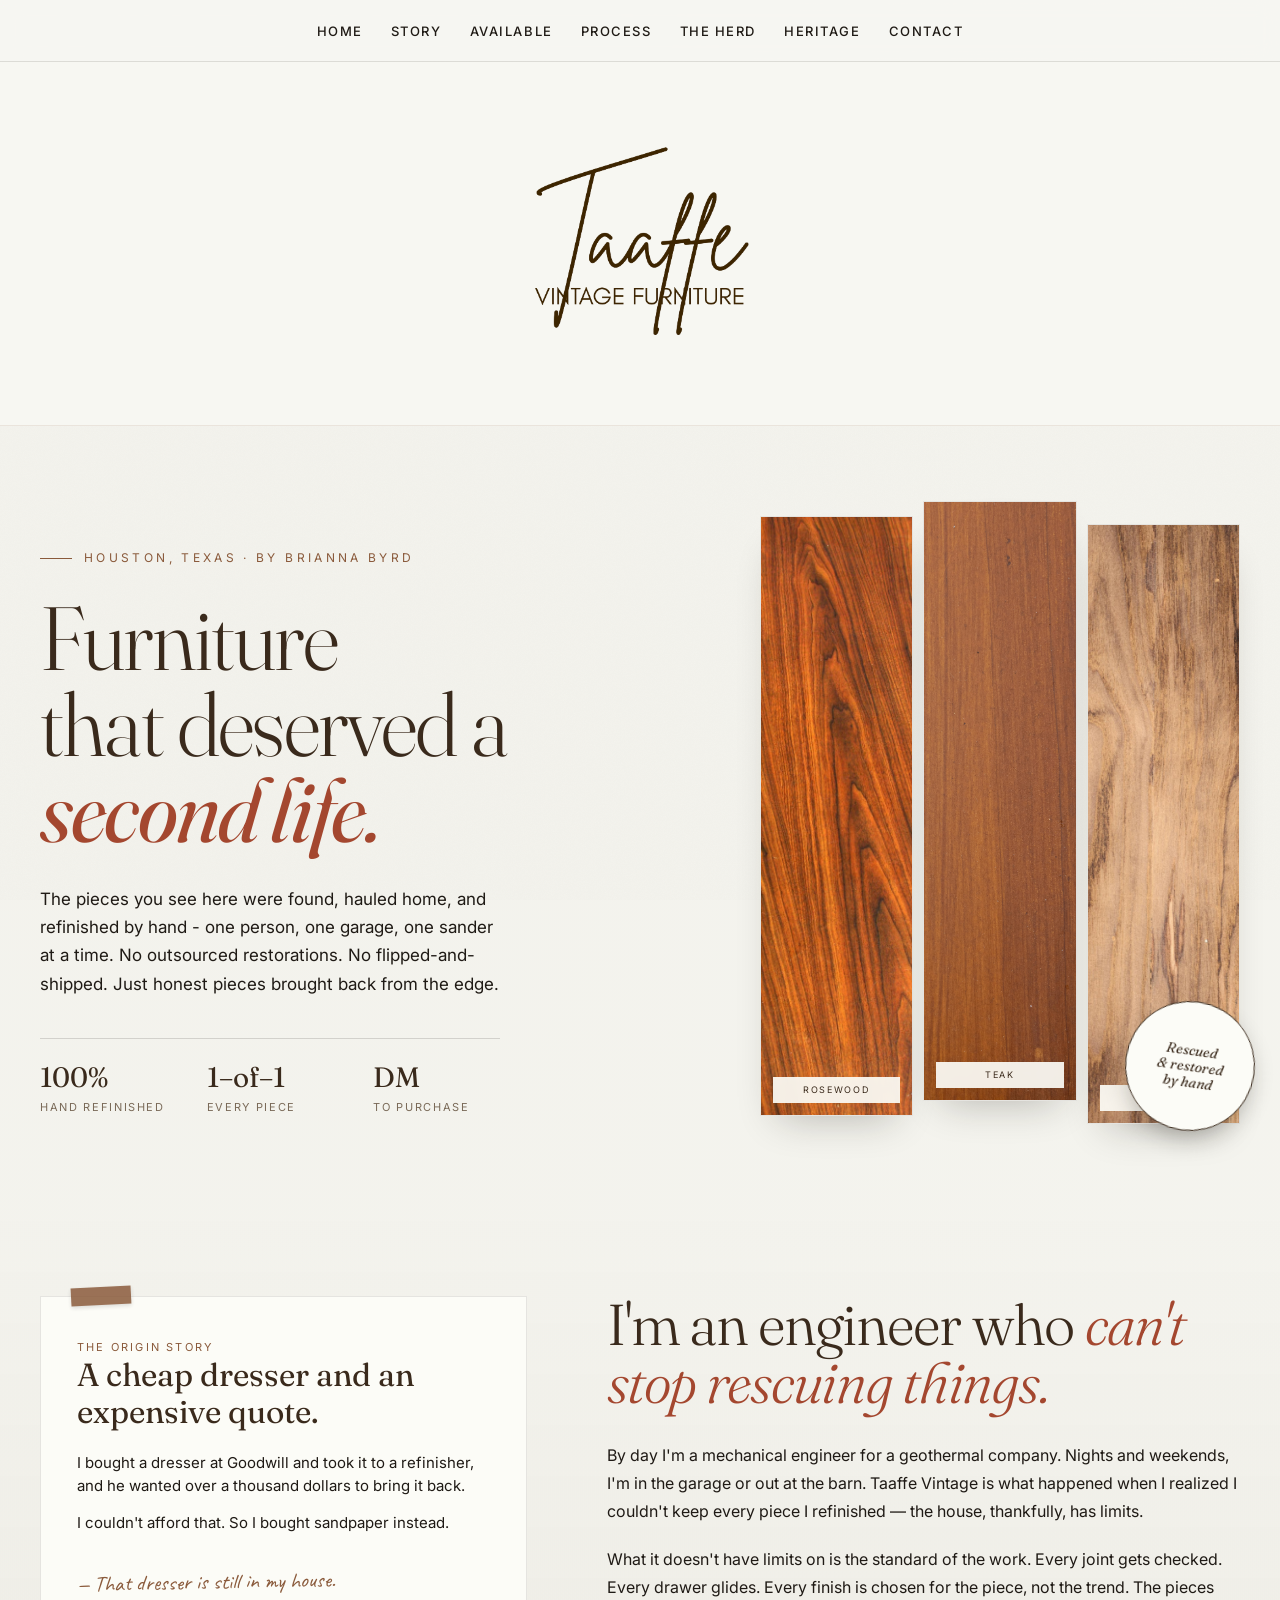
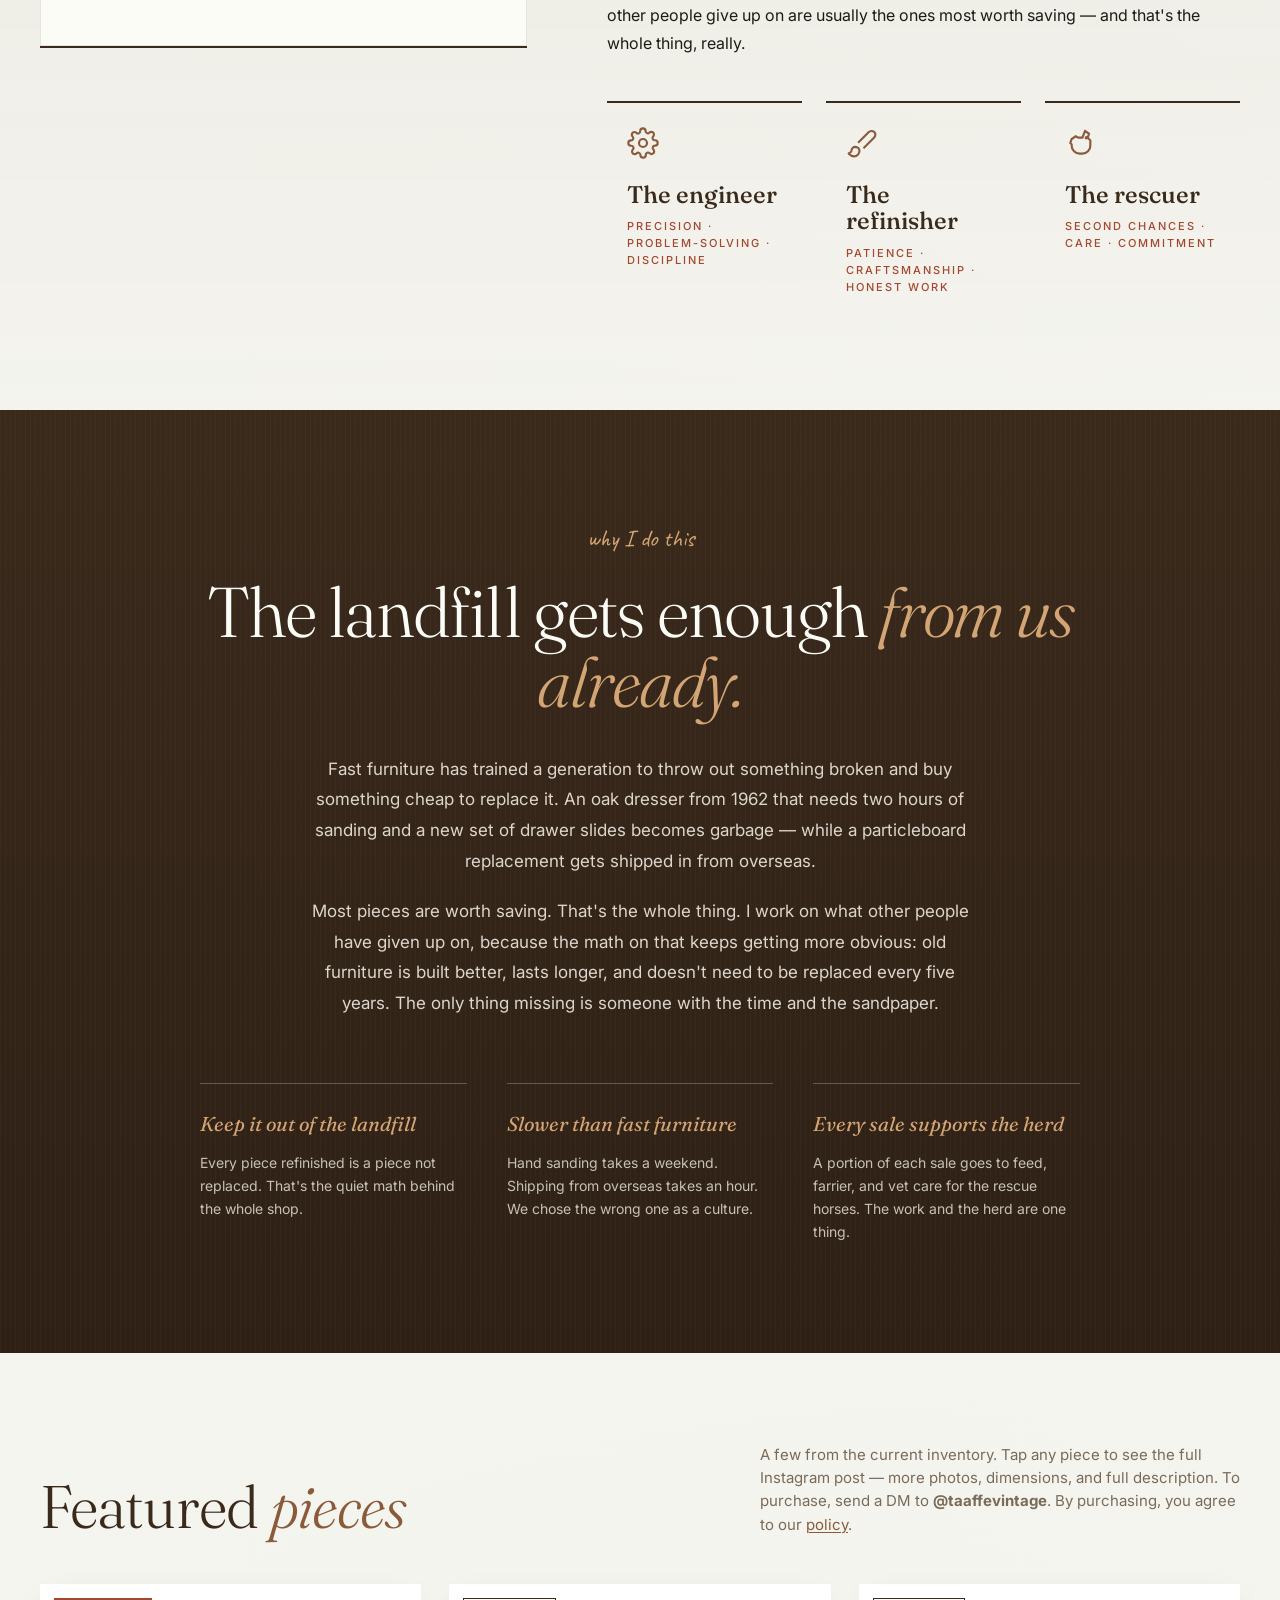
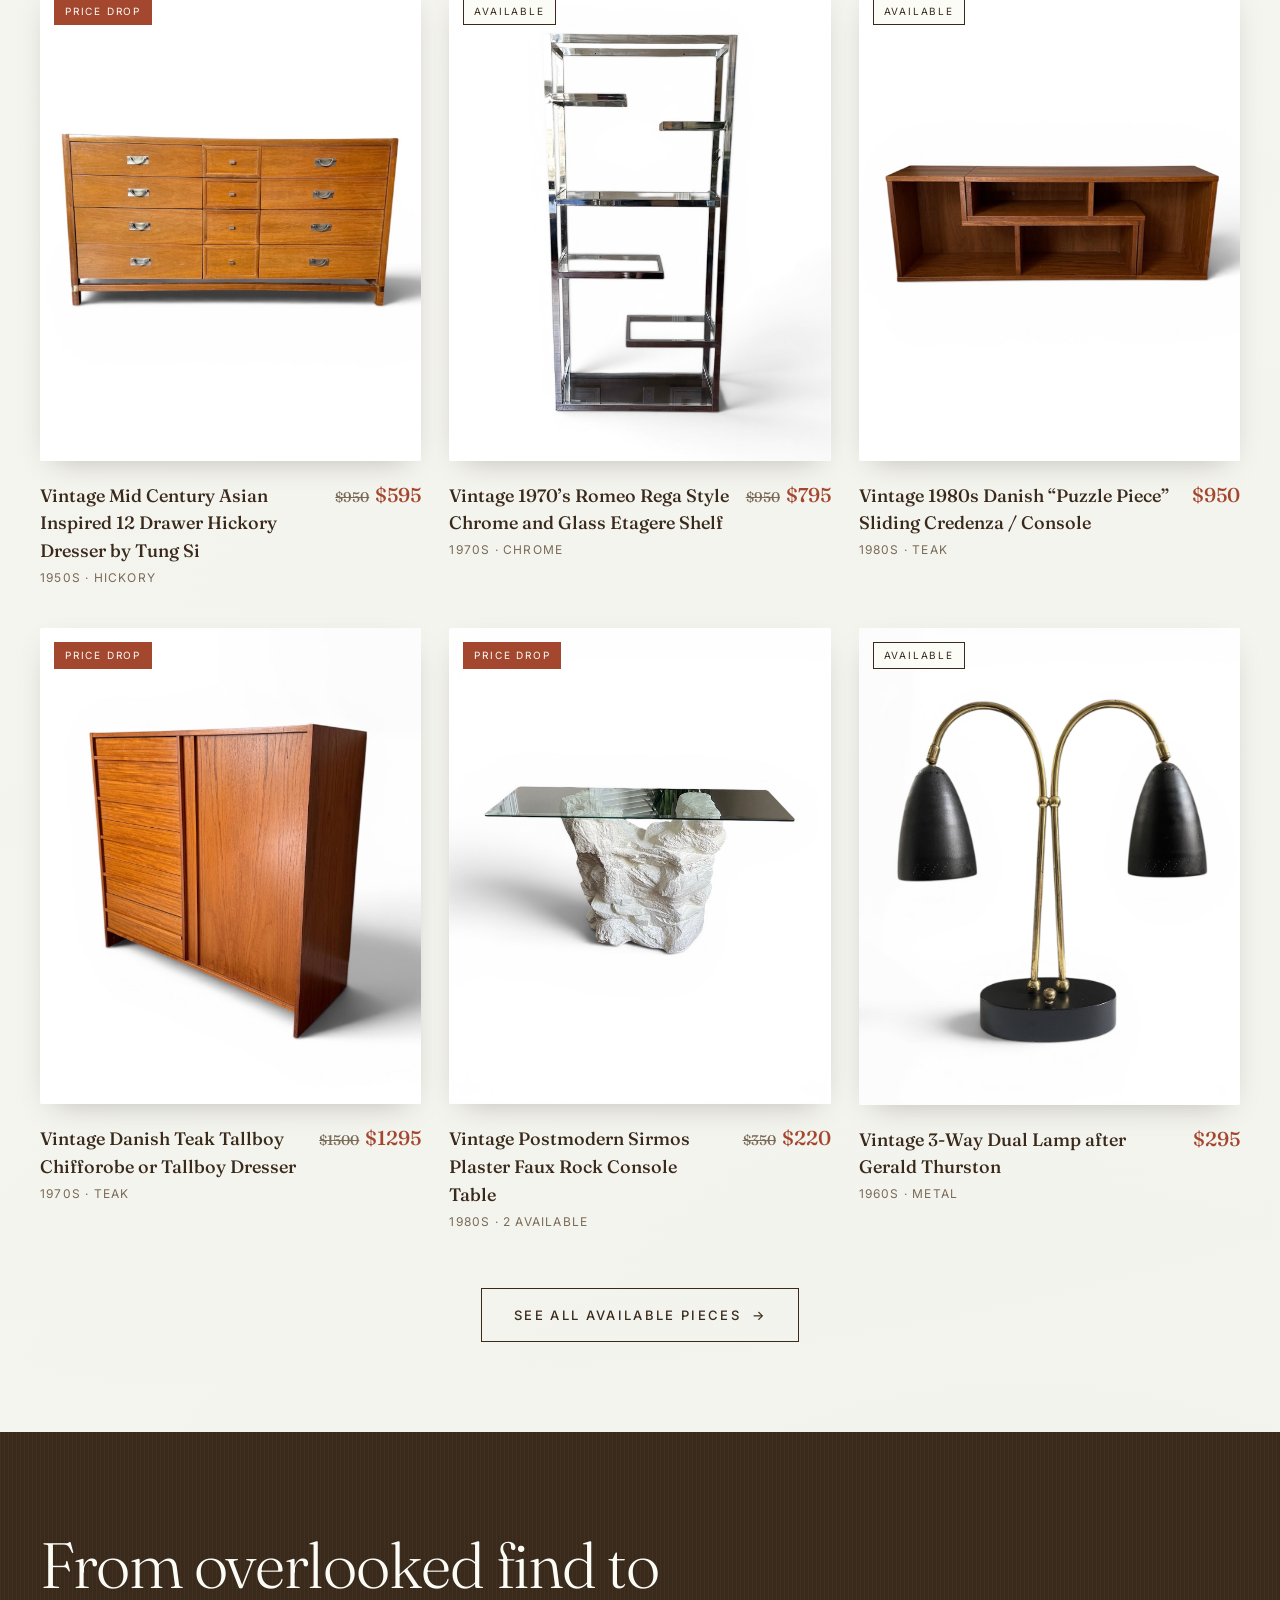
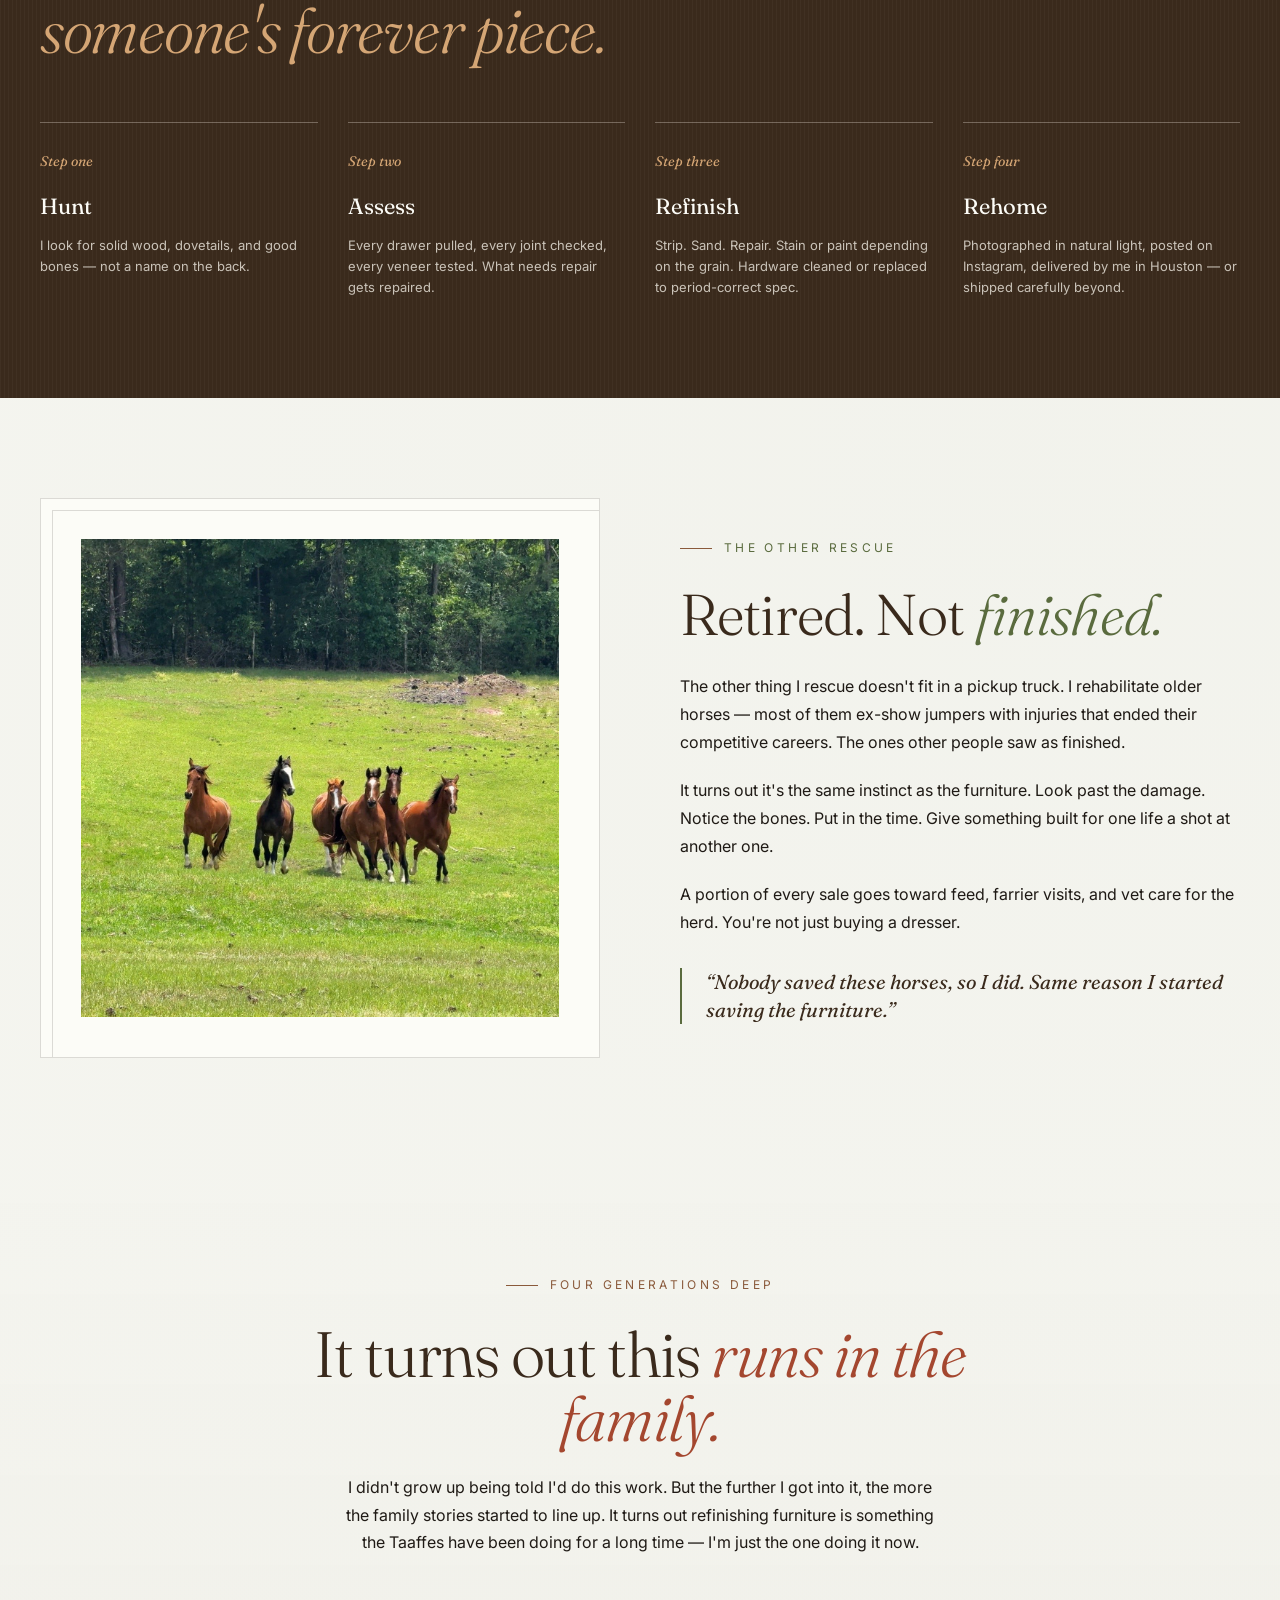
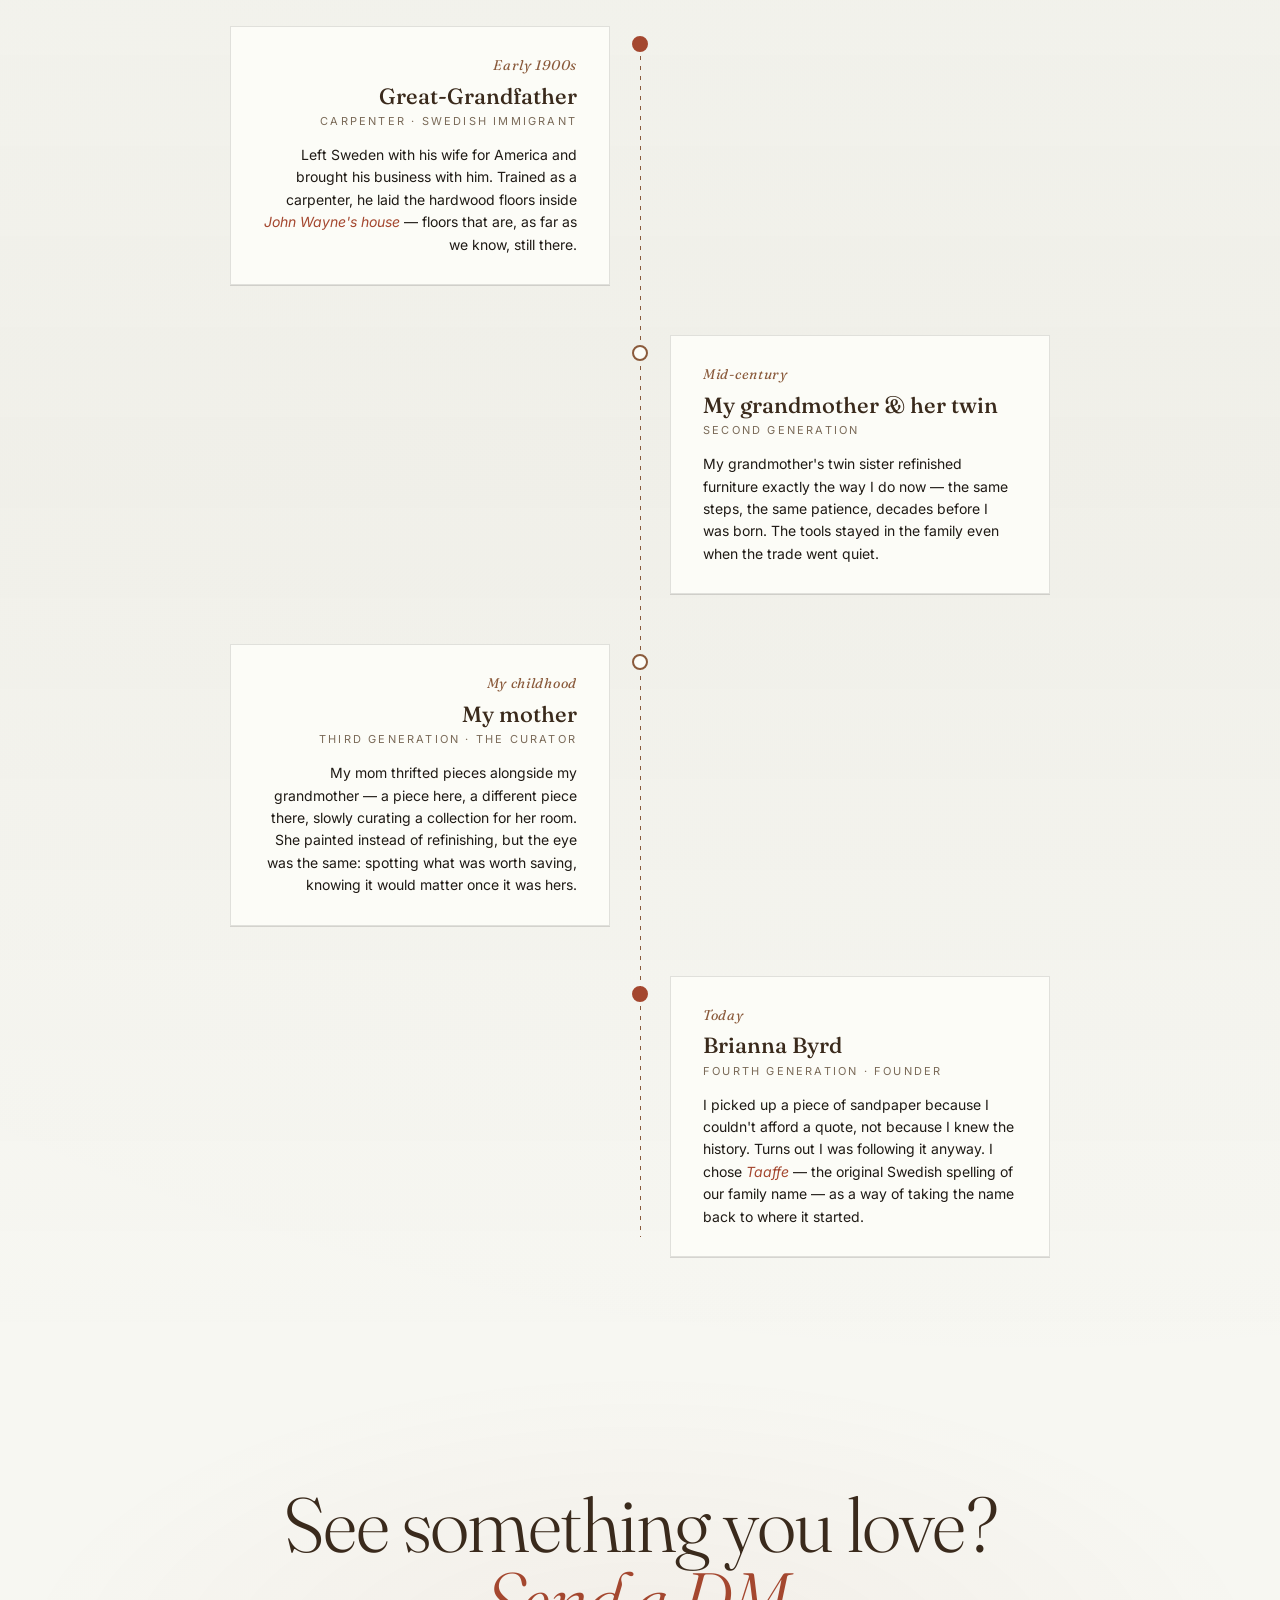
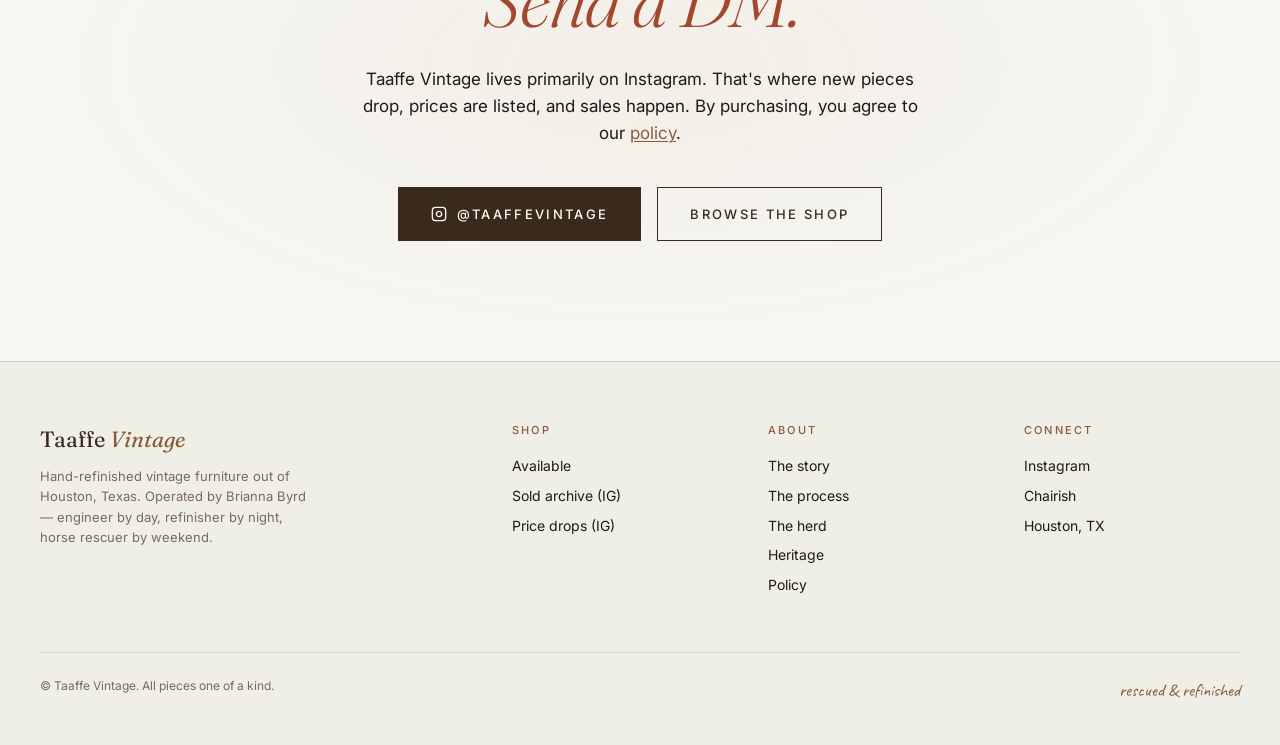
==== index.html @ 26c151a9 "Update index.html" ====
<!DOCTYPE html>
<html lang="en">
<head>
<meta charset="UTF-8" />
<meta name="viewport" content="width=device-width, initial-scale=1.0" />
<title>Taaffe Vintage — Furniture rescued and refinished in Houston</title>
<link rel="icon" type="image/png" sizes="32x32" href="/favicon-32x32.png">
<link rel="icon" type="image/png" sizes="16x16" href="/favicon-16x16.png">
<link rel="apple-touch-icon" sizes="180x180" href="/apple-touch-icon.png">
<link rel="manifest" href="/site.webmanifest">
<meta name="description" content="Houston-based vintage furniture, personally refinished by Brianna Byrd. Every piece hand-restored. DM to purchase on Instagram." />
<!-- TO ADD A FAVICON: upload favicon.png to your repo and uncomment the next line -->
<!-- <link rel="icon" type="image/png" href="favicon.png" /> -->
<link rel="preconnect" href="https://fonts.googleapis.com" />
<link rel="preconnect" href="https://fonts.gstatic.com" crossorigin />
<link href="https://fonts.googleapis.com/css2?family=Fraunces:ital,opsz,wght@0,9..144,300;0,9..144,400;0,9..144,500;0,9..144,600;1,9..144,400&family=Inter:wght@300;400;500;600&family=Caveat:wght@400;600&display=swap" rel="stylesheet" />
<link rel="stylesheet" href="styles.css" />

<style>
  /* Topbar nav — center it now that the brand-mark is gone */
  .topbar {
    justify-content: center;
  }
  .topbar nav {
    width: auto;
  }

  /* Big brand banner — sits between topbar and hero */
  .brand-banner {
    background: var(--paper, #F7F7F2);
    padding: 30px 24px 20px;
    text-align: center;
    border-bottom: 1px solid rgba(138, 90, 59, 0.12);
  }
  .brand-banner a {
    display: inline-block;
    line-height: 0; /* removes any extra space below the image */
  }
  .brand-banner-logo {
    width: 360px;
    max-width: 85%;
    height: auto;
    display: block;
    margin: 0 auto;
  }
  /* Tablet */
  @media (max-width: 900px) {
    .brand-banner { padding: 50px 20px 32px; }
    .brand-banner-logo { width: 290px; }
  }
  /* Phone */
  @media (max-width: 600px) {
    .brand-banner { padding: 40px 16px 24px; }
    .brand-banner-logo { width: 220px; }
  }
</style>
</head>
<body>

<header class="topbar">
  <nav>
    <ul>
      <li><a href="index.html">Home</a></li>
      <li><a href="#story">Story</a></li>
      <li><a href="available.html">Available</a></li>
      <li><a href="#process">Process</a></li>
      <li><a href="#horses">The Herd</a></li>
      <li><a href="#heritage">Heritage</a></li>
      <li><a href="#contact">Contact</a></li>
    </ul>
  </nav>
</header>

<!-- BIG BRAND BANNER -->
<section class="brand-banner">
  <a href="index.html" aria-label="Taaffe Vintage home">
    <img class="brand-banner-logo" src="logo.png" alt="Taaffe Vintage" />
  </a>
</section>

<section class="hero" id="top">
  <div class="hero-grid">
    <div>
      <div class="eyebrow">Houston, Texas &middot; By Brianna Byrd</div>
      <h1 class="hero-title">Furniture<br/>that deserved a <em>second life.</em></h1>
      <p class="hero-sub">
        The pieces you see here were found, hauled home, and refinished by hand - one person, one garage, one sander at a time. No outsourced restorations. No flipped-and-shipped. Just honest pieces brought back from the edge.
      </p>
      <div class="hero-meta">
        <div><span class="num">100%</span><span class="lab">Hand refinished</span></div>
        <div><span class="num">1&ndash;of&ndash;1</span><span class="lab">Every piece</span></div>
        <div><span class="num">DM</span><span class="lab">To purchase</span></div>
      </div>
    </div>

    <div class="hero-visual">
      <div class="wood-panels">
        <div class="wood-panel">
          <img src="rosewood.jpg" alt="Rosewood grain"/>
          <div class="panel-label">Rosewood</div>
        </div>
        <div class="wood-panel">
          <img src="teak.jpg" alt="Teak grain"/>
          <div class="panel-label">Teak</div>
        </div>
        <div class="wood-panel">
          <img src="walnut.jpg" alt="Walnut grain"/>
          <div class="panel-label">Walnut</div>
        </div>
      </div>
      <div class="wood-stamp">
        <span>Rescued<br/><em>&amp; restored</em><br/>by hand</span>
      </div>
    </div>
  </div>
</section>

<!-- STORY -->
<section class="story" id="story">
  <div class="container">
    <div class="story-grid">
      <div class="story-card reveal">
        <span class="story-label">The origin story</span>
        <h3>A cheap dresser and an expensive quote.</h3>
        <p>I bought a dresser at Goodwill and took it to a refinisher, and he wanted over a thousand dollars to bring it back.</p>
        <p>I couldn't afford that. So I bought sandpaper instead.</p>
        <p class="note">— That dresser is still in my house.</p>
      </div>
      <div class="story-copy reveal">
        <h2>I'm an engineer who <em>can't stop rescuing things.</em></h2>
        <p>By day I'm a mechanical engineer for a geothermal company. Nights and weekends, I'm in the garage or out at the barn. Taaffe Vintage is what happened when I realized I couldn't keep every piece I refinished — the house, thankfully, has limits.</p>
        <p>What it doesn't have limits on is the standard of the work. Every joint gets checked. Every drawer glides. Every finish is chosen for the piece, not the trend. The pieces other people give up on are usually the ones most worth saving — and that's the whole thing, really.</p>
        <div class="three-hats">
          <div class="hat">
            <svg class="hat-icon" viewBox="0 0 24 24" fill="none" stroke="currentColor" stroke-width="1.6"><circle cx="12" cy="12" r="3"/><path d="M19.4 15a1.65 1.65 0 00.33 1.82l.06.06a2 2 0 11-2.83 2.83l-.06-.06a1.65 1.65 0 00-1.82-.33 1.65 1.65 0 00-1 1.51V21a2 2 0 01-4 0v-.09a1.65 1.65 0 00-1-1.51 1.65 1.65 0 00-1.82.33l-.06.06a2 2 0 11-2.83-2.83l.06-.06a1.65 1.65 0 00.33-1.82 1.65 1.65 0 00-1.51-1H3a2 2 0 010-4h.09a1.65 1.65 0 001.51-1 1.65 1.65 0 00-.33-1.82l-.06-.06a2 2 0 112.83-2.83l.06.06a1.65 1.65 0 001.82.33h0a1.65 1.65 0 001-1.51V3a2 2 0 014 0v.09a1.65 1.65 0 001 1.51h0a1.65 1.65 0 001.82-.33l.06-.06a2 2 0 112.83 2.83l-.06.06a1.65 1.65 0 00-.33 1.82v0a1.65 1.65 0 001.51 1H21a2 2 0 010 4h-.09a1.65 1.65 0 00-1.51 1z"/></svg>
            <h4>The engineer</h4>
            <div class="hat-tags">Precision &middot; Problem-solving &middot; Discipline</div>
          </div>
          <div class="hat">
            <svg class="hat-icon" viewBox="0 0 24 24" fill="none" stroke="currentColor" stroke-width="1.6"><path d="M9.06 11.9l8.07-8.06a2.85 2.85 0 114.03 4.03l-8.06 8.08"/><path d="M7.07 14.94c-1.66 0-3 1.35-3 3.02 0 1.33-2.5 1.52-2 2.02 1.08 1.1 2.49 2.02 4 2.02 2.2 0 4-1.8 4-4.04a3.01 3.01 0 00-3-3.02z"/></svg>
            <h4>The refinisher</h4>
            <div class="hat-tags">Patience &middot; Craftsmanship &middot; Honest Work</div>
          </div>
          <div class="hat">
            <svg class="hat-icon" viewBox="0 0 24 24" fill="none" stroke="currentColor" stroke-width="1.6"><path d="M15 3l3 2-1 3 2 2v4a6 6 0 01-6 6h-2a6 6 0 01-6-6v-1l-1-1 1-3 3-2 2 1h3l2-5z"/><circle cx="16" cy="8" r="0.5" fill="currentColor"/></svg>
            <h4>The rescuer</h4>
            <div class="hat-tags">Second Chances &middot; Care &middot; Commitment</div>
          </div>
        </div>
      </div>
    </div>
  </div>
</section>

<!-- MISSION -->
<section class="mission">
  <div class="container">
    <div class="mission-inner reveal">
      <span class="mission-eyebrow">why I do this</span>
      <h2>The landfill gets enough <em>from us already.</em></h2>
      <p>Fast furniture has trained a generation to throw out something broken and buy something cheap to replace it. An oak dresser from 1962 that needs two hours of sanding and a new set of drawer slides becomes garbage — while a particleboard replacement gets shipped in from overseas.</p>
      <p>Most pieces are worth saving. That's the whole thing. I work on what other people have given up on, because the math on that keeps getting more obvious: old furniture is built better, lasts longer, and doesn't need to be replaced every five years. The only thing missing is someone with the time and the sandpaper.</p>
      <div class="mission-pillars">
        <div class="pillar"><h4>Keep it out of the landfill</h4><p>Every piece refinished is a piece not replaced. That's the quiet math behind the whole shop.</p></div>
        <div class="pillar"><h4>Slower than fast furniture</h4><p>Hand sanding takes a weekend. Shipping from overseas takes an hour. We chose the wrong one as a culture.</p></div>
        <div class="pillar"><h4>Every sale supports the herd</h4><p>A portion of each sale goes to feed, farrier, and vet care for the rescue horses. The work and the herd are one thing.</p></div>
      </div>
    </div>
  </div>
</section>

<!-- AVAILABLE — homepage teaser of 6 featured pieces -->
<section class="available" id="available">
  <div class="container">
    <div class="section-head">
      <h2>Featured <em>pieces</em></h2>
      <p>A few from the current inventory. Tap any piece to see the full Instagram post — more photos, dimensions, and full description. To purchase, send a DM to <strong>@taaffevintage</strong>. By purchasing, you agree to our <a href="#" class="policy-link" data-open-policy>policy</a>.</p>
    </div>
    <div class="piece-grid" id="pieceGrid"></div>
    <div class="see-all-wrap">
      <a href="available.html" class="btn">See all available pieces &nbsp;→</a>
    </div>
  </div>
</section>

<!-- PROCESS -->
<section class="process" id="process">
  <div class="container">
    <h2>From overlooked find to <em>someone's forever piece.</em></h2>
    <div class="steps">
      <div class="step"><span class="step-num">Step one</span><h3>Hunt</h3><p>I look for solid wood, dovetails, and good bones — not a name on the back.</p></div>
      <div class="step"><span class="step-num">Step two</span><h3>Assess</h3><p>Every drawer pulled, every joint checked, every veneer tested. What needs repair gets repaired.</p></div>
      <div class="step"><span class="step-num">Step three</span><h3>Refinish</h3><p>Strip. Sand. Repair. Stain or paint depending on the grain. Hardware cleaned or replaced to period-correct spec.</p></div>
      <div class="step"><span class="step-num">Step four</span><h3>Rehome</h3><p>Photographed in natural light, posted on Instagram, delivered by me in Houston — or shipped carefully beyond.</p></div>
    </div>
  </div>
</section>

<!-- HORSES -->
<section class="horses" id="horses">
  <div class="container">
    <div class="horses-grid">
      <div class="horses-visual reveal">
        <!-- TO ADD A REAL HORSE PHOTO: replace this entire <svg> with: <img src="herd.jpg" alt="One of the rescue horses" style="width:100%;height:100%;object-fit:cover;"/> -->
        <img src="horses.png" alt="The rescue horses" style="width:100%;height:100%;object-fit:cover;"/>
      </div>
      <div class="horses-copy reveal">
        <div class="eyebrow" style="color: var(--moss);">The other rescue</div>
        <h2 style="font-family: 'Fraunces', serif; font-weight: 300; font-size: clamp(38px, 4.5vw, 60px); line-height: 1.02; letter-spacing: -0.015em; color: var(--walnut); margin-bottom: 28px;">Retired. Not <em>finished.</em></h2>
        <p>The other thing I rescue doesn't fit in a pickup truck. I rehabilitate older horses — most of them ex-show jumpers with injuries that ended their competitive careers. The ones other people saw as finished.</p>
        <p>It turns out it's the same instinct as the furniture. Look past the damage. Notice the bones. Put in the time. Give something built for one life a shot at another one.</p>
        <p>A portion of every sale goes toward feed, farrier visits, and vet care for the herd. You're not just buying a dresser.</p>
        <blockquote class="horse-quote">
          &ldquo;Nobody saved these horses, so I did. Same reason I started saving the furniture.&rdquo;
        </blockquote>
      </div>
    </div>
  </div>
</section>

<!-- HERITAGE -->
<section class="heritage" id="heritage">
  <div class="container">
    <div class="heritage-intro reveal">
      <div class="eyebrow" style="justify-content: center;">Four generations deep</div>
      <h2>It turns out this <em>runs in the family.</em></h2>
      <p>I didn't grow up being told I'd do this work. But the further I got into it, the more the family stories started to line up. It turns out refinishing furniture is something the Taaffes have been doing for a long time — I'm just the one doing it now.</p>
    </div>
    <div class="timeline">
      <div class="gen reveal">
        <div class="gen-card">
          <div class="gen-year">Early 1900s</div>
          <div class="gen-name">Great-Grandfather</div>
          <div class="gen-role">Carpenter &middot; Swedish immigrant</div>
          <div class="gen-detail">Left Sweden with his wife for America and brought his business with him. Trained as a carpenter, he laid the hardwood floors inside <em>John Wayne's house</em> — floors that are, as far as we know, still there.</div>
        </div>
        <div class="gen-dot"><div class="gen-dot-inner filled"></div></div>
      </div>
      <div class="gen reveal">
        <div class="gen-dot"><div class="gen-dot-inner"></div></div>
        <div class="gen-card">
          <div class="gen-year">Mid-century</div>
          <div class="gen-name">My grandmother &amp; her twin</div>
          <div class="gen-role">Second generation</div>
          <div class="gen-detail">My grandmother's twin sister refinished furniture exactly the way I do now — the same steps, the same patience, decades before I was born. The tools stayed in the family even when the trade went quiet.</div>
        </div>
      </div>
      <div class="gen reveal">
        <div class="gen-card">
          <div class="gen-year">My childhood</div>
          <div class="gen-name">My mother</div>
          <div class="gen-role">Third generation &middot; The curator</div>
          <div class="gen-detail">My mom thrifted pieces alongside my grandmother — a piece here, a different piece there, slowly curating a collection for her room. She painted instead of refinishing, but the eye was the same: spotting what was worth saving, knowing it would matter once it was hers.</div>
        </div>
        <div class="gen-dot"><div class="gen-dot-inner"></div></div>
      </div>
      <div class="gen reveal">
        <div class="gen-dot"><div class="gen-dot-inner filled"></div></div>
        <div class="gen-card">
          <div class="gen-year">Today</div>
          <div class="gen-name">Brianna Byrd</div>
          <div class="gen-role">Fourth generation &middot; Founder</div>
          <div class="gen-detail">I picked up a piece of sandpaper because I couldn't afford a quote, not because I knew the history. Turns out I was following it anyway. I chose <em>Taaffe</em> — the original Swedish spelling of our family name — as a way of taking the name back to where it started.</div>
        </div>
      </div>
    </div>
  </div>
</section>

<!-- CTA -->
<section class="cta" id="contact">
  <div class="container">
    <h2>See something you love?<br/><em>Send a DM.</em></h2>
    <p>Taaffe Vintage lives primarily on Instagram. That's where new pieces drop, prices are listed, and sales happen. By purchasing, you agree to our <a href="#" class="policy-link" data-open-policy>policy</a>.</p>
    <div class="cta-buttons">
      <a href="https://www.instagram.com/taaffevintage/" class="btn primary" target="_blank" rel="noopener">
        <svg width="16" height="16" viewBox="0 0 24 24" fill="none" stroke="currentColor" stroke-width="2"><rect x="2" y="2" width="20" height="20" rx="5"/><path d="M16 11.37A4 4 0 1112.63 8 4 4 0 0116 11.37zM17.5 6.5h.01"/></svg>
        @taaffevintage
      </a>
      <a href="available.html" class="btn">Browse the shop</a>
    </div>
  </div>
</section>

<footer>
  <div class="foot-grid">
    <div>
      <div class="foot-brand">Taaffe <em>Vintage</em></div>
      <p class="foot-tag">Hand-refinished vintage furniture out of Houston, Texas. Operated by Brianna Byrd — engineer by day, refinisher by night, horse rescuer by weekend.</p>
    </div>
    <div class="foot-col">
      <h5>Shop</h5>
      <a href="available.html">Available</a>
      <a href="https://www.instagram.com/taaffevintage/" target="_blank" rel="noopener">Sold archive (IG)</a>
      <a href="https://www.instagram.com/taaffevintage/" target="_blank" rel="noopener">Price drops (IG)</a>
    </div>
    <div class="foot-col">
      <h5>About</h5>
      <a href="#story">The story</a>
      <a href="#process">The process</a>
      <a href="#horses">The herd</a>
      <a href="#heritage">Heritage</a>
      <a href="#" class="policy-link" data-open-policy>Policy</a>
    </div>
    <div class="foot-col">
      <h5>Connect</h5>
      <a href="https://www.instagram.com/taaffevintage/" target="_blank" rel="noopener">Instagram</a>
      <a href="https://www.chairish.com/shop/taaffevintage" target="_blank" rel="noopener">Chairish</a>
      <span>Houston, TX</span>
    </div>
  </div>
  <div class="foot-bottom">
    <span>&copy; Taaffe Vintage. All pieces one of a kind.</span>
    <span class="script" style="font-size: 18px; color: var(--saddle);">rescued &amp; refinished</span>
  </div>
</footer>

<!-- POLICY MODAL -->
<div class="policy-modal" id="policyModal" aria-hidden="true">
  <div class="policy-backdrop" data-close-policy></div>
  <div class="policy-panel" role="dialog" aria-labelledby="policyTitle">
    <button class="policy-close" data-close-policy aria-label="Close policy">&times;</button>
    <div class="policy-content">
      <div class="eyebrow" style="justify-content: center; margin-bottom: 14px;">For your records</div>
      <h2 id="policyTitle">Our <em>policy</em></h2>

      <div class="policy-section">
        <h3>Sales &amp; Holds</h3>
        <p>Thank you for following Taaffe Vintage. Our inventory consists of vintage, antique, or preowned pieces and will show signs of age, use, repair, wear, and imperfection consistent with their history. Scratches, scuffs, stains, chips, veneer repairs, and other signs of use may be present.</p>
        <p>Descriptions, dimensions, wood species, age estimates, designer attributions, and condition notes reflect our general observations and research, but are not guaranteed. <strong>Listing photos and descriptions</strong> are provided as a general representation of the item and <strong>may not capture every detail, imperfection, repair, or sign of wear.</strong></p>
        <p>Buyers are responsible for reviewing all photos carefully, visiting the item in-person for an inspection, and requesting any additional information, measurements, photos, or videos prior to purchase if condition or suitability is a concern.</p>
        <p><strong>All items are sold as-is and all sales are final.</strong></p>
        <p>Items are listed across multiple platforms (Instagram, Facebook Marketplace, and others) and sold first-come, first-served. <strong>Availability is not guaranteed until a deposit or full payment has been received.</strong></p>
        <p>Pieces cannot be held without a non-refundable deposit of 50% of the purchase price. Once a deposit has been paid, items must be picked up or have delivery arranged within 30 days. Items not picked up within 30 days will be relisted, and deposits are not refunded.</p>
      </div>

      <div class="policy-section">
        <h3>Delivery &amp; Pickup</h3>
        <p>Pickup is available <strong>by appointment in Kingwood, TX</strong> (NE Houston area).</p>
        <p>Local curbside delivery is available for an additional cost based on mileage. To arrange delivery, we'll first confirm the exact delivery address, agreed-upon date and time, and final delivery cost. After the delivery plan is confirmed, a 50% non-refundable deposit on the piece is required to lock in the schedule. The remaining balance is due upon delivery.</p>
        <p>Confirming the exact address before quoting protects both of us — quotes are based on actual mileage, not approximate location. We encourage a viewing in person before purchasing to ensure you are happy with the item, as all items are sold in as-is condition.</p>
        <p>If you arrange a third-party transport service (whether recommended by us or arranged by you), <strong>full payment for the piece is required before the item leaves our possession.</strong> The transporter is hired and paid directly by you. Any damage during pickup, transit, or drop-off is between you and the transporter. Taaffe Vintage assumes no liability for items once they leave our possession.</p>
      </div>

      <div class="policy-section">
        <h3>Payment</h3>
        <p>We accept Apple Pay, Google Pay, Venmo, Zelle, PayPal, and Cash App. Standard "friends and family" or peer-to-peer transfers carry no fee on either side.</p>
        <p>If you prefer a protected payment option (PayPal Goods &amp; Services, Venmo Goods &amp; Services, or any payment method that includes purchase protection), we ask that you cover the associated processing fee. This keeps pricing fair for buyers who pay with no-fee options.</p>
      </div>

      <p class="policy-thanks">Thank you for supporting our small business.</p>
    </div>
  </div>
</div>

<!-- DATA + LOGIC -->
<script src="pieces.js"></script>
<script src="site.js"></script>

</body>
</html>
---- styles.css ----
:root {
  --paper: #F7F7F2;
  --paper-warm: #efeee7;
  --ink: #1f1a15;
  --walnut: #3a2a1c;
  --saddle: #8a5a3b;
  --rust: #a4472f;
  --moss: #5a6b3e;
  --cream: #fcfcf7;
  --muted: #7a6a58;
}

* { box-sizing: border-box; margin: 0; padding: 0; }
html { scroll-behavior: smooth; }

body {
  background: var(--paper);
  color: var(--ink);
  font-family: 'Inter', sans-serif;
  font-weight: 400;
  line-height: 1.55;
  -webkit-font-smoothing: antialiased;
  overflow-x: hidden;
  background-image:
    radial-gradient(circle at 20% 10%, rgba(120, 100, 70, 0.03), transparent 50%),
    radial-gradient(circle at 80% 60%, rgba(90, 107, 62, 0.03), transparent 50%);
}

body::before {
  content: '';
  position: fixed;
  inset: 0;
  pointer-events: none;
  opacity: 0.22;
  z-index: 1;
  background-image: url("data:image/svg+xml;utf8,<svg xmlns='http://www.w3.org/2000/svg' width='200' height='200'><filter id='n'><feTurbulence type='fractalNoise' baseFrequency='0.9' numOctaves='2' seed='3'/><feColorMatrix values='0 0 0 0 0.12  0 0 0 0 0.10  0 0 0 0 0.08  0 0 0 0.08 0'/></filter><rect width='200' height='200' filter='url(%23n)'/></svg>");
  mix-blend-mode: multiply;
}

body.modal-open { overflow: hidden; }

.display { font-family: 'Fraunces', serif; }
.script  { font-family: 'Caveat', cursive; }

/* TOP BAR */
.topbar {
  position: sticky; top: 0; z-index: 100;
  display: flex; justify-content: space-between; align-items: center;
  padding: 18px 40px;
  background: rgba(247, 247, 242, 0.92);
  backdrop-filter: blur(10px);
  border-bottom: 1px solid rgba(31, 26, 21, 0.12);
}
.brand-mark {
  display: flex; align-items: center;
  text-decoration: none; color: var(--walnut);
}
.brand-text {
  font-family: 'Fraunces', serif;
  font-weight: 500; font-size: 20px; letter-spacing: 0.02em;
}
.brand-text span { font-style: italic; color: var(--saddle); }
.brand-logo { height: 56px; width: auto; display: block; }
nav ul { list-style: none; display: flex; gap: 28px; }
nav a {
  text-decoration: none; color: var(--ink);
  font-size: 13px; letter-spacing: 0.12em; text-transform: uppercase; font-weight: 500;
  position: relative; padding-bottom: 2px; transition: color 0.2s;
}
nav a::after {
  content: ''; position: absolute; left: 0; right: 100%; bottom: -2px;
  height: 1px; background: var(--saddle); transition: right 0.25s ease;
}
nav a:hover { color: var(--saddle); }
nav a:hover::after { right: 0; }
nav a.active { color: var(--saddle); }
nav a.active::after { right: 0; }

/* HERO (homepage) */
.hero { position: relative; padding: 90px 40px 80px; max-width: 1400px; margin: 0 auto; z-index: 2; }
.hero-grid { display: grid; grid-template-columns: 1.1fr 0.9fr; gap: 60px; align-items: end; }
.eyebrow {
  font-size: 12px; letter-spacing: 0.28em; text-transform: uppercase;
  color: var(--saddle); margin-bottom: 28px;
  display: inline-flex; align-items: center; gap: 12px;
}
.eyebrow::before { content: ''; width: 32px; height: 1px; background: var(--saddle); }
h1.hero-title {
  font-family: 'Fraunces', serif; font-weight: 300;
  font-size: clamp(52px, 7vw, 104px);
  line-height: 0.96; letter-spacing: -0.02em; color: var(--walnut);
}
h1.hero-title em { font-style: italic; font-weight: 400; color: var(--rust); }
.hero-sub { margin-top: 32px; font-size: 17px; line-height: 1.65; max-width: 460px; color: var(--ink); }
.hero-meta {
  display: flex; gap: 40px; margin-top: 40px;
  padding-top: 24px; border-top: 1px solid rgba(31, 26, 21, 0.15);
  max-width: 460px;
}
.hero-meta div { flex: 1; }
.hero-meta .num { font-family: 'Fraunces', serif; font-size: 28px; color: var(--walnut); display: block; line-height: 1; }
.hero-meta .lab { font-size: 11px; letter-spacing: 0.15em; text-transform: uppercase; color: var(--muted); margin-top: 8px; display: block; }

/* HERO VISUAL — wood panels */
.hero-visual { position: relative; aspect-ratio: 4 / 5; max-width: 480px; justify-self: end; width: 100%; }
.wood-panels { display: grid; grid-template-columns: 1fr 1fr 1fr; gap: 10px; height: 100%; width: 100%; }
.wood-panel {
  position: relative; overflow: hidden;
  background: var(--cream); border: 1px solid rgba(31, 26, 21, 0.1);
  box-shadow: 0 20px 40px -20px rgba(31, 26, 21, 0.3);
}
.wood-panel:nth-child(1) { transform: translateY(0); }
.wood-panel:nth-child(2) { transform: translateY(-15px); }
.wood-panel:nth-child(3) { transform: translateY(8px); }
.wood-panel img { width: 100%; height: 100%; object-fit: cover; display: block; }
.wood-panel .panel-placeholder {
  position: absolute; inset: 0;
  display: flex; flex-direction: column; align-items: center; justify-content: center;
  text-align: center; padding: 16px; color: var(--muted);
}
.wood-panel .panel-placeholder svg { width: 32px; height: 32px; opacity: 0.4; margin-bottom: 10px; }
.wood-panel .panel-placeholder p { font-family: 'Fraunces', serif; font-style: italic; font-size: 12px; line-height: 1.3; }
.wood-panel .panel-label {
  position: absolute; bottom: 12px; left: 12px; right: 12px;
  background: rgba(252, 252, 247, 0.92); padding: 6px 8px;
  font-family: 'Inter', sans-serif; font-size: 9px;
  letter-spacing: 0.18em; text-transform: uppercase;
  color: var(--walnut); text-align: center; backdrop-filter: blur(4px);
}
.wood-stamp {
  position: absolute; bottom: -15px; right: -15px;
  width: 130px; height: 130px;
  border: 1.5px solid var(--walnut); border-radius: 50%;
  display: flex; align-items: center; justify-content: center; text-align: center;
  background: var(--cream); transform: rotate(8deg); padding: 14px;
  box-shadow: 0 10px 24px -5px rgba(31, 26, 21, 0.3); z-index: 3;
}
.wood-stamp span { font-family: 'Fraunces', serif; font-style: italic; font-size: 14px; line-height: 1.15; color: var(--walnut); }

section { position: relative; z-index: 2; }
.container { max-width: 1400px; margin: 0 auto; padding: 0 40px; }
.section-head {
  display: flex; justify-content: space-between; align-items: flex-end;
  margin-bottom: 48px; gap: 40px; flex-wrap: wrap;
}
.section-head h2 {
  font-family: 'Fraunces', serif; font-weight: 300;
  font-size: clamp(36px, 5vw, 60px); letter-spacing: -0.015em; line-height: 1; color: var(--walnut);
}
.section-head h2 em { font-style: italic; color: var(--saddle); }
.section-head p { max-width: 480px; color: var(--muted); font-size: 15px; }
.section-head a.policy-link, .policy-link {
  color: var(--saddle); text-decoration: underline; text-decoration-thickness: 1px;
  text-underline-offset: 2px;
}
.policy-link:hover { color: var(--rust); }

/* PAGE HERO (available page) */
.page-hero {
  padding: 60px 40px 40px;
  max-width: 1400px;
  margin: 0 auto;
  position: relative;
  z-index: 2;
}
.page-title {
  font-family: 'Fraunces', serif; font-weight: 300;
  font-size: clamp(44px, 5.5vw, 80px);
  line-height: 1; letter-spacing: -0.02em; color: var(--walnut);
  margin-bottom: 24px;
}
.page-title em { font-style: italic; color: var(--rust); }
.page-sub { font-size: 16px; line-height: 1.65; max-width: 640px; color: var(--ink); }

/* FILTER BAR */
.filter-bar {
  padding: 20px 0 30px;
  position: sticky; top: 70px; z-index: 50;
  background: rgba(247, 247, 242, 0.95);
  backdrop-filter: blur(8px);
  border-bottom: 1px solid rgba(31, 26, 21, 0.08);
  margin-bottom: 50px;
}
.filter-bar .container {
  display: flex; flex-wrap: wrap; align-items: center;
  gap: 24px 36px;
}
.filter-group { display: flex; align-items: center; gap: 14px; flex-wrap: wrap; }
.filter-label {
  font-size: 11px; letter-spacing: 0.2em; text-transform: uppercase;
  color: var(--muted); font-weight: 500;
}
.filter-pills { display: flex; gap: 6px; flex-wrap: wrap; }
.pill {
  padding: 7px 14px;
  border: 1px solid rgba(31, 26, 21, 0.2);
  background: transparent; color: var(--walnut);
  font-family: 'Inter', sans-serif; font-size: 12px;
  letter-spacing: 0.04em; cursor: pointer;
  transition: all 0.2s;
  border-radius: 999px;
}
.pill:hover { border-color: var(--walnut); }
.pill.active {
  background: var(--walnut); color: var(--cream); border-color: var(--walnut);
}
.filter-count {
  font-size: 12px; color: var(--muted);
  letter-spacing: 0.05em; margin-left: auto;
}

/* STORY */
.story { padding: 100px 0 90px;
  background: linear-gradient(180deg, transparent 0%, rgba(120, 100, 70, 0.03) 50%, transparent 100%);
}
.story-grid { display: grid; grid-template-columns: 1fr 1.3fr; gap: 80px; align-items: start; }
.story-card {
  background: var(--cream); border: 1px solid rgba(31, 26, 21, 0.1);
  padding: 36px; position: relative;
  box-shadow: 0 2px 0 var(--walnut);
}
.story-card::before {
  content: ''; position: absolute; top: -10px; left: 30px;
  width: 60px; height: 18px; background: var(--saddle);
  transform: rotate(-3deg); opacity: 0.85;
  box-shadow: 0 2px 4px rgba(0,0,0,0.15);
}
.story-label { font-size: 11px; letter-spacing: 0.2em; text-transform: uppercase; color: var(--saddle); margin-bottom: 16px; }
.story-card h3 {
  font-family: 'Fraunces', serif; font-weight: 400; font-size: 32px;
  line-height: 1.15; margin-bottom: 20px; color: var(--walnut);
}
.story-card p { color: var(--ink); margin-bottom: 14px; font-size: 15px; }
.story-card .note {
  font-family: 'Caveat', cursive; font-size: 22px; color: var(--saddle);
  margin-top: 20px; line-height: 1.2; transform: rotate(-1deg); display: inline-block;
}
.story-copy h2 {
  font-family: 'Fraunces', serif; font-weight: 300;
  font-size: clamp(38px, 4.5vw, 64px);
  letter-spacing: -0.02em; line-height: 1.02; color: var(--walnut); margin-bottom: 28px;
}
.story-copy h2 em { font-style: italic; color: var(--rust); }
.story-copy p { font-size: 16px; line-height: 1.75; margin-bottom: 20px; color: var(--ink); }

.three-hats { display: grid; grid-template-columns: repeat(3, 1fr); gap: 24px; margin-top: 44px; }
.hat { padding: 24px 20px; border-top: 2px solid var(--walnut); }
.hat-icon { width: 32px; height: 32px; margin-bottom: 16px; color: var(--saddle); }
.hat h4 {
  font-family: 'Fraunces', serif; font-size: 24px; font-weight: 500;
  margin-bottom: 10px; color: var(--walnut); line-height: 1.1;
}
.hat .hat-tags {
  font-family: 'Inter', sans-serif; font-size: 11px;
  letter-spacing: 0.18em; text-transform: uppercase;
  color: var(--rust); font-weight: 500;
}

/* MISSION */
.mission {
  padding: 110px 0;
  background: linear-gradient(180deg, var(--walnut) 0%, #2e2015 100%);
  color: var(--cream); position: relative; overflow: hidden;
}
.mission::before {
  content: ''; position: absolute; inset: 0;
  background-image: repeating-linear-gradient(90deg,
    rgba(250,245,236,0.025) 0, rgba(250,245,236,0.025) 1px,
    transparent 1px, transparent 5px);
  pointer-events: none;
}
.mission-inner { max-width: 880px; margin: 0 auto; text-align: center; position: relative; z-index: 2; }
.mission-eyebrow { font-family: 'Caveat', cursive; font-size: 24px; color: #d4a574; margin-bottom: 20px; display: block; }
.mission-inner h2 {
  font-family: 'Fraunces', serif; font-weight: 300;
  font-size: clamp(42px, 5.5vw, 80px);
  line-height: 1; letter-spacing: -0.02em; margin-bottom: 36px;
}
.mission-inner h2 em { font-style: italic; color: #d4a574; }
.mission-inner p { font-size: 17px; line-height: 1.8; color: rgba(250,245,236,0.85); max-width: 680px; margin: 0 auto 20px; }
.mission-pillars { display: grid; grid-template-columns: repeat(3, 1fr); gap: 40px; margin-top: 64px; text-align: left; }
.pillar { padding-top: 24px; border-top: 1px solid rgba(250, 245, 236, 0.25); }
.pillar h4 { font-family: 'Fraunces', serif; font-size: 20px; font-weight: 400; font-style: italic; color: #d4a574; margin-bottom: 12px; }
.pillar p { font-size: 14px; line-height: 1.65; color: rgba(250, 245, 236, 0.75); margin: 0; }

/* AVAILABLE GRID (shared) */
.available { padding: 90px 0; }
.available-page { padding: 0 0 100px; }
.piece-grid { display: grid; grid-template-columns: repeat(3, 1fr); gap: 40px 28px; }
.piece { position: relative; text-decoration: none; color: inherit; display: block; }
.piece-img {
  aspect-ratio: 4/5; border-radius: 2px; overflow: hidden; position: relative;
  box-shadow: 0 10px 30px -15px rgba(31, 26, 21, 0.35);
  transition: transform 0.4s ease, box-shadow 0.4s ease;
  background: var(--cream);
}
.piece-img img { width: 100%; height: 100%; object-fit: cover; display: block; }
.piece-img svg { width: 100%; height: 100%; display: block; }
.piece:hover .piece-img {
  transform: translateY(-4px);
  box-shadow: 0 20px 40px -15px rgba(31, 26, 21, 0.45);
}
.piece-overlay {
  position: absolute; inset: 0;
  background: rgba(31, 26, 21, 0.55);
  display: flex; align-items: center; justify-content: center;
  opacity: 0; transition: opacity 0.3s ease; pointer-events: none;
}
.piece-overlay span {
  color: var(--cream); font-size: 12px; letter-spacing: 0.2em;
  text-transform: uppercase; font-weight: 500;
  display: flex; align-items: center; gap: 8px;
}
.piece-overlay svg { width: 16px; height: 16px; }
.piece:hover .piece-overlay { opacity: 1; }
.piece.no-link { cursor: default; }
.piece.no-link .piece-overlay { display: none; }
.piece-info { display: flex; justify-content: space-between; align-items: baseline; margin-top: 18px; gap: 16px; }
.piece-name { font-family: 'Fraunces', serif; font-size: 18px; font-weight: 500; color: var(--walnut); margin-bottom: 4px; }
.piece-meta { font-size: 12px; letter-spacing: 0.1em; text-transform: uppercase; color: var(--muted); }
.piece-price { font-family: 'Fraunces', serif; font-size: 20px; font-weight: 500; color: var(--rust); white-space: nowrap; }
.piece-tag {
  position: absolute; top: 14px; left: 14px;
  background: var(--cream); color: var(--walnut);
  font-size: 10px; letter-spacing: 0.18em; text-transform: uppercase;
  padding: 5px 10px; border: 1px solid var(--walnut); z-index: 2;
}
.piece-tag.sold { background: var(--walnut); color: var(--cream); border-color: var(--walnut); }
.piece-tag.drop { background: var(--rust); color: var(--cream); border-color: var(--rust); }
.piece.is-sold .piece-img { opacity: 0.72; }
.piece.is-sold .piece-price { color: var(--muted); text-decoration: line-through; }

/* See all wrapper */
.see-all-wrap {
  margin-top: 56px;
  display: flex;
  justify-content: center;
}

/* Empty state */
.empty-state {
  padding: 80px 20px; text-align: center;
}
.empty-state p {
  font-family: 'Fraunces', serif; font-style: italic;
  font-size: 20px; color: var(--muted);
}

/* PROCESS */
.process { padding: 100px 0; background: var(--walnut); color: var(--cream); position: relative; overflow: hidden; }
.process::before {
  content: ''; position: absolute; inset: 0;
  background-image: repeating-linear-gradient(90deg,
    rgba(250,245,236,0.03) 0, rgba(250,245,236,0.03) 1px,
    transparent 1px, transparent 4px);
  pointer-events: none;
}
.process h2 {
  font-family: 'Fraunces', serif; font-weight: 300;
  font-size: clamp(40px, 5vw, 68px); letter-spacing: -0.02em;
  margin-bottom: 60px; max-width: 800px; line-height: 1.02;
}
.process h2 em { font-style: italic; color: #d4a574; }
.steps { display: grid; grid-template-columns: repeat(4, 1fr); gap: 30px; }
.step { position: relative; padding-top: 28px; border-top: 1px solid rgba(250,245,236,0.3); }
.step-num { font-family: 'Fraunces', serif; font-style: italic; font-size: 14px; color: #d4a574; margin-bottom: 16px; display: block; }
.step h3 { font-family: 'Fraunces', serif; font-weight: 400; font-size: 22px; margin-bottom: 12px; color: var(--cream); }
.step p { font-size: 13px; line-height: 1.6; color: rgba(250,245,236,0.75); }

/* HORSES */
.horses { padding: 100px 0; }
.horses-grid { display: grid; grid-template-columns: 1fr 1fr; gap: 80px; align-items: center; }
.horses-visual {
  aspect-ratio: 1; position: relative;
  background: var(--cream); border: 1px solid rgba(31, 26, 21, 0.15);
  padding: 40px;
  display: flex; align-items: center; justify-content: center;
  overflow: hidden;
}
.horses-visual::before {
  content: ''; position: absolute; top: -1px; left: -1px; right: -1px; bottom: -1px;
  border: 1px solid rgba(31, 26, 21, 0.15);
  transform: translate(12px, 12px); z-index: -1;
}
.horses-copy h2 em { color: var(--moss); }
.horses-copy p { font-size: 16px; line-height: 1.75; margin-bottom: 20px; }
.horse-quote {
  margin-top: 32px; padding-left: 24px; border-left: 2px solid var(--moss);
  font-family: 'Fraunces', serif; font-style: italic; font-size: 20px;
  line-height: 1.4; color: var(--walnut);
}

/* HERITAGE */
.heritage {
  padding: 110px 0;
  background: linear-gradient(180deg, transparent 0%, rgba(120, 100, 70, 0.04) 50%, transparent 100%);
  position: relative;
}
.heritage-intro { max-width: 720px; margin: 0 auto 70px; text-align: center; }
.heritage-intro h2 {
  font-family: 'Fraunces', serif; font-weight: 300;
  font-size: clamp(40px, 5vw, 72px);
  line-height: 1; letter-spacing: -0.02em; color: var(--walnut); margin-bottom: 24px;
}
.heritage-intro h2 em { font-style: italic; color: var(--rust); }
.heritage-intro p { font-size: 16px; line-height: 1.7; color: var(--ink); max-width: 600px; margin: 0 auto; }

.timeline { max-width: 820px; margin: 0 auto; position: relative; }
.timeline::before {
  content: ''; position: absolute; left: 50%; top: 20px; bottom: 20px;
  width: 1px;
  background: repeating-linear-gradient(to bottom,
    var(--saddle) 0, var(--saddle) 4px,
    transparent 4px, transparent 10px);
}
.gen { display: grid; grid-template-columns: 1fr 60px 1fr; margin-bottom: 50px; align-items: start; }
.gen:last-child { margin-bottom: 0; }
.gen-dot { grid-column: 2; display: flex; justify-content: center; padding-top: 10px; }
.gen-dot-inner {
  width: 16px; height: 16px; border-radius: 50%;
  background: var(--cream); border: 2px solid var(--saddle);
  position: relative; z-index: 2;
}
.gen-dot-inner.filled { background: var(--rust); border-color: var(--rust); }
.gen-card {
  background: var(--cream); border: 1px solid rgba(31, 26, 21, 0.12);
  padding: 28px 32px; position: relative;
  box-shadow: 0 1px 0 rgba(31, 26, 21, 0.15);
}
.gen:nth-child(odd) .gen-card { grid-column: 1; text-align: right; }
.gen:nth-child(even) .gen-card { grid-column: 3; }
.gen-year { font-family: 'Fraunces', serif; font-style: italic; font-size: 14px; color: var(--saddle); margin-bottom: 6px; letter-spacing: 0.05em; }
.gen-name { font-family: 'Fraunces', serif; font-weight: 500; font-size: 22px; color: var(--walnut); margin-bottom: 4px; line-height: 1.2; }
.gen-role { font-size: 11px; letter-spacing: 0.2em; text-transform: uppercase; color: var(--muted); margin-bottom: 14px; }
.gen-detail { font-size: 14px; line-height: 1.6; color: var(--ink); }
.gen-detail em { color: var(--rust); font-style: italic; }

/* CTA */
.cta {
  padding: 120px 0; text-align: center;
  background: radial-gradient(ellipse at center, rgba(164, 71, 47, 0.05), transparent 70%);
}
.cta h2 {
  font-family: 'Fraunces', serif; font-weight: 300;
  font-size: clamp(44px, 6vw, 88px);
  line-height: 0.98; letter-spacing: -0.02em; color: var(--walnut); margin-bottom: 28px;
}
.cta h2 em { font-style: italic; color: var(--rust); }
.cta p { max-width: 560px; margin: 0 auto 40px; color: var(--ink); font-size: 17px; line-height: 1.6; }
.cta-buttons { display: flex; gap: 16px; justify-content: center; flex-wrap: wrap; }

.btn {
  display: inline-flex; align-items: center; gap: 10px;
  padding: 16px 32px; font-size: 13px; letter-spacing: 0.18em;
  text-transform: uppercase; font-weight: 500;
  text-decoration: none;
  border: 1px solid var(--walnut);
  transition: all 0.25s; cursor: pointer;
  background: transparent; color: var(--walnut);
  font-family: 'Inter', sans-serif;
}
.btn:hover { background: var(--walnut); color: var(--cream); }
.btn.primary { background: var(--walnut); color: var(--cream); }
.btn.primary:hover { background: var(--rust); border-color: var(--rust); }

/* POLICY MODAL */
.policy-modal {
  position: fixed; inset: 0;
  z-index: 1000;
  display: none;
  align-items: center; justify-content: center;
  padding: 20px;
}
.policy-modal[aria-hidden="false"] { display: flex; }
.policy-backdrop {
  position: absolute; inset: 0;
  background: rgba(31, 26, 21, 0.65);
  backdrop-filter: blur(4px);
  cursor: pointer;
}
.policy-panel {
  position: relative;
  background: var(--paper);
  max-width: 720px;
  width: 100%;
  max-height: 90vh;
  overflow-y: auto;
  border: 1px solid rgba(31, 26, 21, 0.15);
  box-shadow: 0 30px 80px -20px rgba(31, 26, 21, 0.5);
  animation: panelEnter 0.3s ease-out;
}
@keyframes panelEnter {
  from { opacity: 0; transform: translateY(20px); }
  to { opacity: 1; transform: translateY(0); }
}
.policy-close {
  position: absolute; top: 16px; right: 20px;
  width: 32px; height: 32px;
  background: transparent; border: none;
  font-size: 28px; color: var(--walnut); cursor: pointer;
  line-height: 1; padding: 0;
  z-index: 2;
}
.policy-close:hover { color: var(--rust); }
.policy-content {
  padding: 56px 50px 50px;
}
.policy-content > h2 {
  font-family: 'Fraunces', serif; font-weight: 300;
  font-size: clamp(36px, 4.5vw, 52px);
  line-height: 1; letter-spacing: -0.02em;
  color: var(--walnut); text-align: center;
  margin-bottom: 36px;
}
.policy-content > h2 em { font-style: italic; color: var(--rust); }
.policy-section { margin-bottom: 32px; }
.policy-section h3 {
  font-family: 'Fraunces', serif; font-weight: 500;
  font-size: 22px; color: var(--walnut);
  margin-bottom: 14px;
  padding-bottom: 8px;
  border-bottom: 1px solid rgba(31, 26, 21, 0.15);
}
.policy-section p {
  font-size: 14px; line-height: 1.65; color: var(--ink);
  margin-bottom: 14px;
}
.policy-section p:last-child { margin-bottom: 0; }
.policy-thanks {
  text-align: center;
  font-family: 'Fraunces', serif; font-style: italic;
  font-size: 17px; color: var(--saddle);
  padding-top: 20px;
  border-top: 1px solid rgba(31, 26, 21, 0.1);
  margin-top: 30px;
}

/* FOOTER */
footer { padding: 60px 40px 40px; border-top: 1px solid rgba(31, 26, 21, 0.15); background: var(--paper-warm); }
.foot-grid { max-width: 1400px; margin: 0 auto; display: grid; grid-template-columns: 2fr 1fr 1fr 1fr; gap: 40px; align-items: start; }
.foot-brand { font-family: 'Fraunces', serif; font-size: 22px; margin-bottom: 10px; color: var(--walnut); }
.foot-brand em { font-style: italic; color: var(--saddle); }
.foot-tag { font-size: 13px; color: var(--muted); max-width: 280px; line-height: 1.55; }
.foot-col h5 { font-size: 11px; letter-spacing: 0.2em; text-transform: uppercase; color: var(--saddle); margin-bottom: 16px; font-weight: 500; }
.foot-col a, .foot-col span {
  display: block; color: var(--ink); text-decoration: none;
  font-size: 14px; margin-bottom: 8px; transition: color 0.2s;
  cursor: pointer;
}
.foot-col a:hover { color: var(--rust); }
.foot-bottom {
  max-width: 1400px; margin: 48px auto 0; padding-top: 24px;
  border-top: 1px solid rgba(31, 26, 21, 0.1);
  display: flex; justify-content: space-between;
  font-size: 12px; color: var(--muted); flex-wrap: wrap; gap: 12px;
}

/* RESPONSIVE */
@media (max-width: 960px) {
  .topbar { padding: 14px 20px; }
  .brand-logo { height: 44px; }
  nav ul { gap: 18px; }
  nav a { font-size: 11px; letter-spacing: 0.08em; }
  .hero { padding: 50px 20px 60px; }
  .hero-grid { grid-template-columns: 1fr; gap: 40px; }
  .hero-visual { max-width: 360px; justify-self: start; }
  .container { padding: 0 20px; }
  .page-hero { padding: 40px 20px 30px; }
  .filter-bar { top: 60px; padding: 16px 0 24px; margin-bottom: 30px; }
  .filter-bar .container { gap: 16px 24px; }
  .filter-count { margin-left: 0; width: 100%; }
  .story { padding: 60px 0; }
  .story-grid { grid-template-columns: 1fr; gap: 40px; }
  .three-hats { grid-template-columns: 1fr; }
  .mission { padding: 70px 0; }
  .mission-pillars { grid-template-columns: 1fr; gap: 24px; margin-top: 40px; }
  .piece-grid { grid-template-columns: repeat(2, 1fr); gap: 28px 16px; }
  .available { padding: 60px 0; }
  .available-page { padding: 0 0 60px; }
  .process { padding: 60px 0; }
  .steps { grid-template-columns: 1fr 1fr; gap: 24px; }
  .horses { padding: 60px 0; }
  .horses-grid { grid-template-columns: 1fr; gap: 40px; }
  .heritage { padding: 70px 0; }
  .timeline::before { left: 20px; }
  .gen { grid-template-columns: 40px 1fr; gap: 16px; margin-bottom: 30px; }
  .gen-dot { grid-column: 1; padding-top: 14px; justify-content: flex-start; }
  .gen:nth-child(odd) .gen-card, .gen:nth-child(even) .gen-card { grid-column: 2; text-align: left; }
  .cta { padding: 80px 0; }
  .foot-grid { grid-template-columns: 1fr 1fr; }
  .policy-content { padding: 50px 28px 32px; }
}
@media (max-width: 520px) {
  .piece-grid { grid-template-columns: 1fr; }
  .steps { grid-template-columns: 1fr; }
  .foot-grid { grid-template-columns: 1fr; }
  nav ul { gap: 12px; }
  .wood-stamp { width: 100px; height: 100px; }
  .wood-stamp span { font-size: 12px; }
}

.reveal { opacity: 0; transform: translateY(20px); transition: opacity 0.8s ease, transform 0.8s ease; }
.reveal.in { opacity: 1; transform: translateY(0); }
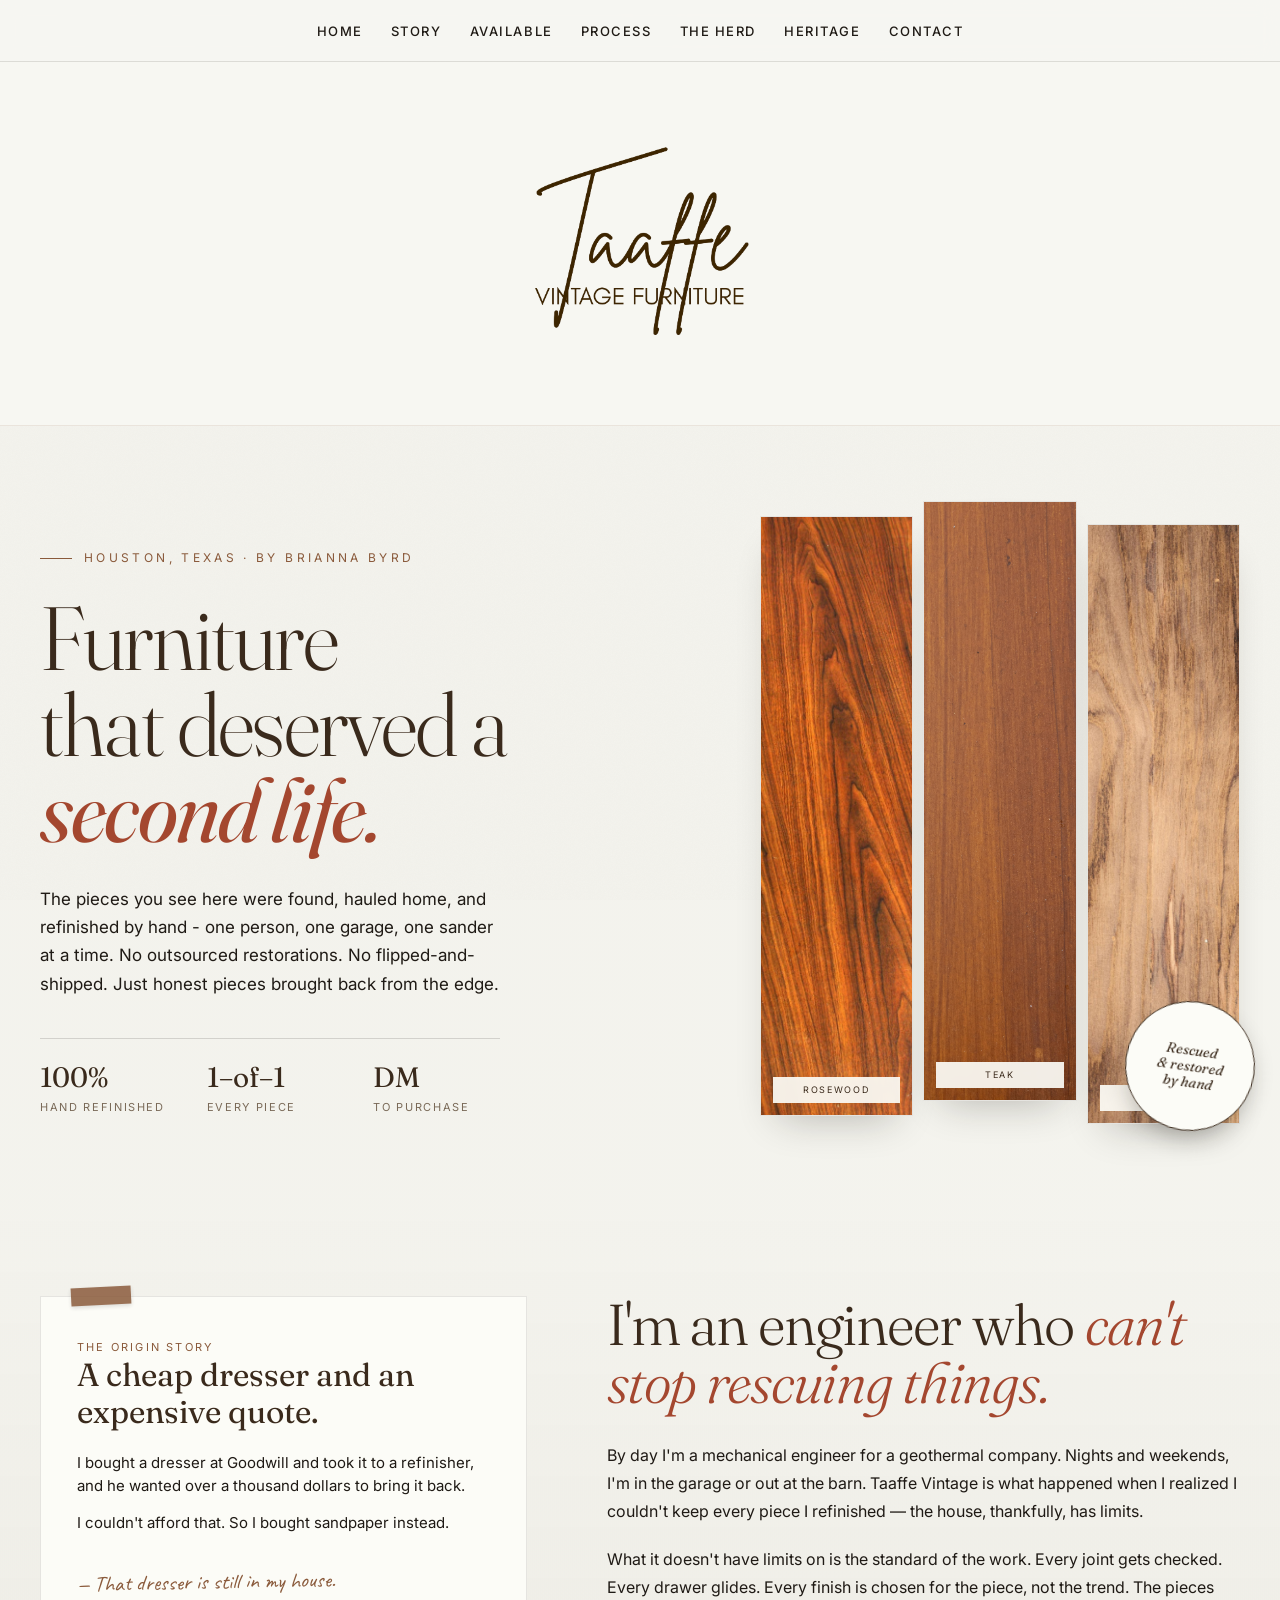
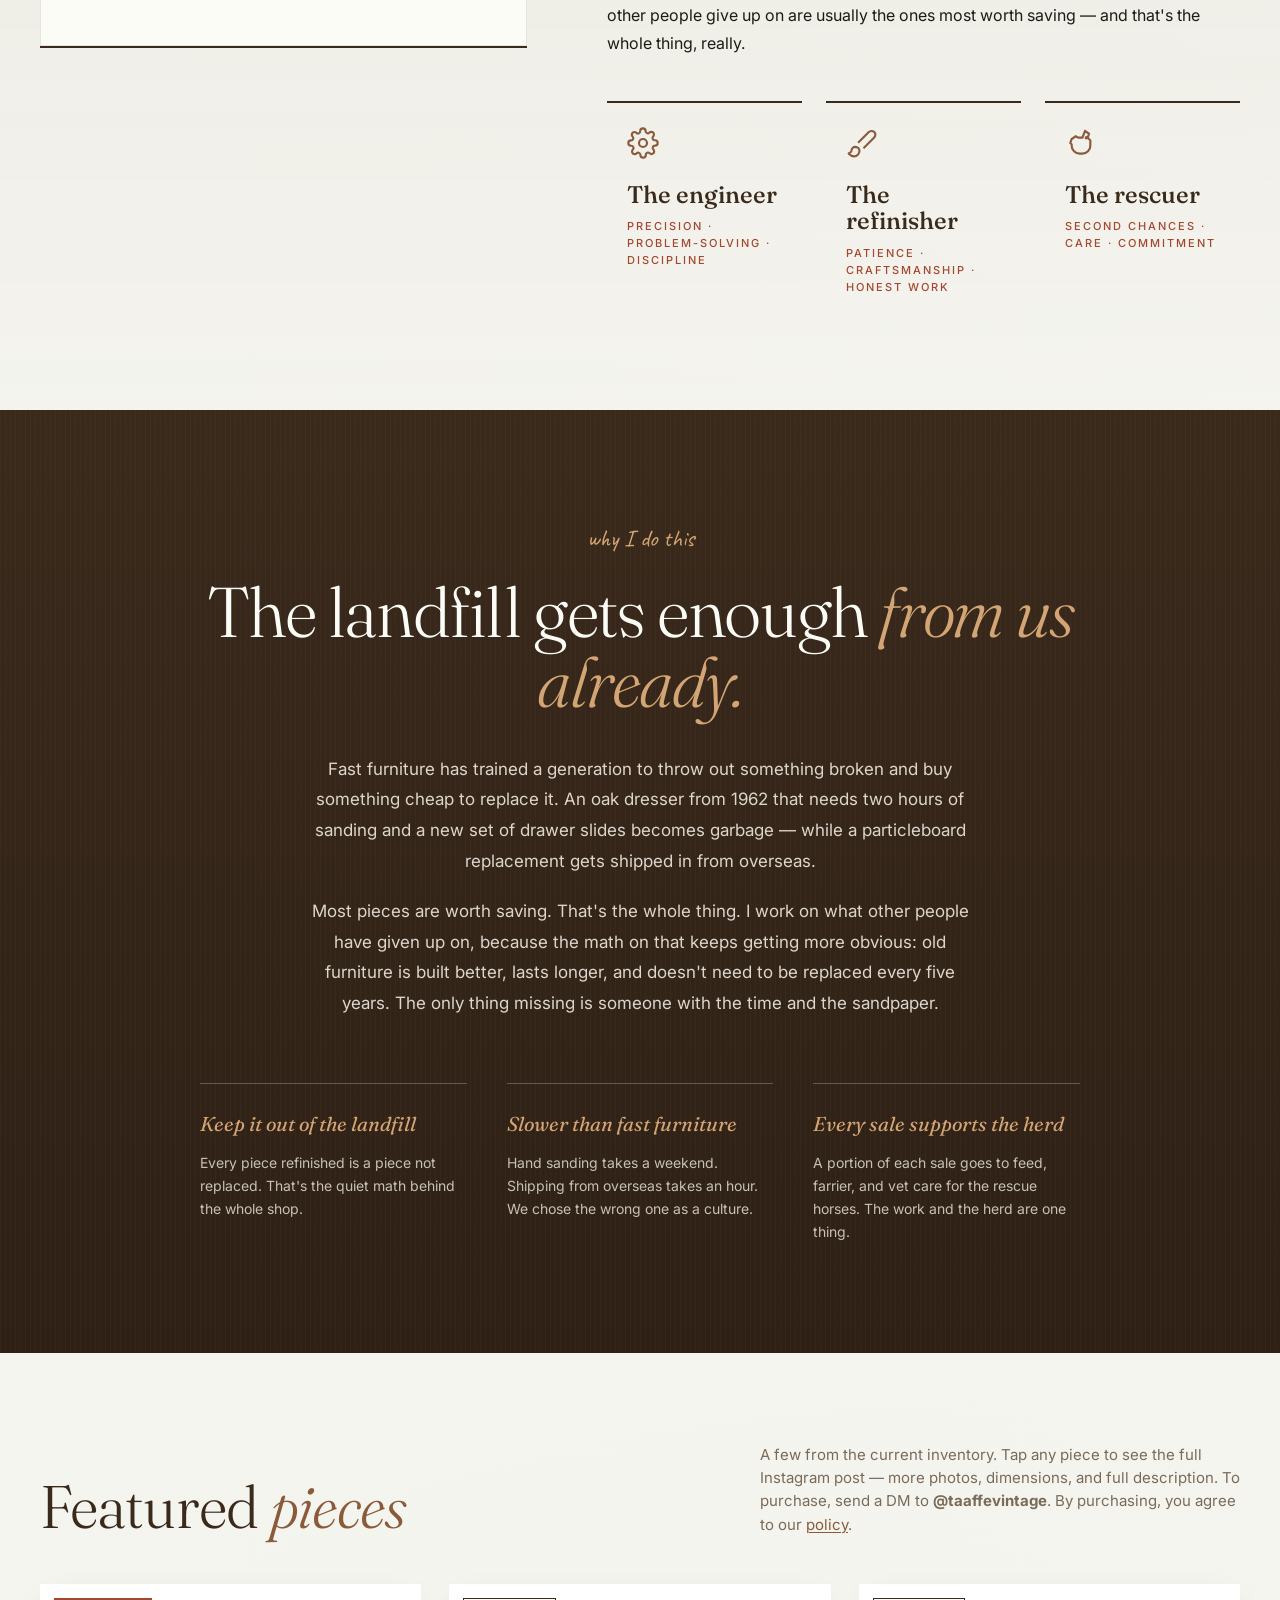
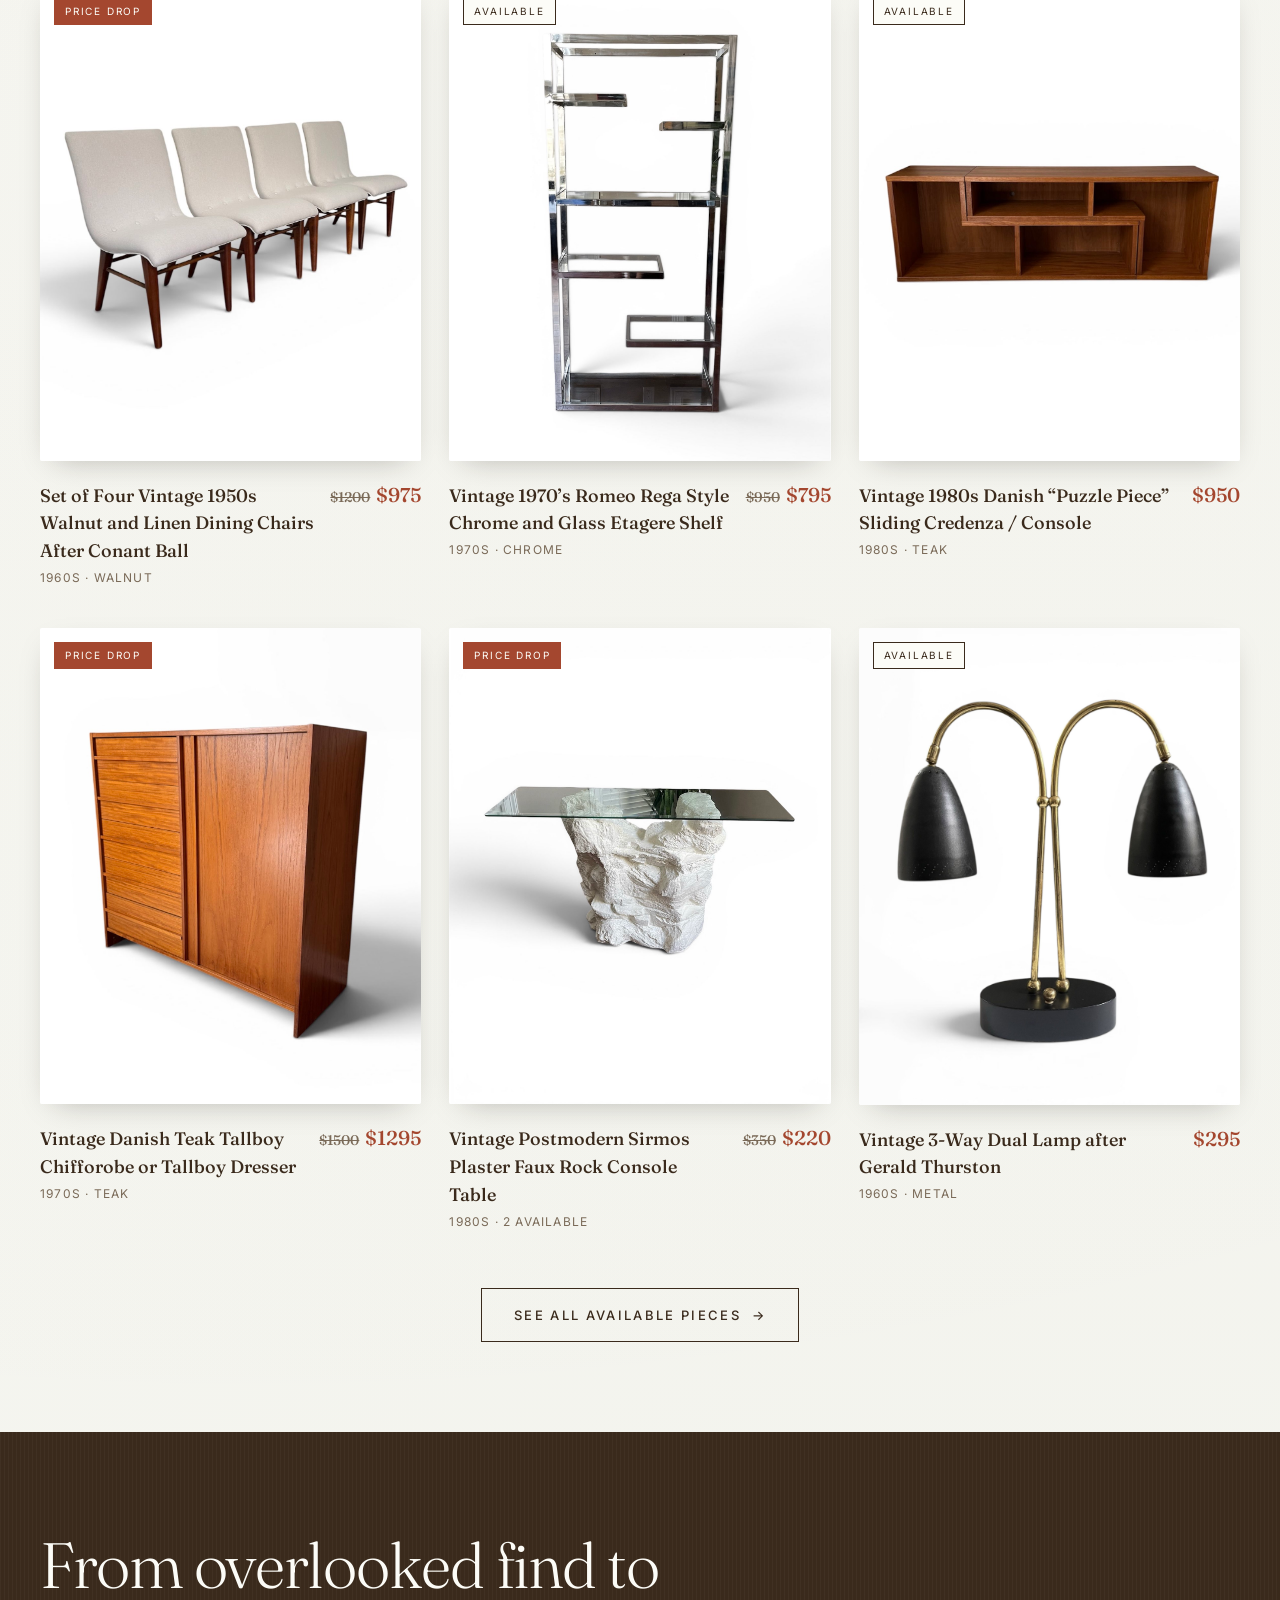
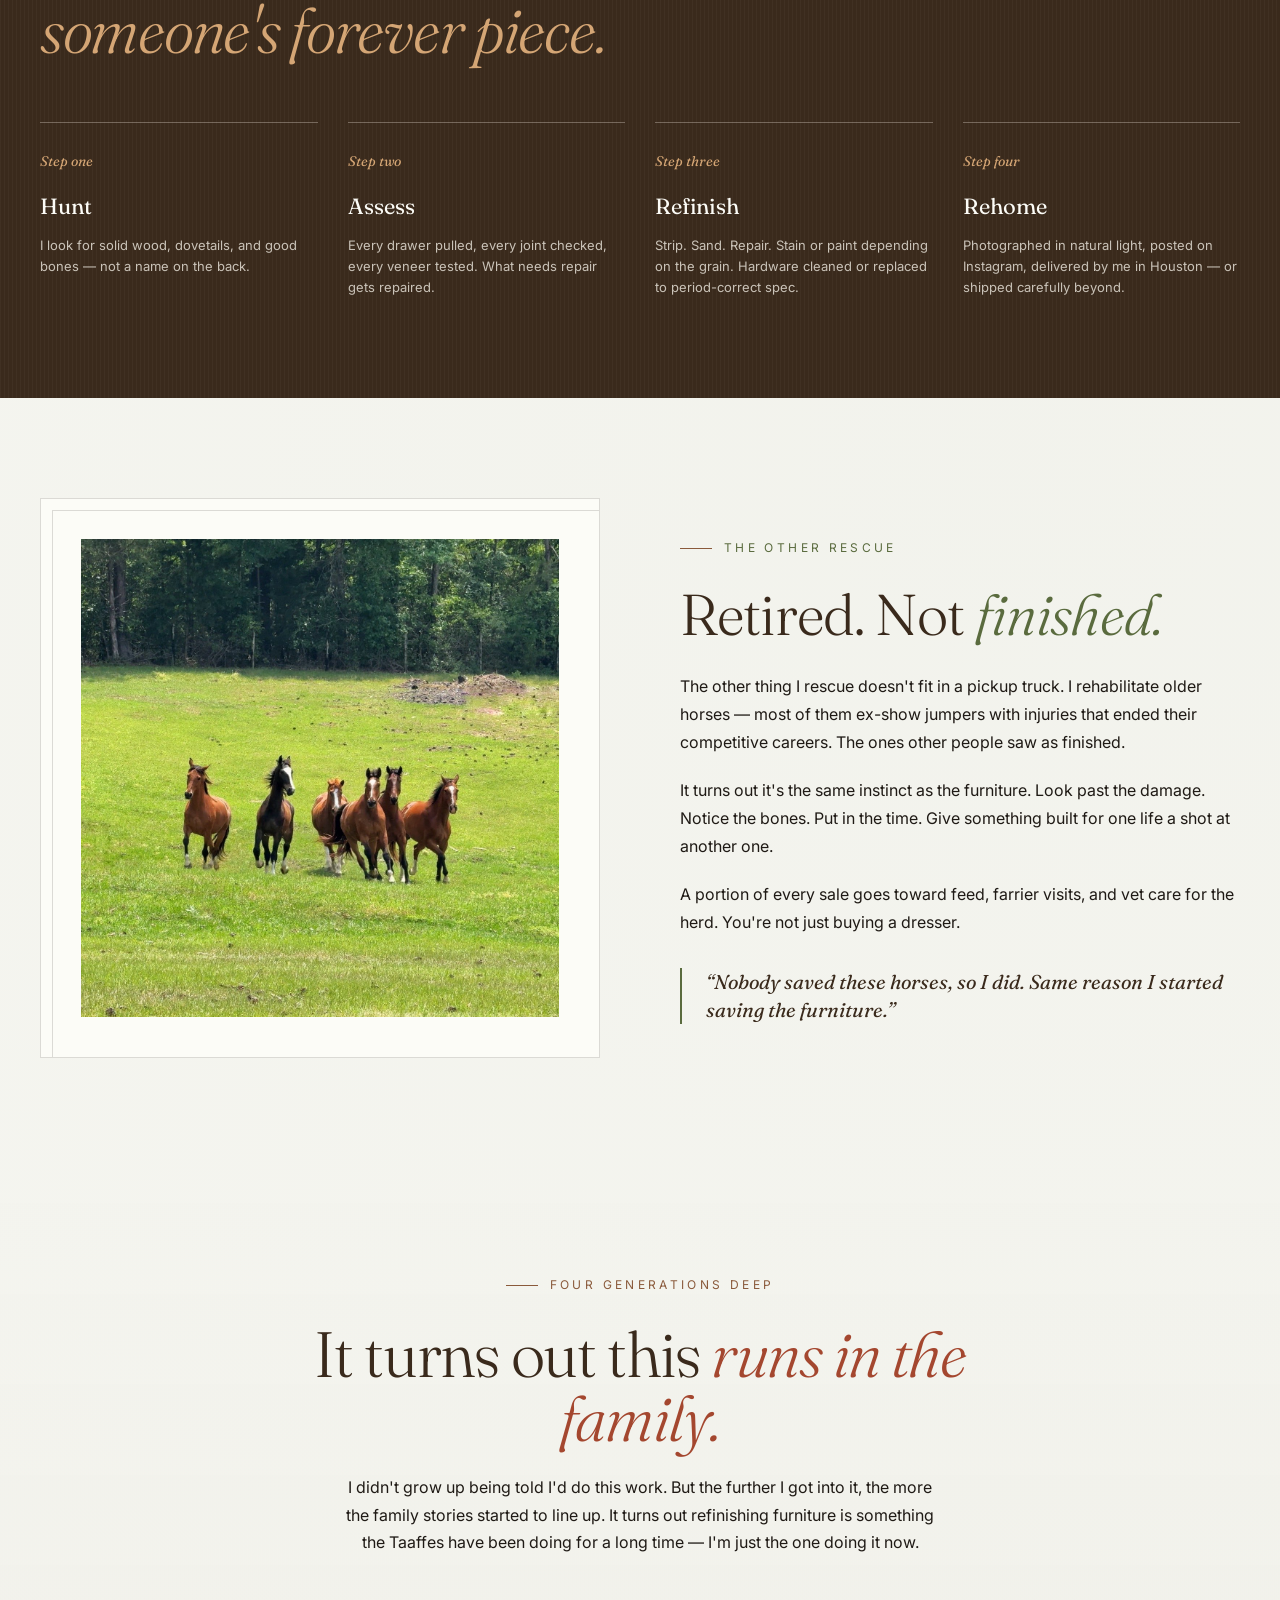
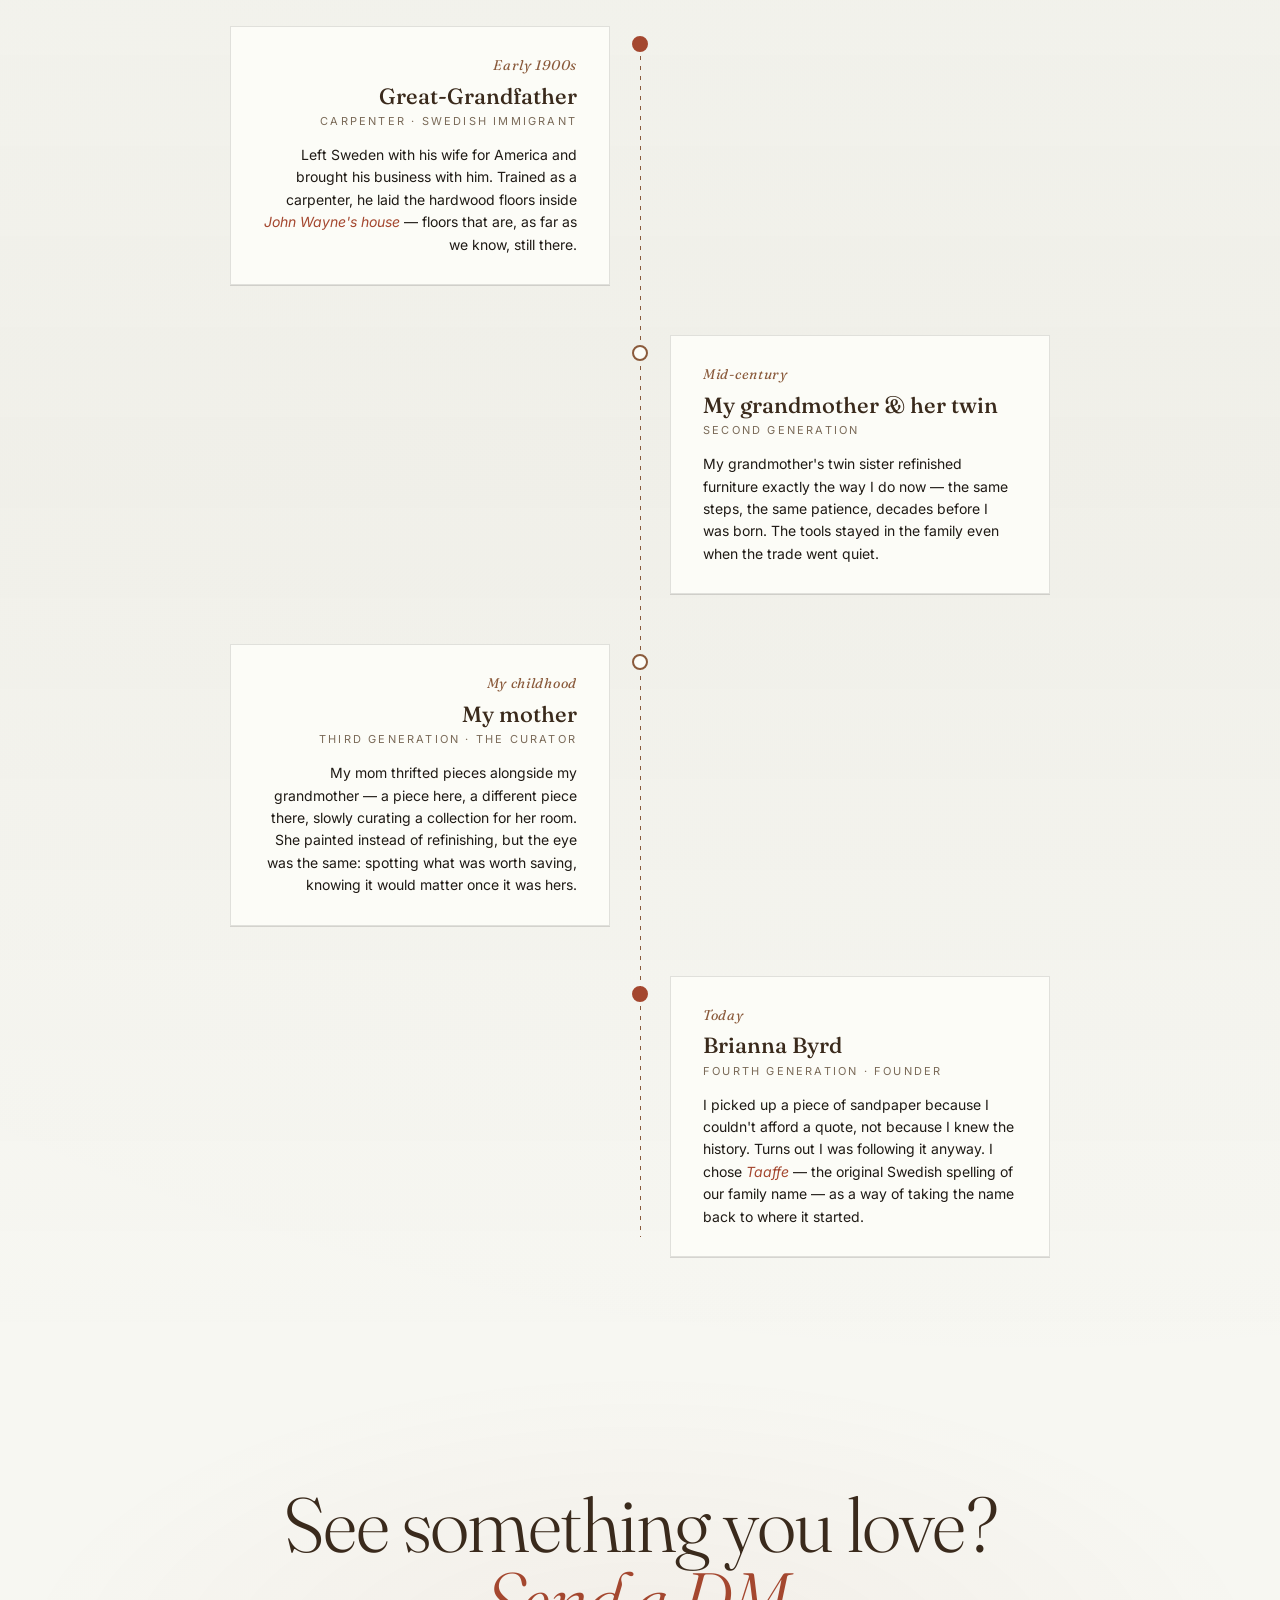
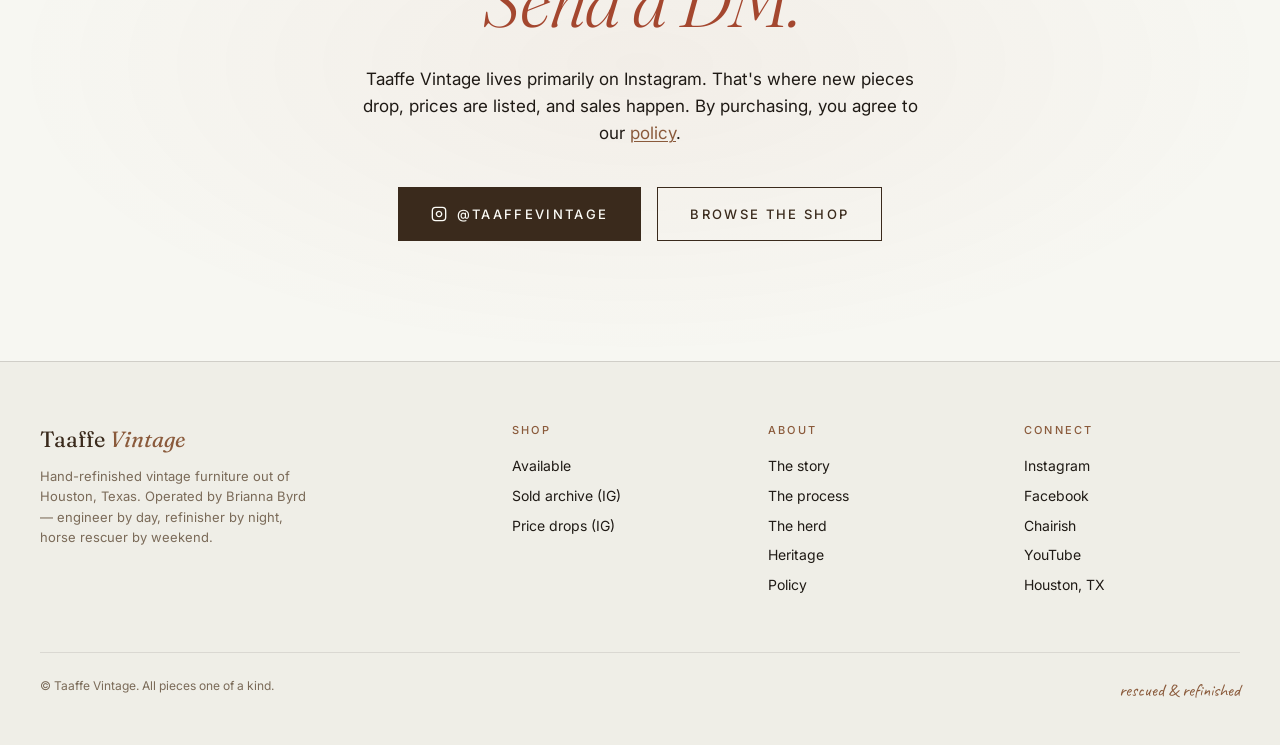
==== commit 98056a59: "Update index.html" ====
--- a/index.html
+++ b/index.html
@@ -305,7 +305,9 @@
     <div class="foot-col">
       <h5>Connect</h5>
       <a href="https://www.instagram.com/taaffevintage/" target="_blank" rel="noopener">Instagram</a>
+      <a href="https://www.facebook.com/taaffevintage" target="_blank" rel="noopener">Facebook</a>
       <a href="https://www.chairish.com/shop/taaffevintage" target="_blank" rel="noopener">Chairish</a>
+      <a href="https://www.youtube.com/taaffevintage" target="_blank" rel="noopener">YouTube</a>
       <span>Houston, TX</span>
     </div>
   </div>
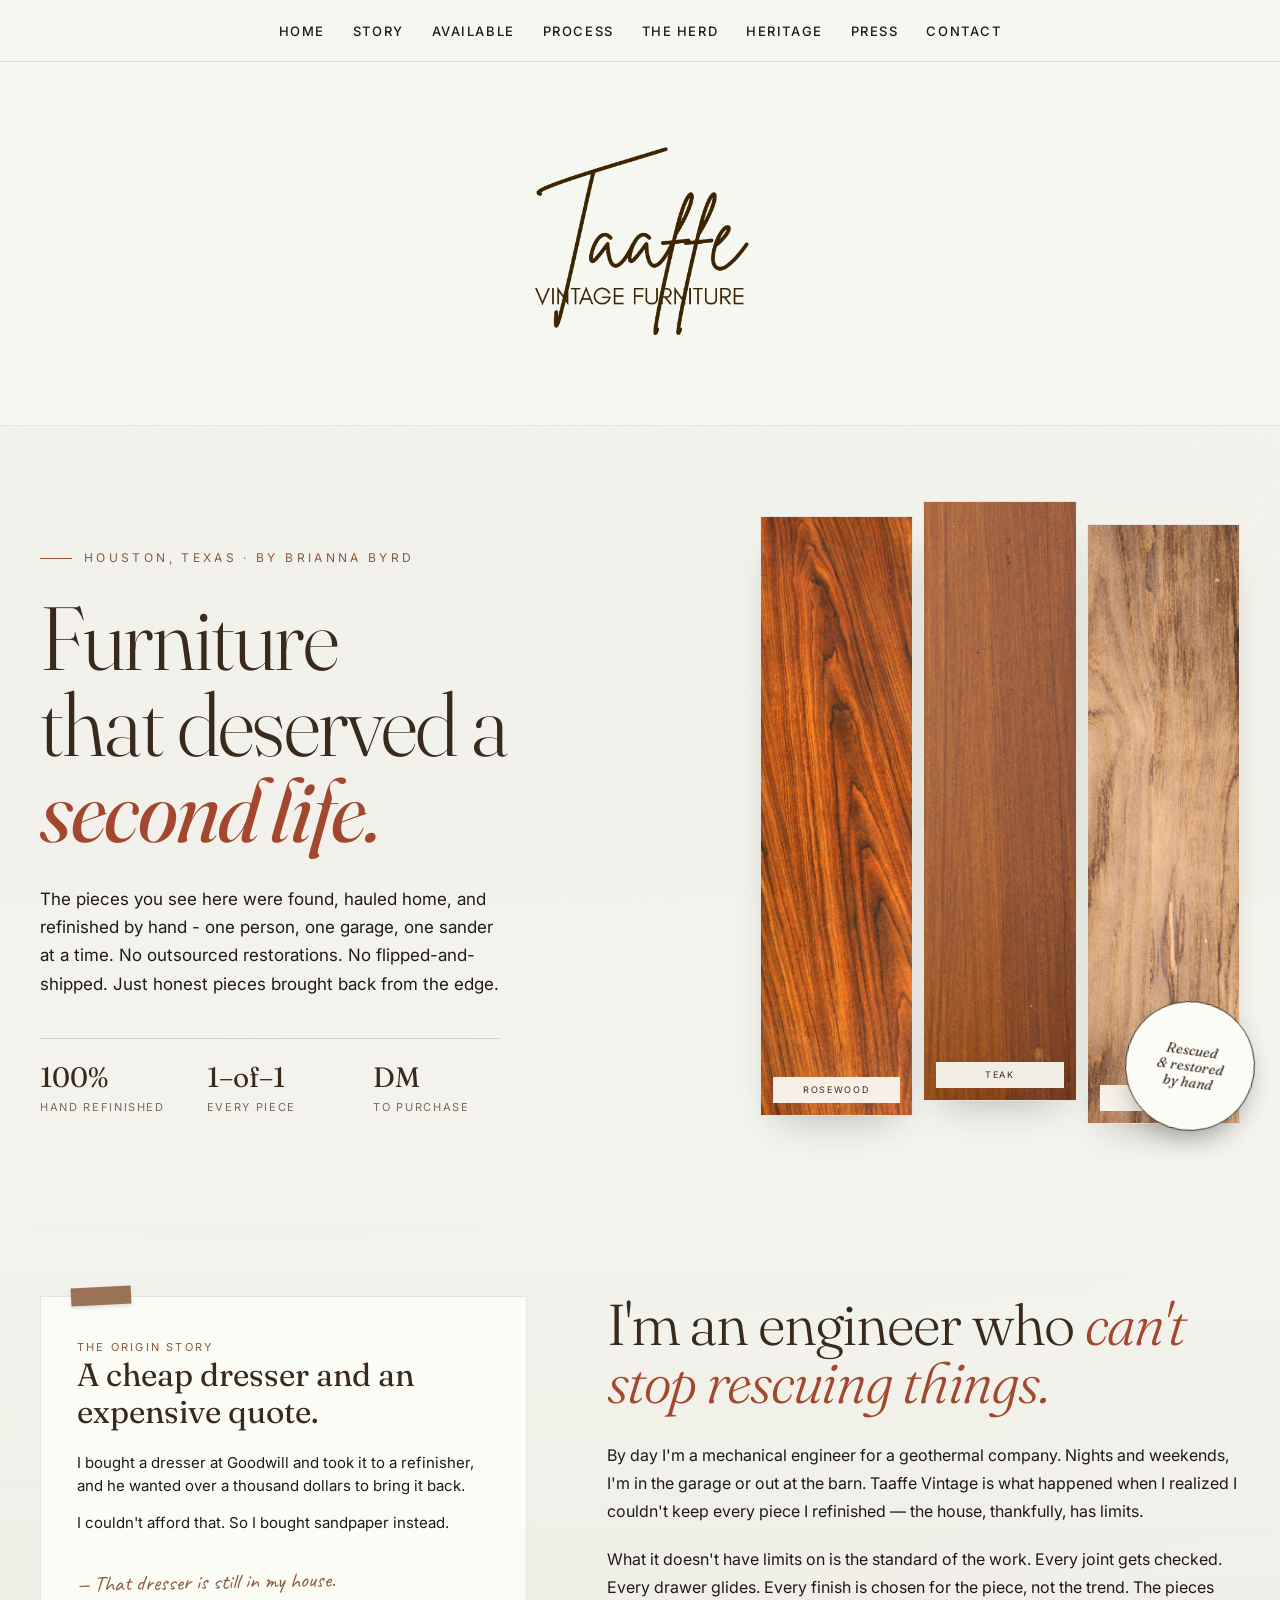
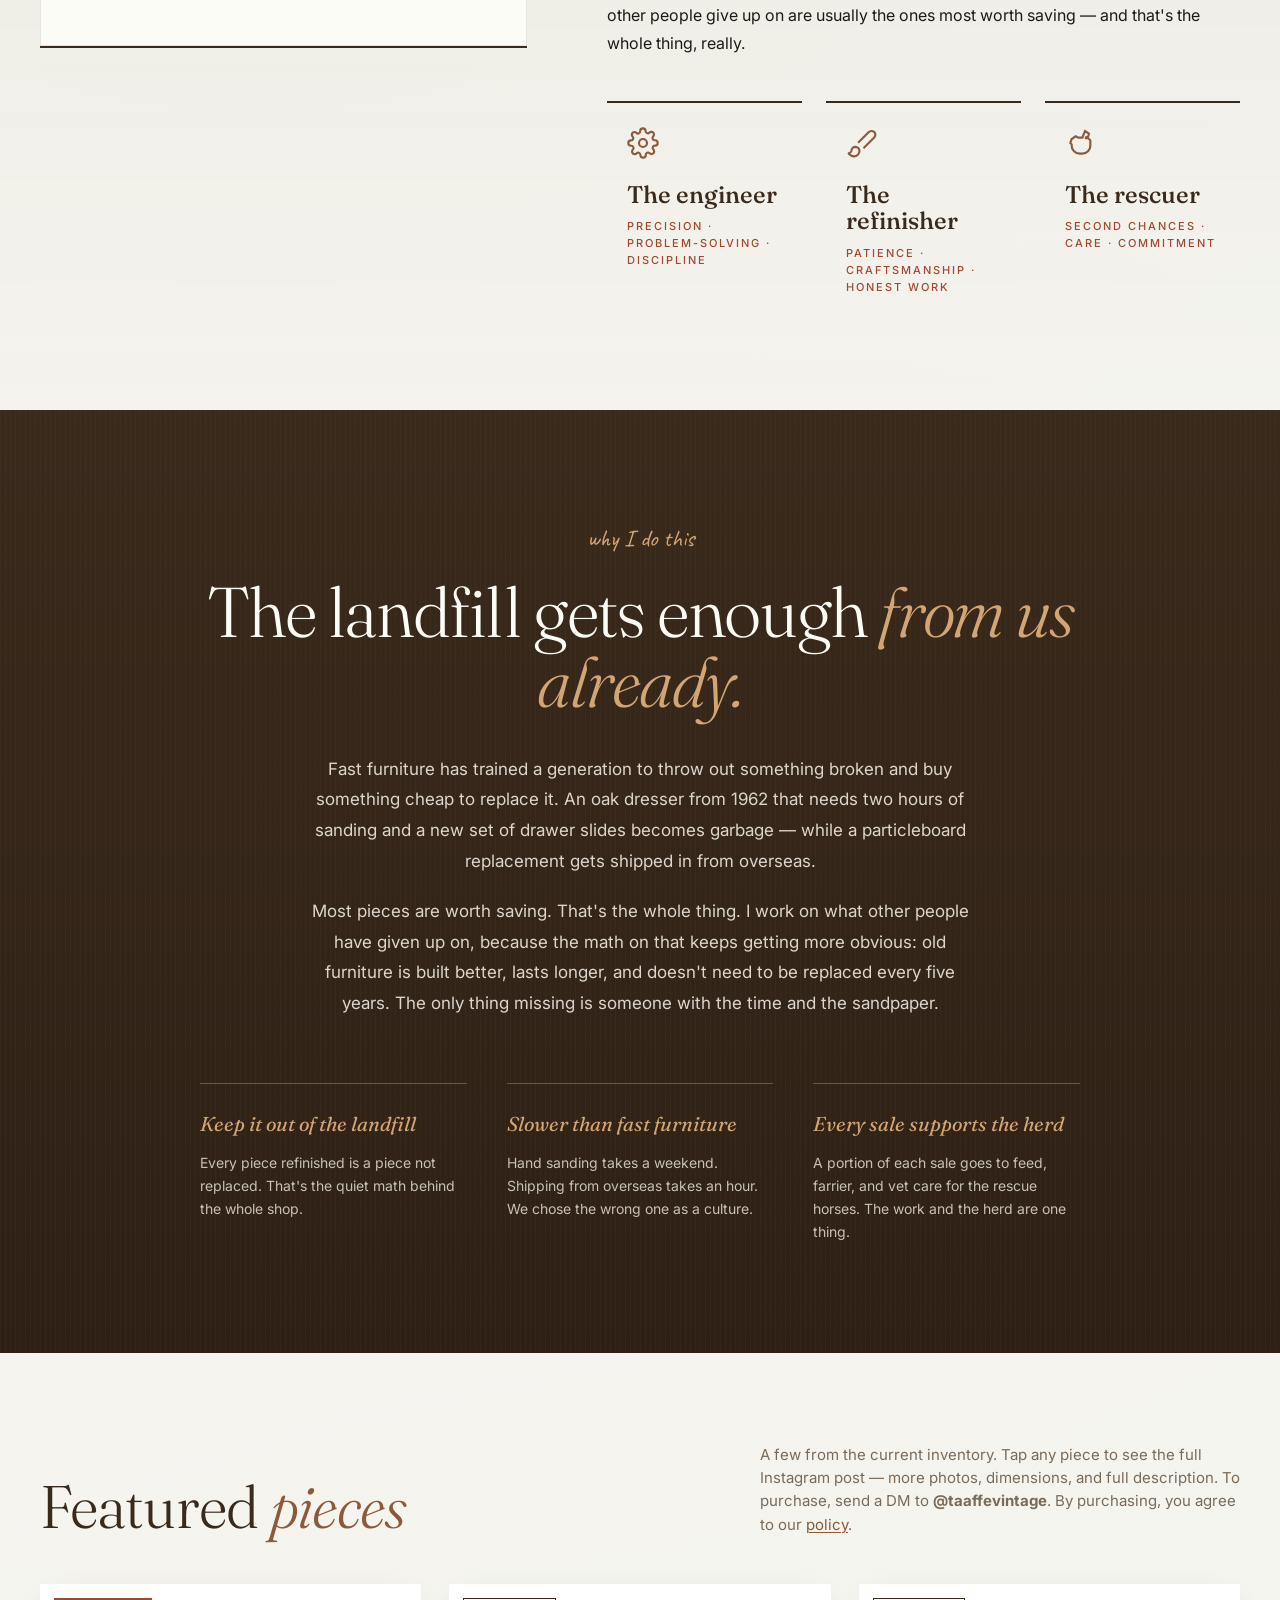
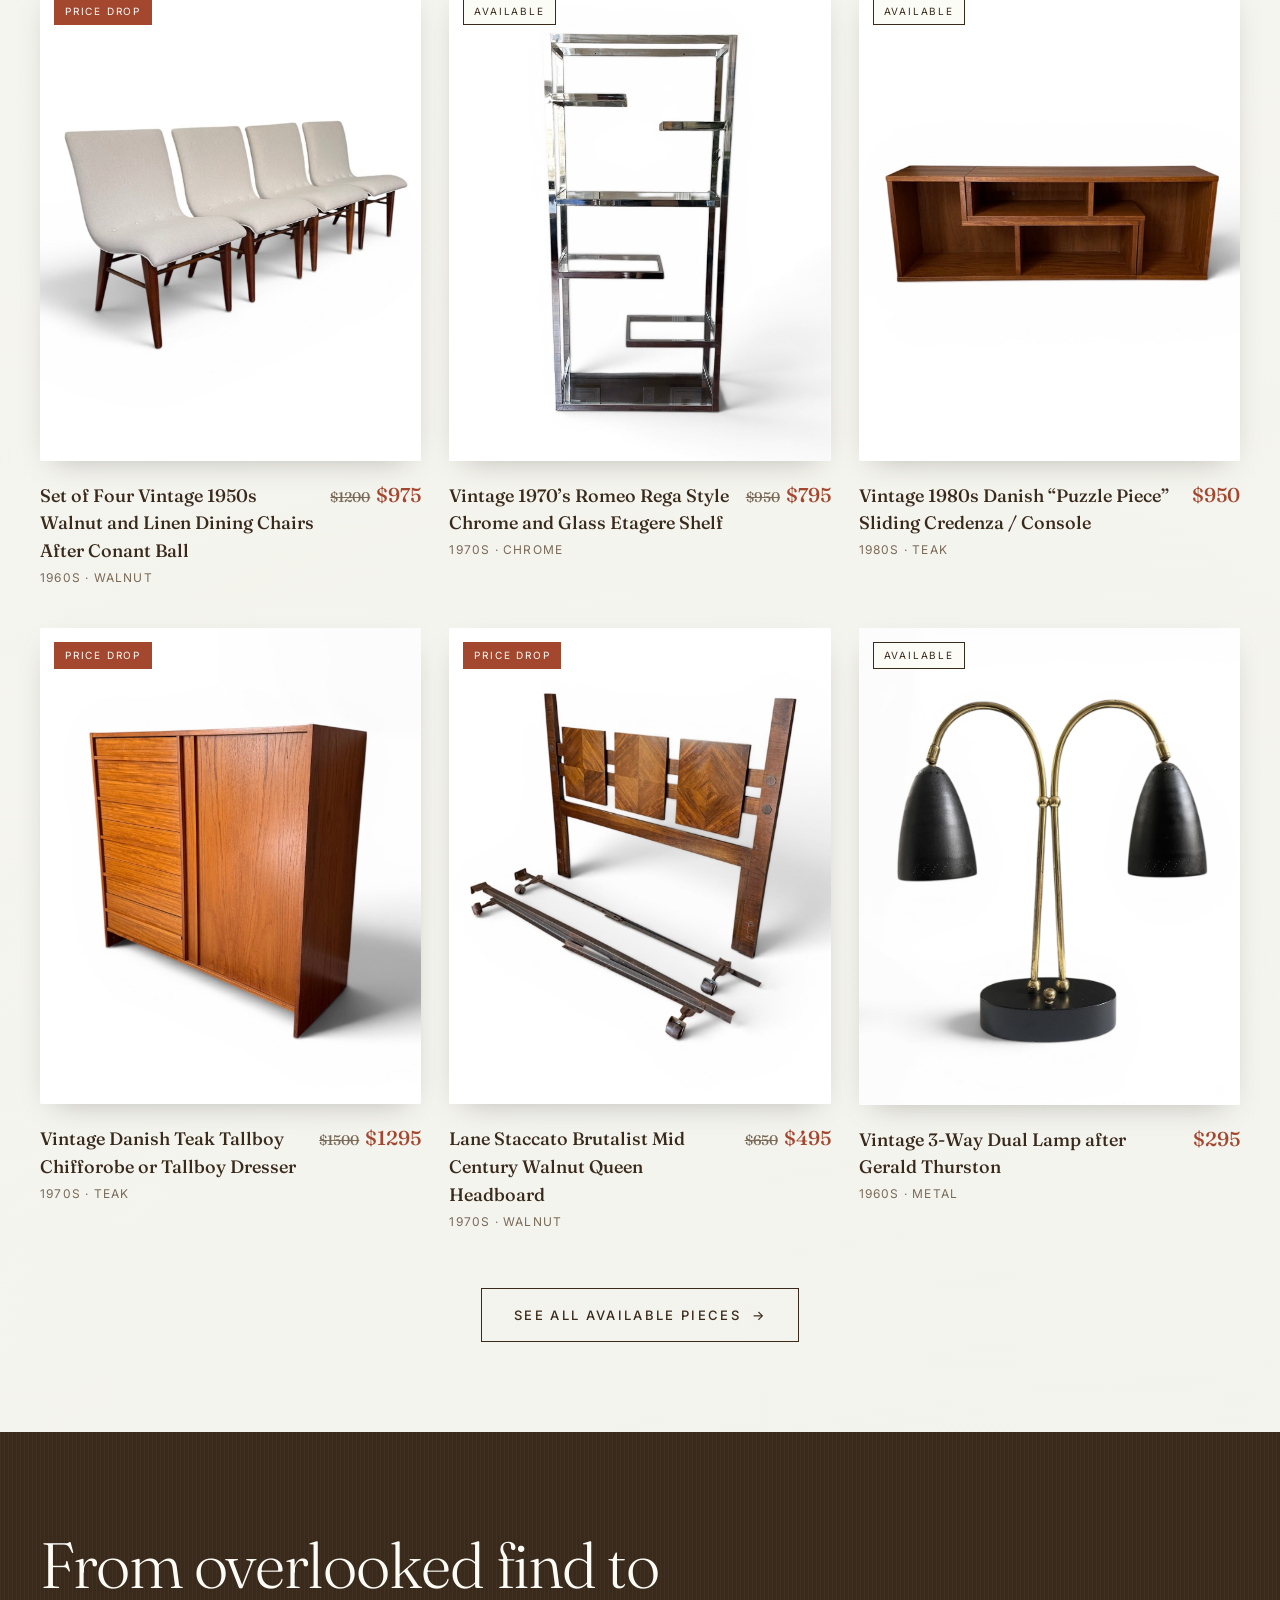
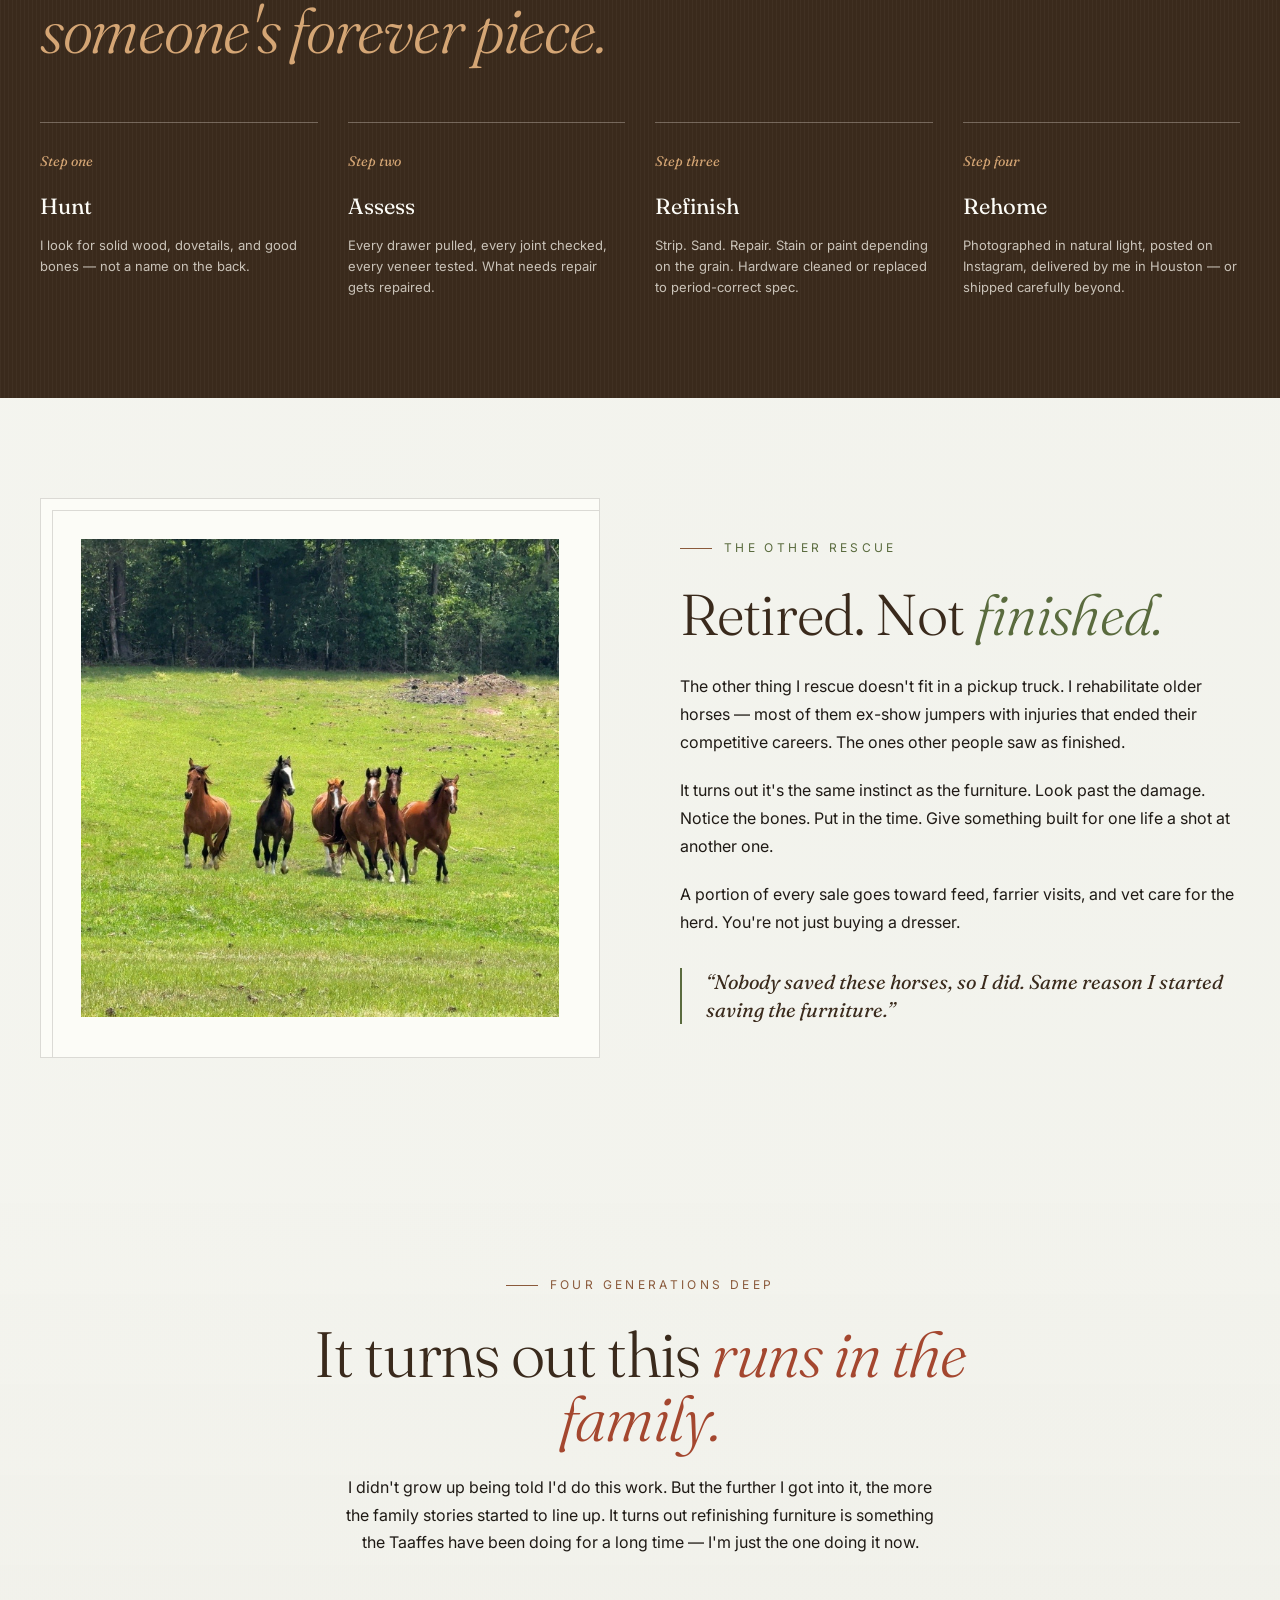
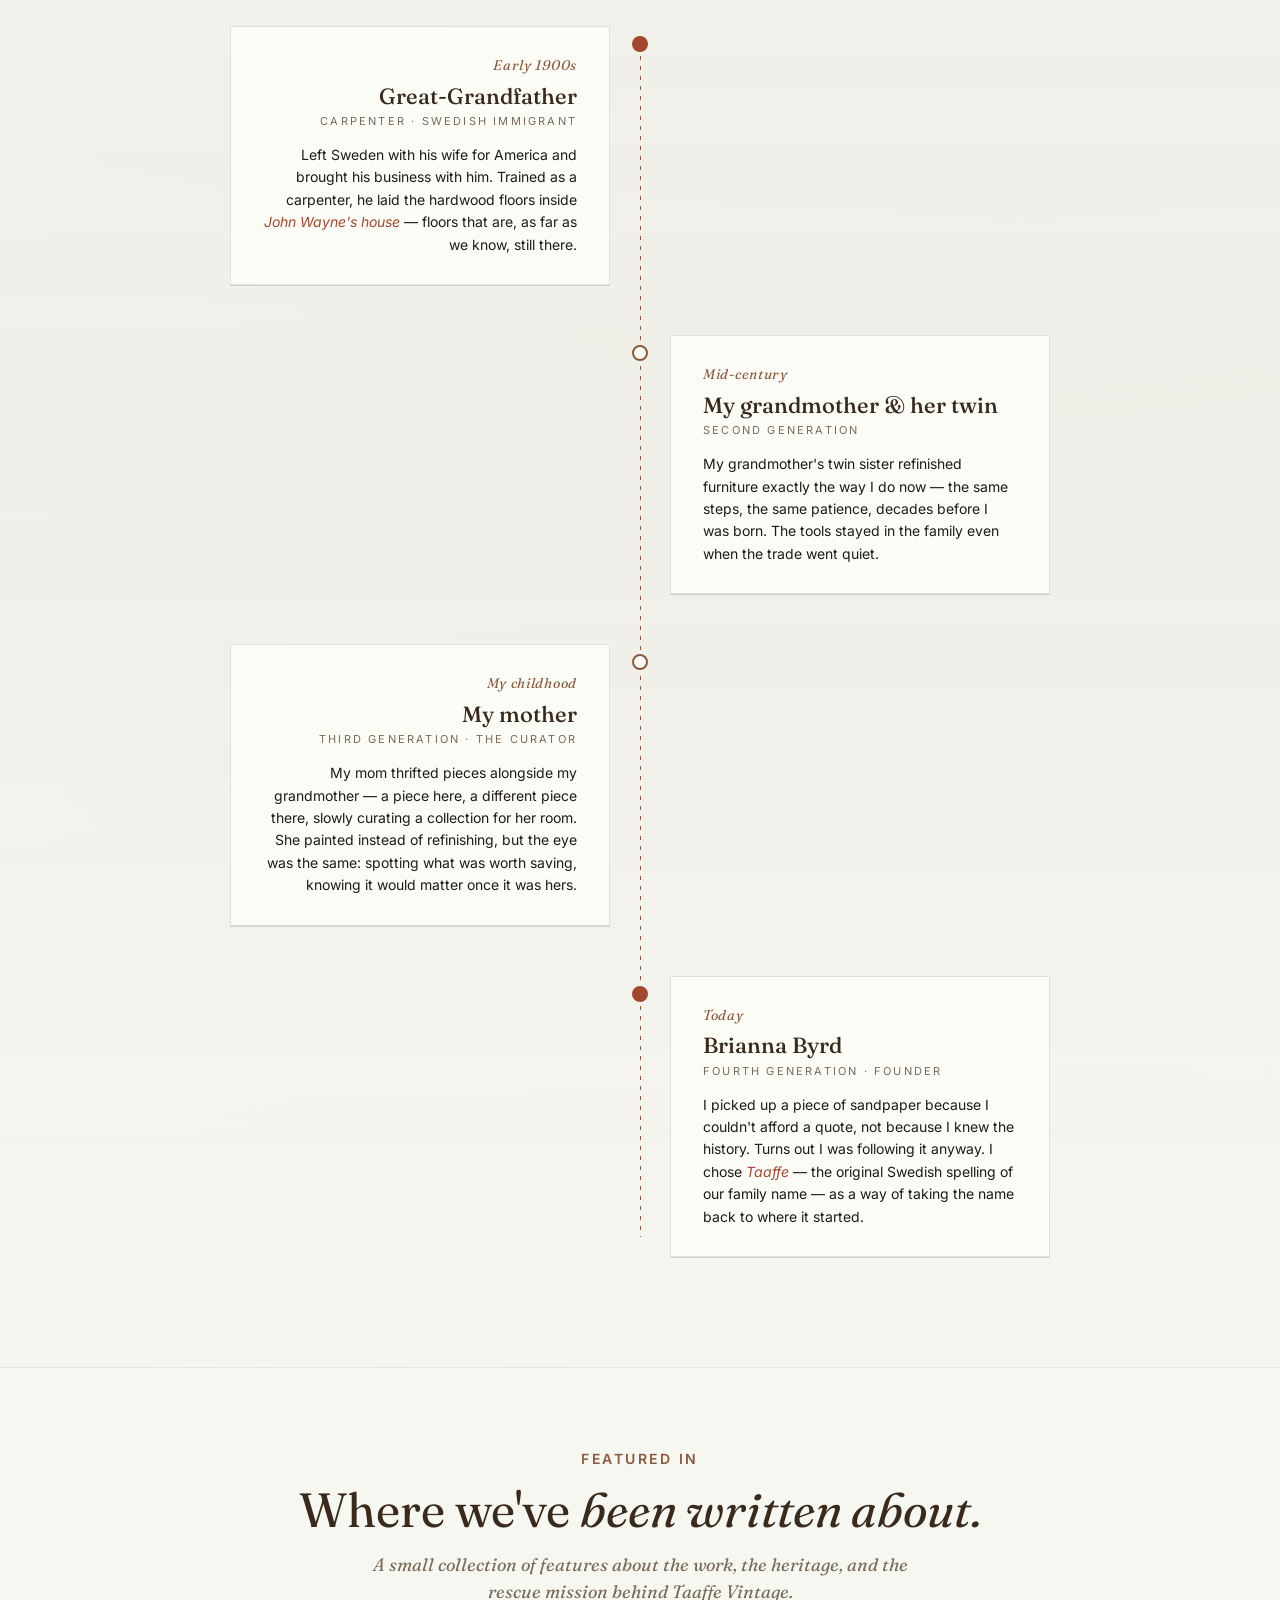
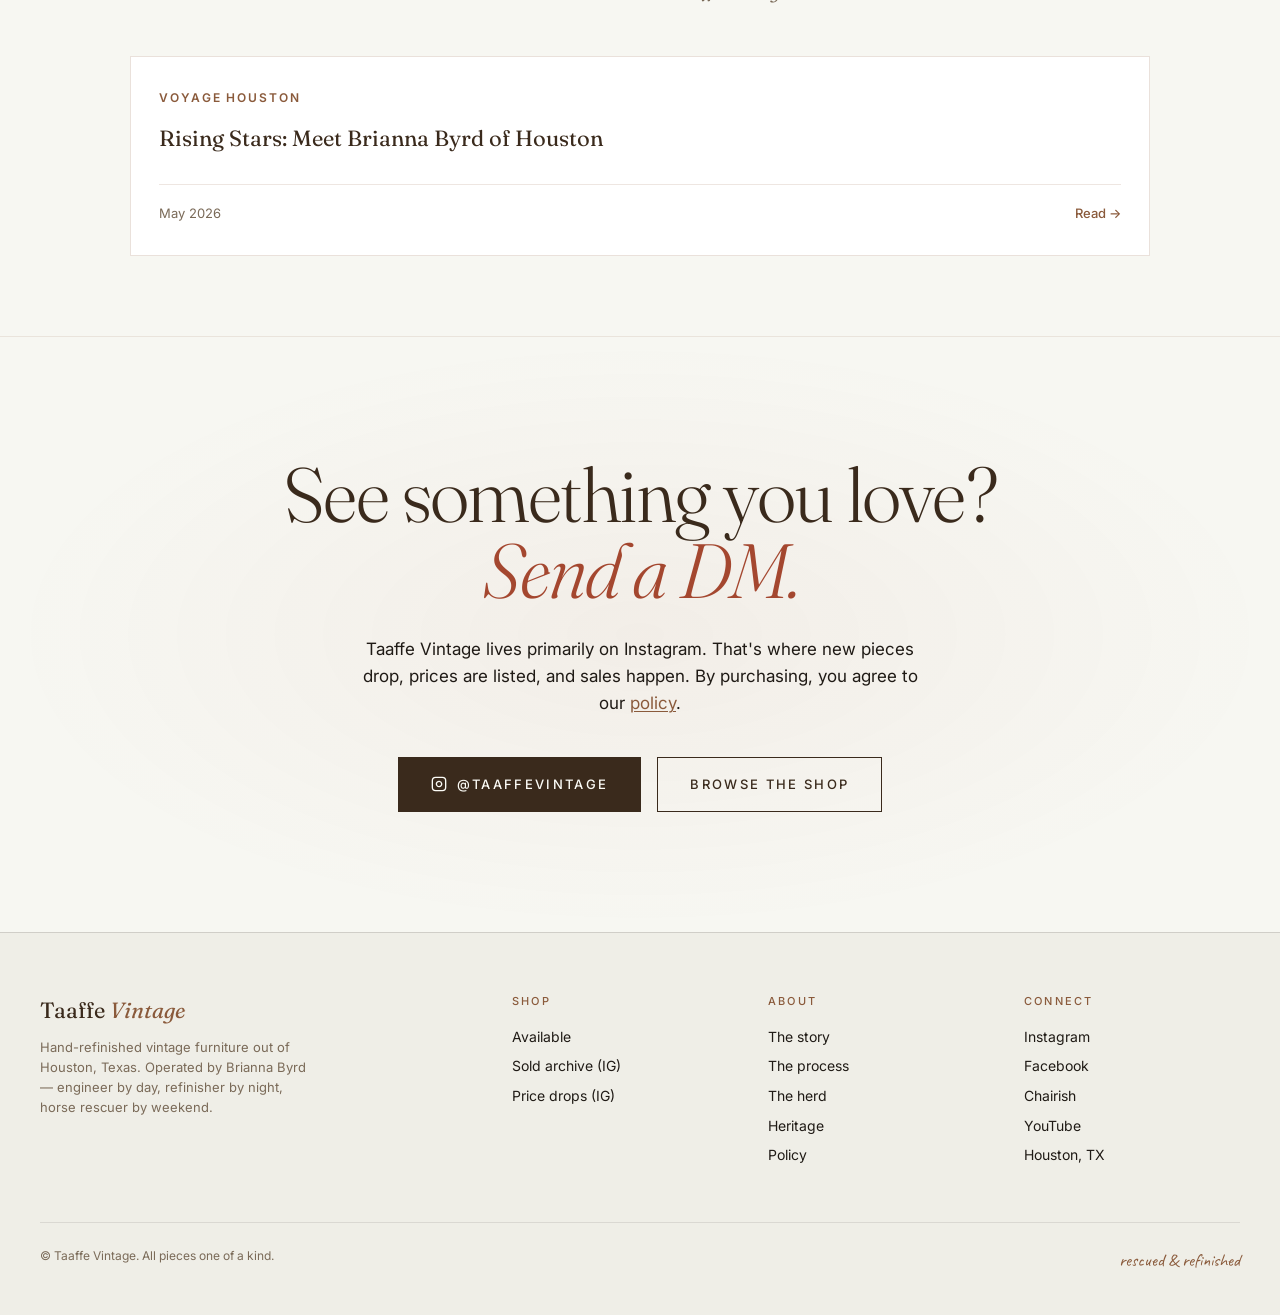
==== commit bc9d911c: "Add files via upload" ====
--- a/index.html
+++ b/index.html
@@ -53,6 +53,115 @@
     .brand-banner { padding: 40px 16px 24px; }
     .brand-banner-logo { width: 220px; }
   }
+
+  /* ===== PRESS SECTION ===== */
+  .press {
+    background: var(--paper, #F7F7F2);
+    padding: 80px 24px;
+    border-top: 1px solid rgba(138, 90, 59, 0.12);
+    border-bottom: 1px solid rgba(138, 90, 59, 0.12);
+  }
+  .press .container { max-width: 1100px; margin: 0 auto; }
+  .press-header {
+    text-align: center;
+    margin-bottom: 50px;
+  }
+  .press-eyebrow {
+    font-family: 'Inter', sans-serif;
+    font-size: 14px;
+    font-weight: 600;
+    letter-spacing: 0.18em;
+    color: var(--saddle, #8a5a3b);
+    margin-bottom: 14px;
+  }
+  .press-title {
+    font-family: 'Fraunces', serif;
+    font-size: 48px;
+    font-weight: 400;
+    color: var(--walnut, #3a2a1c);
+    margin: 0 0 14px;
+    line-height: 1.1;
+  }
+  .press-title em {
+    font-style: italic;
+    font-weight: 400;
+  }
+  .press-sub {
+    font-family: 'Fraunces', serif;
+    font-style: italic;
+    font-size: 18px;
+    color: var(--muted, #7a6a58);
+    max-width: 540px;
+    margin: 0 auto;
+  }
+  .press-grid {
+    display: grid;
+    grid-template-columns: repeat(auto-fit, minmax(320px, 1fr));
+    gap: 24px;
+  }
+  .press-card {
+    display: flex;
+    flex-direction: column;
+    padding: 32px 28px;
+    background: #fff;
+    border: 1px solid rgba(138, 90, 59, 0.18);
+    text-decoration: none;
+    color: inherit;
+    transition: transform 0.2s ease, box-shadow 0.2s ease, border-color 0.2s ease;
+    min-height: 200px;
+  }
+  .press-card:hover {
+    transform: translateY(-3px);
+    box-shadow: 0 8px 24px rgba(58, 42, 28, 0.10);
+    border-color: rgba(138, 90, 59, 0.4);
+  }
+  .press-card-publication {
+    font-family: 'Inter', sans-serif;
+    font-size: 12px;
+    font-weight: 600;
+    letter-spacing: 0.16em;
+    color: var(--saddle, #8a5a3b);
+    text-transform: uppercase;
+    margin-bottom: 16px;
+  }
+  .press-card-title {
+    font-family: 'Fraunces', serif;
+    font-size: 22px;
+    font-weight: 400;
+    color: var(--walnut, #3a2a1c);
+    line-height: 1.3;
+    margin: 0 0 auto 0;
+  }
+  .press-card-meta {
+    display: flex;
+    justify-content: space-between;
+    align-items: center;
+    margin-top: 20px;
+    padding-top: 18px;
+    border-top: 1px solid rgba(138, 90, 59, 0.15);
+  }
+  .press-card-date {
+    font-family: 'Inter', sans-serif;
+    font-size: 13px;
+    color: var(--muted, #7a6a58);
+  }
+  .press-card-arrow {
+    font-family: 'Inter', sans-serif;
+    font-size: 13px;
+    font-weight: 500;
+    color: var(--saddle, #8a5a3b);
+  }
+  /* Tablet */
+  @media (max-width: 900px) {
+    .press { padding: 60px 20px; }
+    .press-title { font-size: 40px; }
+  }
+  /* Phone */
+  @media (max-width: 600px) {
+    .press { padding: 50px 16px; }
+    .press-title { font-size: 34px; }
+    .press-grid { grid-template-columns: 1fr; }
+  }
 </style>
 </head>
 <body>
@@ -66,6 +175,7 @@
       <li><a href="#process">Process</a></li>
       <li><a href="#horses">The Herd</a></li>
       <li><a href="#heritage">Heritage</a></li>
+      <li><a href="#press">Press</a></li>
       <li><a href="#contact">Contact</a></li>
     </ul>
   </nav>
@@ -267,6 +377,53 @@
   </div>
 </section>
 
+<!-- PRESS / FEATURED IN -->
+<!-- =====================================================================
+     TO ADD A NEW ARTICLE LATER: copy one of the <a class="press-card">...</a>
+     blocks below, paste it inside <div class="press-grid">, and update the
+     publication, headline, date, and href. That's it.
+     ===================================================================== -->
+<section class="press" id="press">
+  <div class="container">
+    <div class="press-header">
+      <div class="press-eyebrow">FEATURED IN</div>
+      <h2 class="press-title">Where we've <em>been written about.</em></h2>
+      <p class="press-sub">A small collection of features about the work, the heritage, and the rescue mission behind Taaffe Vintage.</p>
+    </div>
+
+    <div class="press-grid">
+
+      <!-- ARTICLE: Voyage Houston -->
+      <a class="press-card"
+         href="https://voyagehouston.com/interview/rising-stars-meet-brianna-byrd-of-houston"
+         target="_blank"
+         rel="noopener noreferrer">
+        <div class="press-card-publication">Voyage Houston</div>
+        <h3 class="press-card-title">Rising Stars: Meet Brianna Byrd of Houston</h3>
+        <div class="press-card-meta">
+          <span class="press-card-date">May 2026</span>
+          <span class="press-card-arrow">Read →</span>
+        </div>
+      </a>
+
+      <!-- TEMPLATE FOR FUTURE ARTICLES — copy this block and edit
+      <a class="press-card"
+         href="https://example.com/article-url"
+         target="_blank"
+         rel="noopener noreferrer">
+        <div class="press-card-publication">Publication Name</div>
+        <h3 class="press-card-title">Headline of the article goes here.</h3>
+        <div class="press-card-meta">
+          <span class="press-card-date">Month Year</span>
+          <span class="press-card-arrow">Read →</span>
+        </div>
+      </a>
+      -->
+
+    </div>
+  </div>
+</section>
+
 <!-- CTA -->
 <section class="cta" id="contact">
   <div class="container">
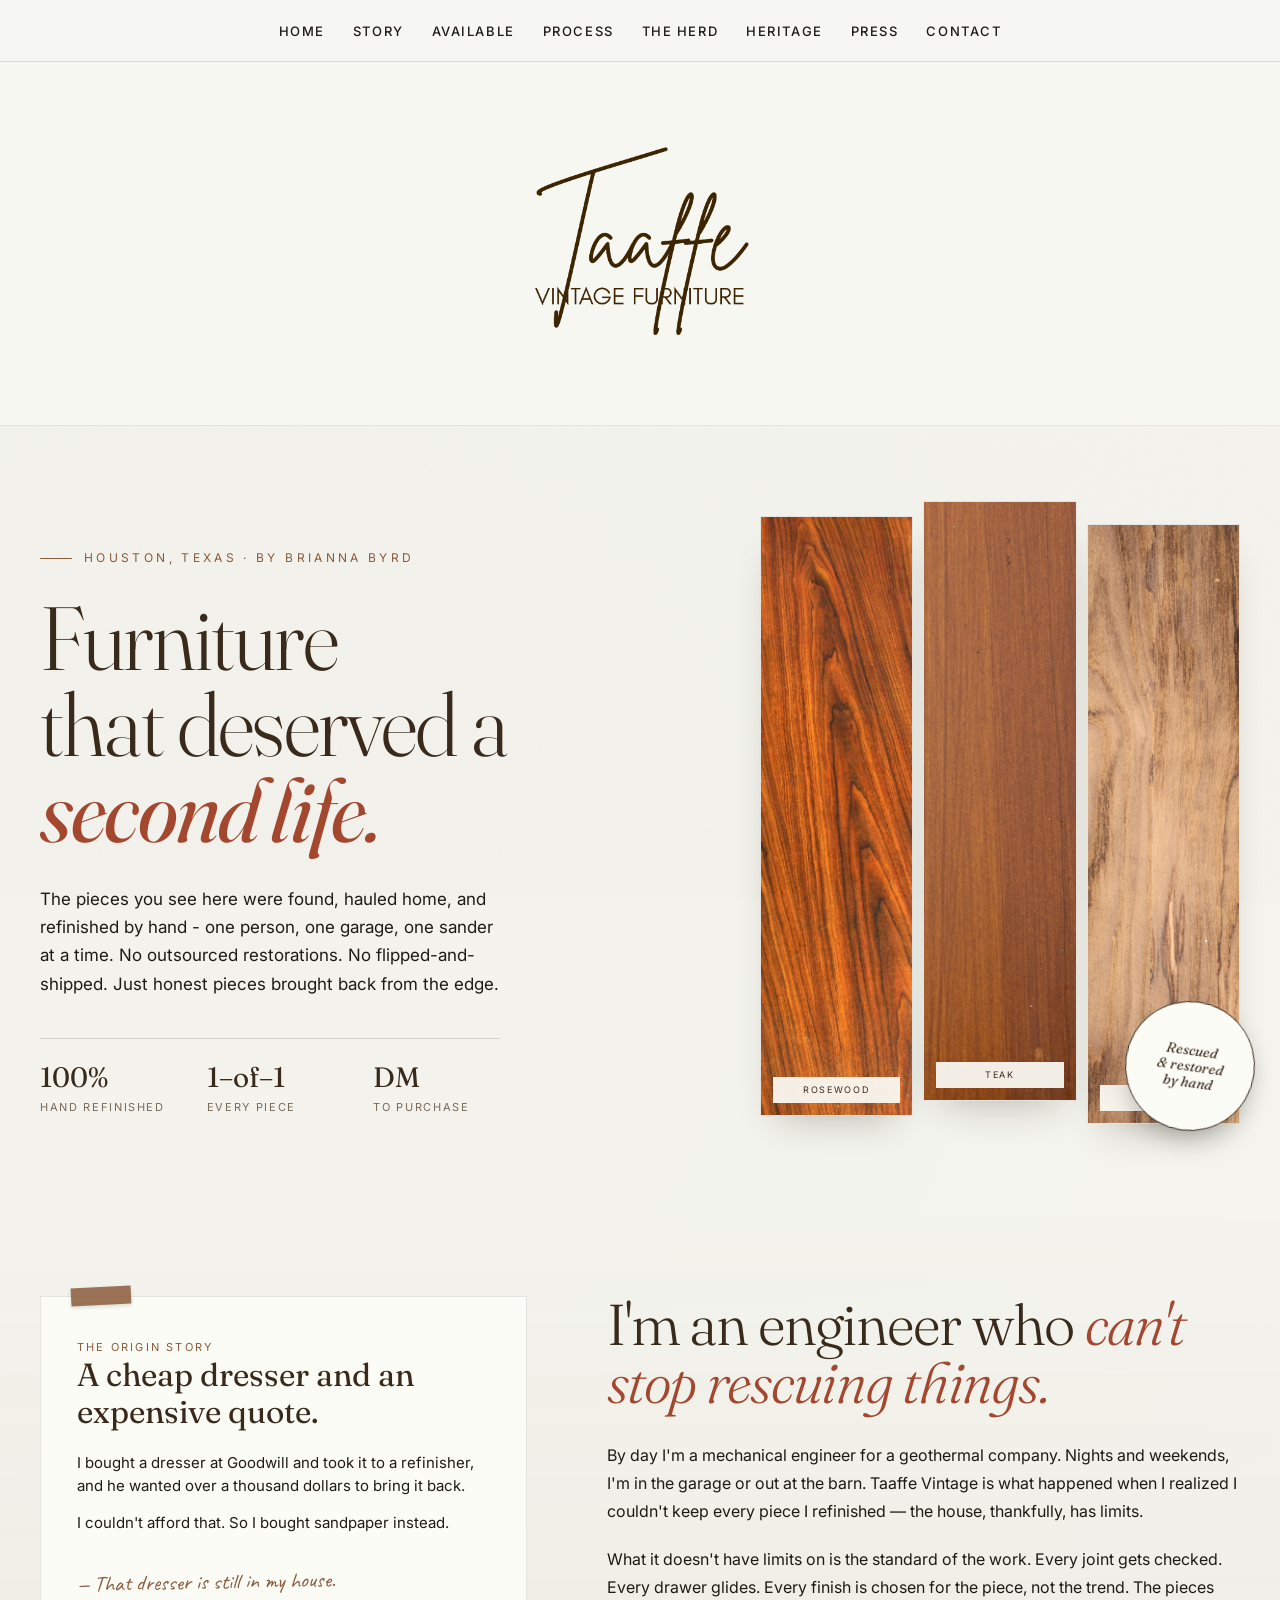
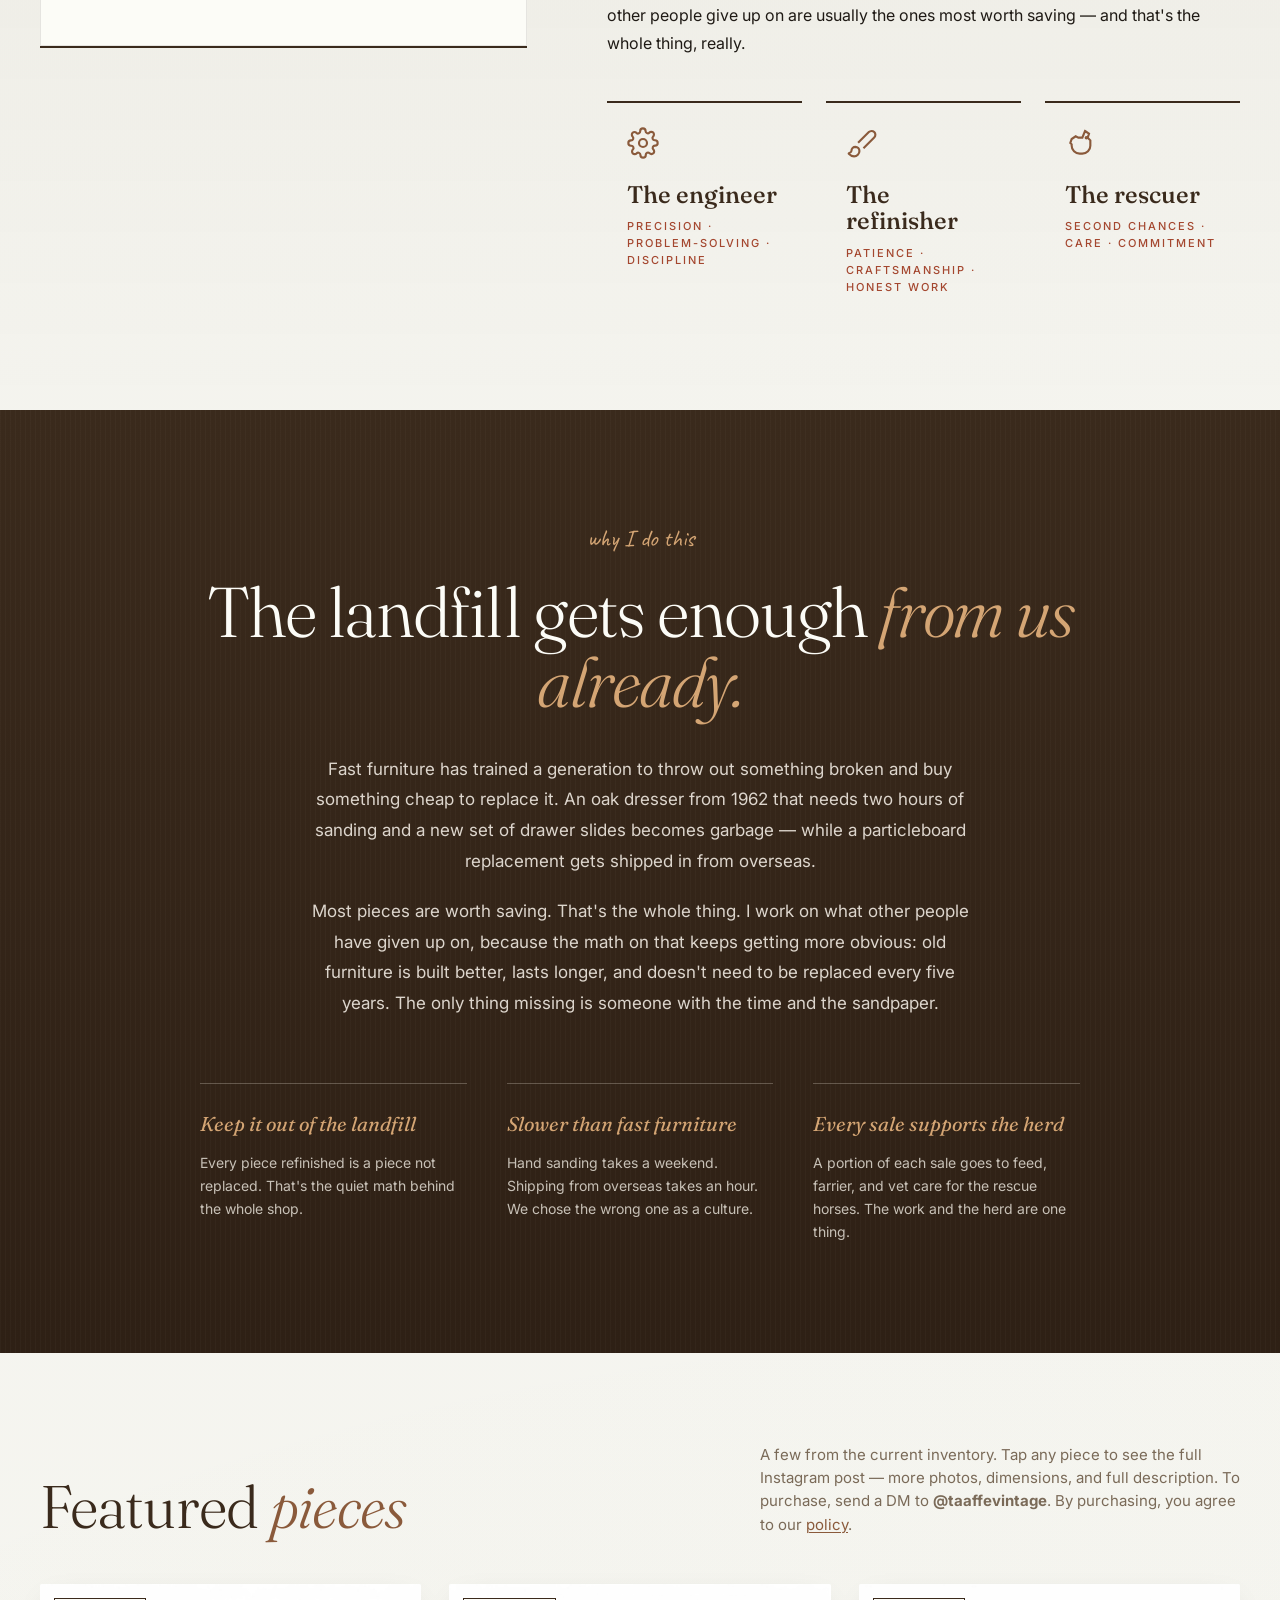
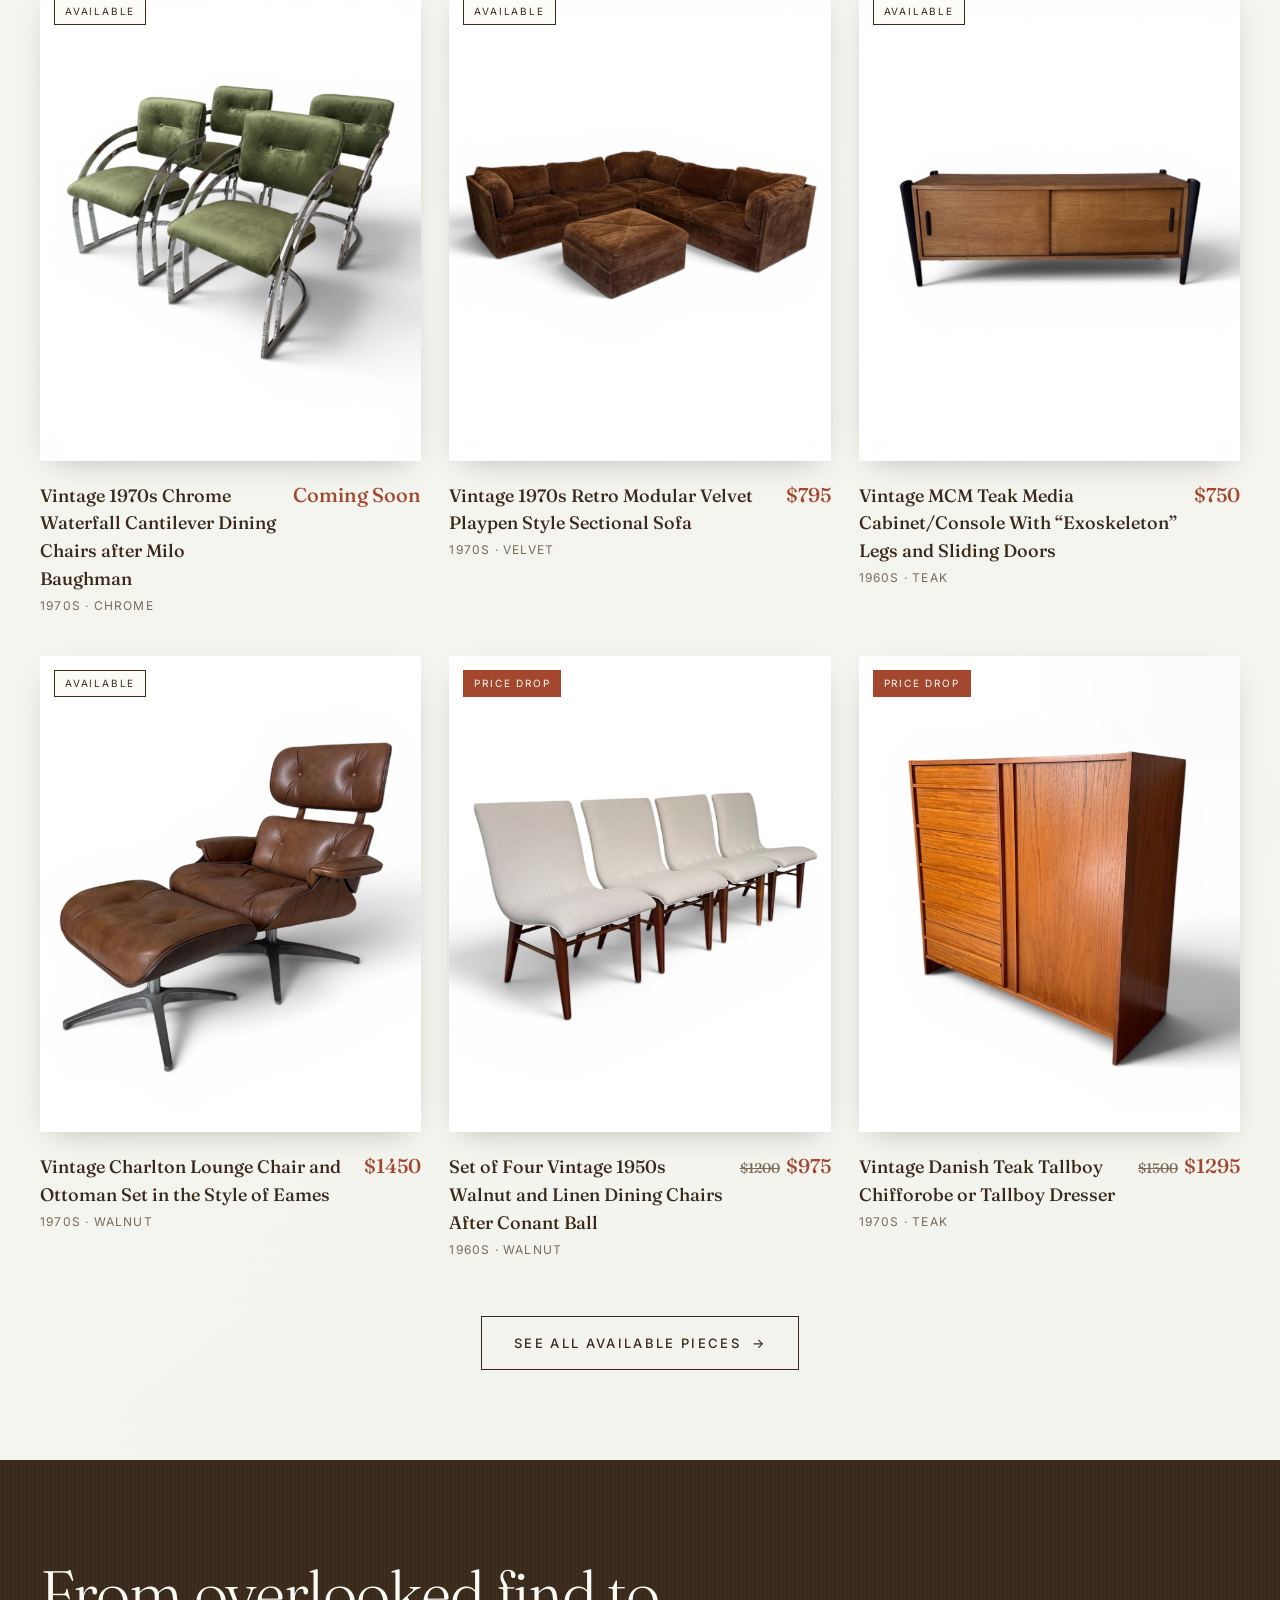
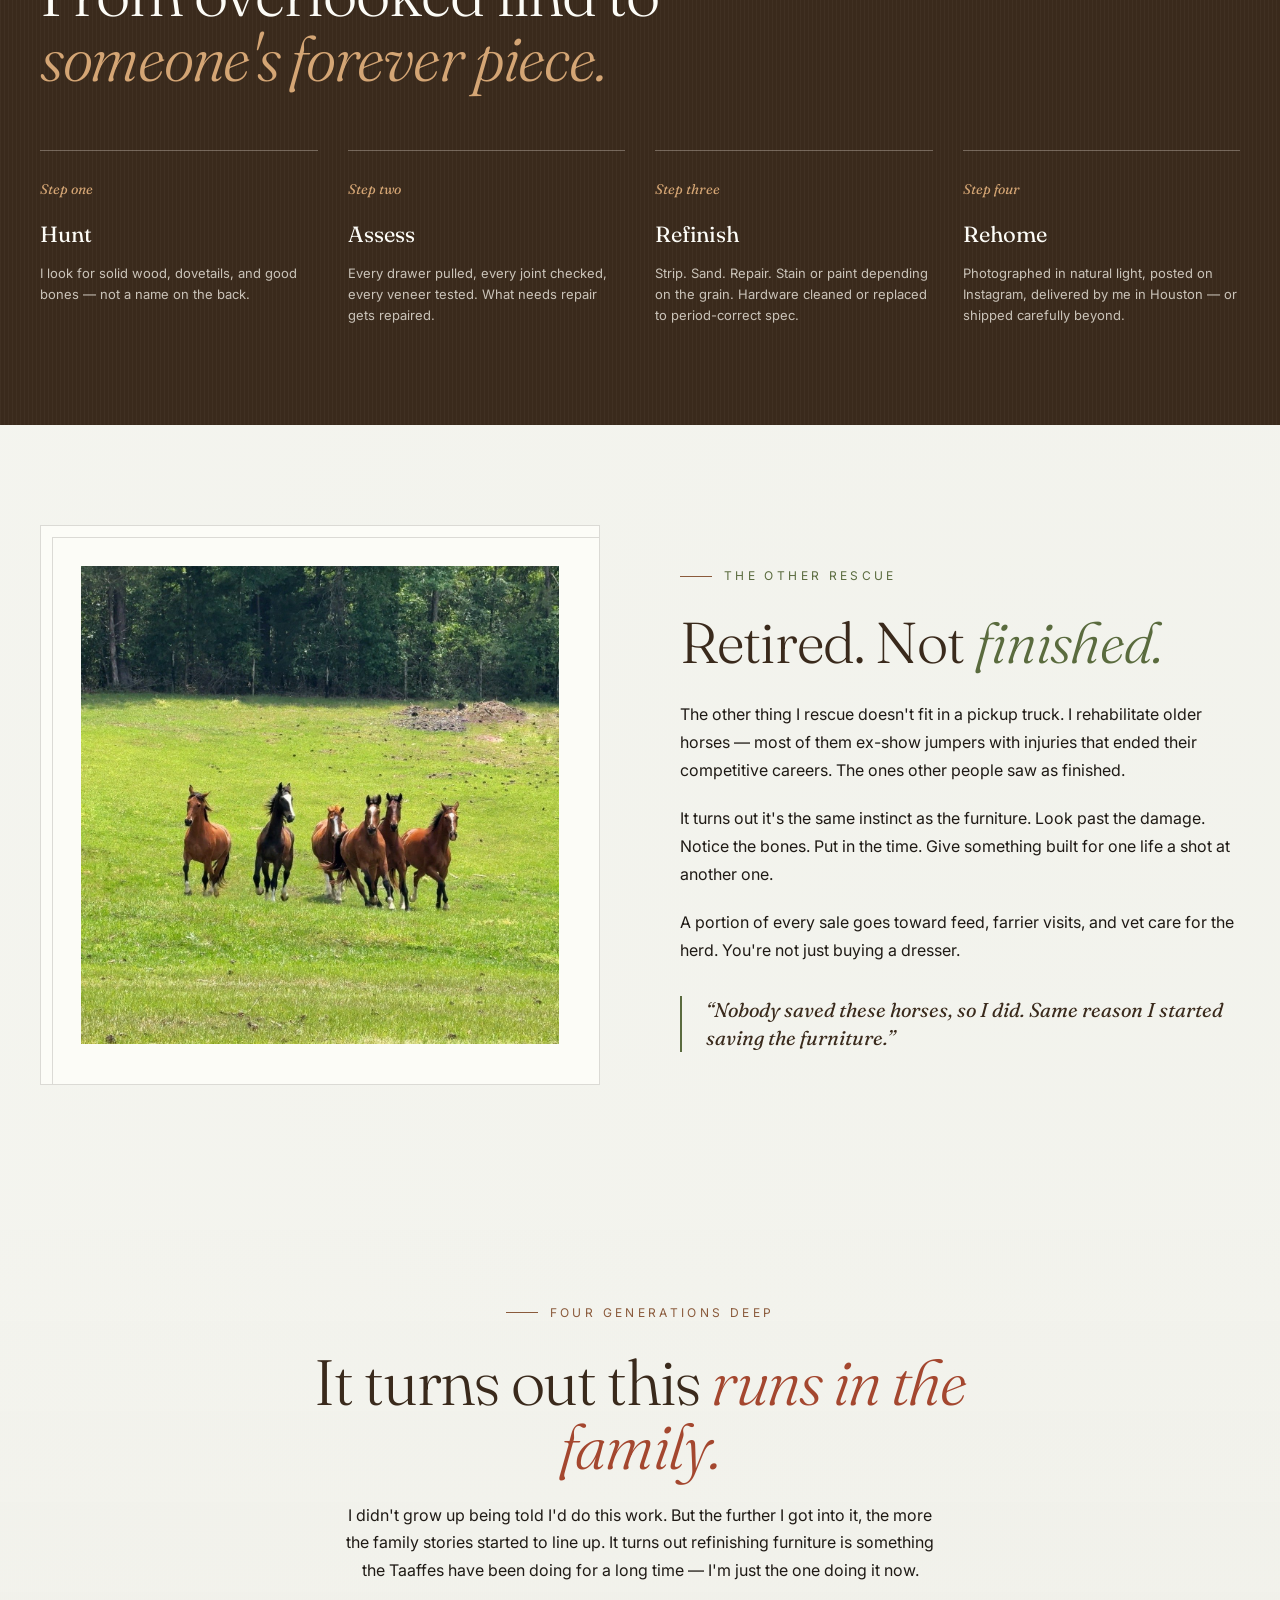
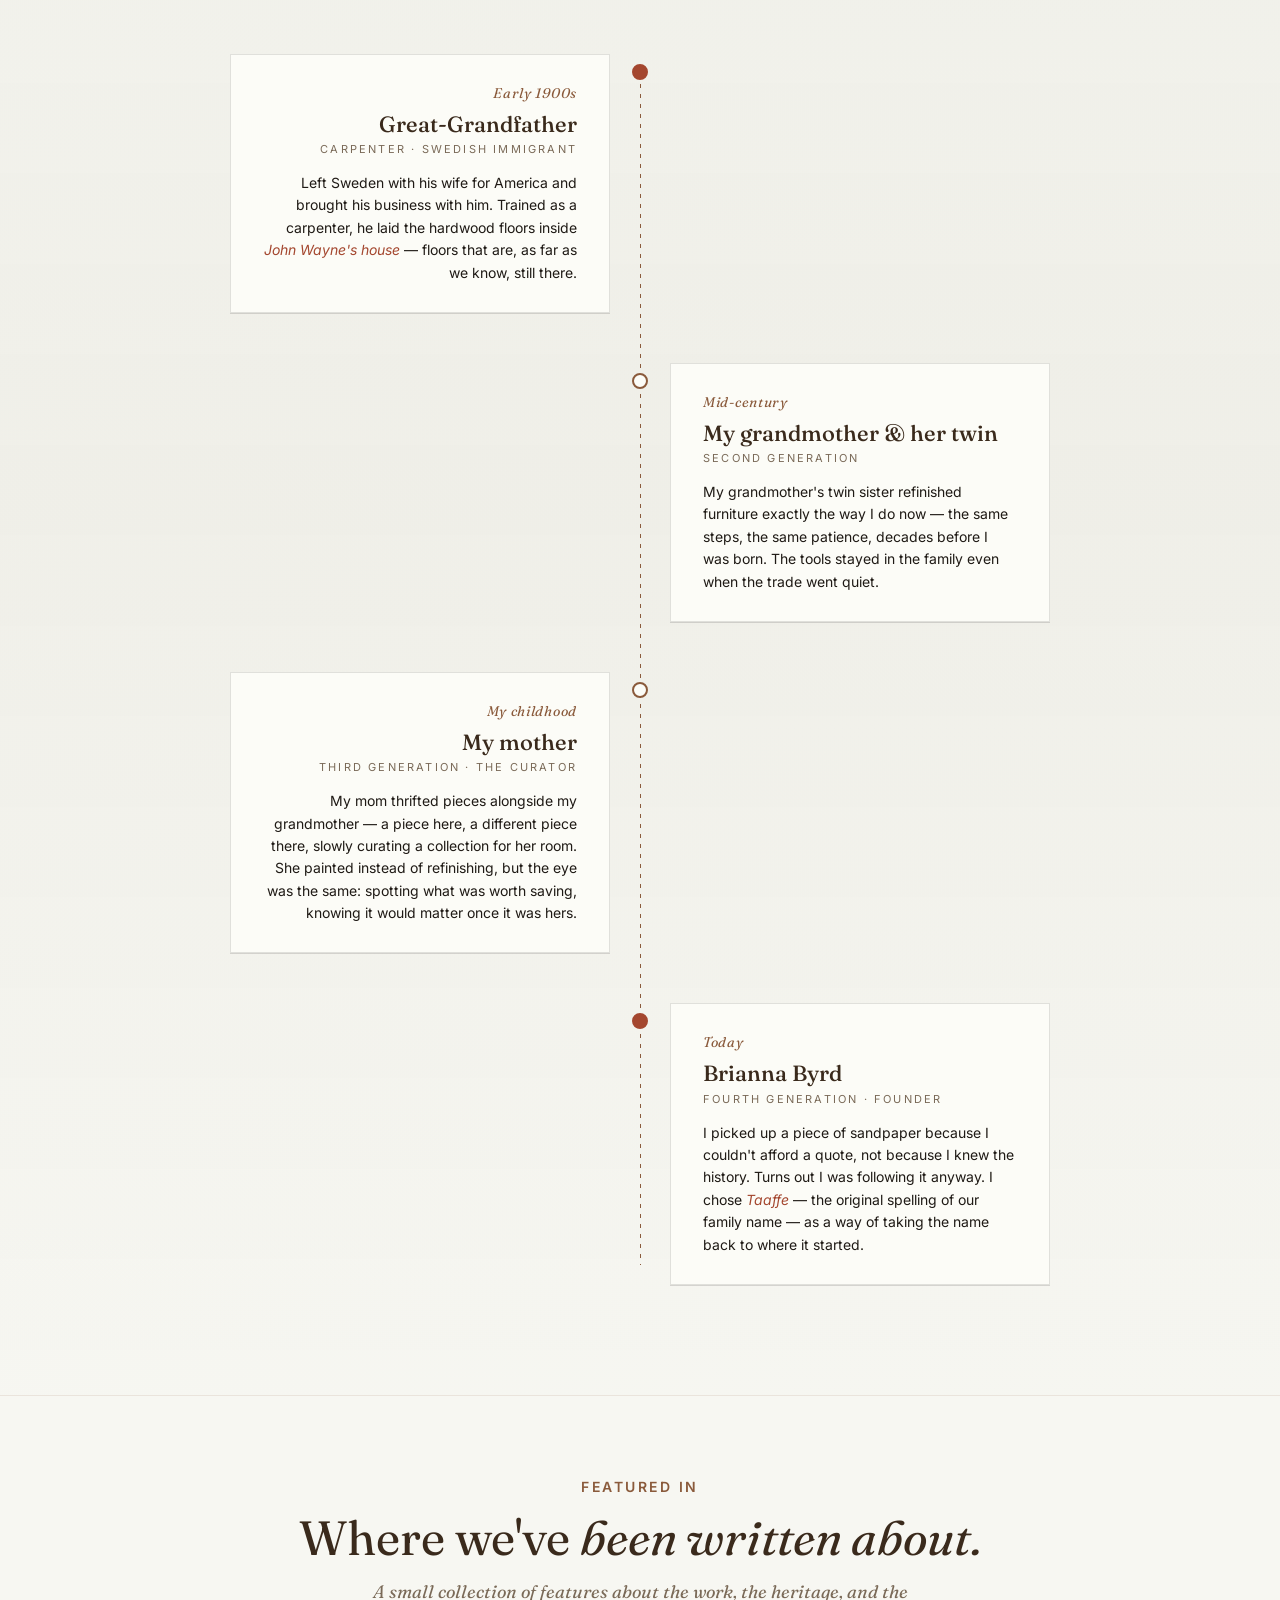
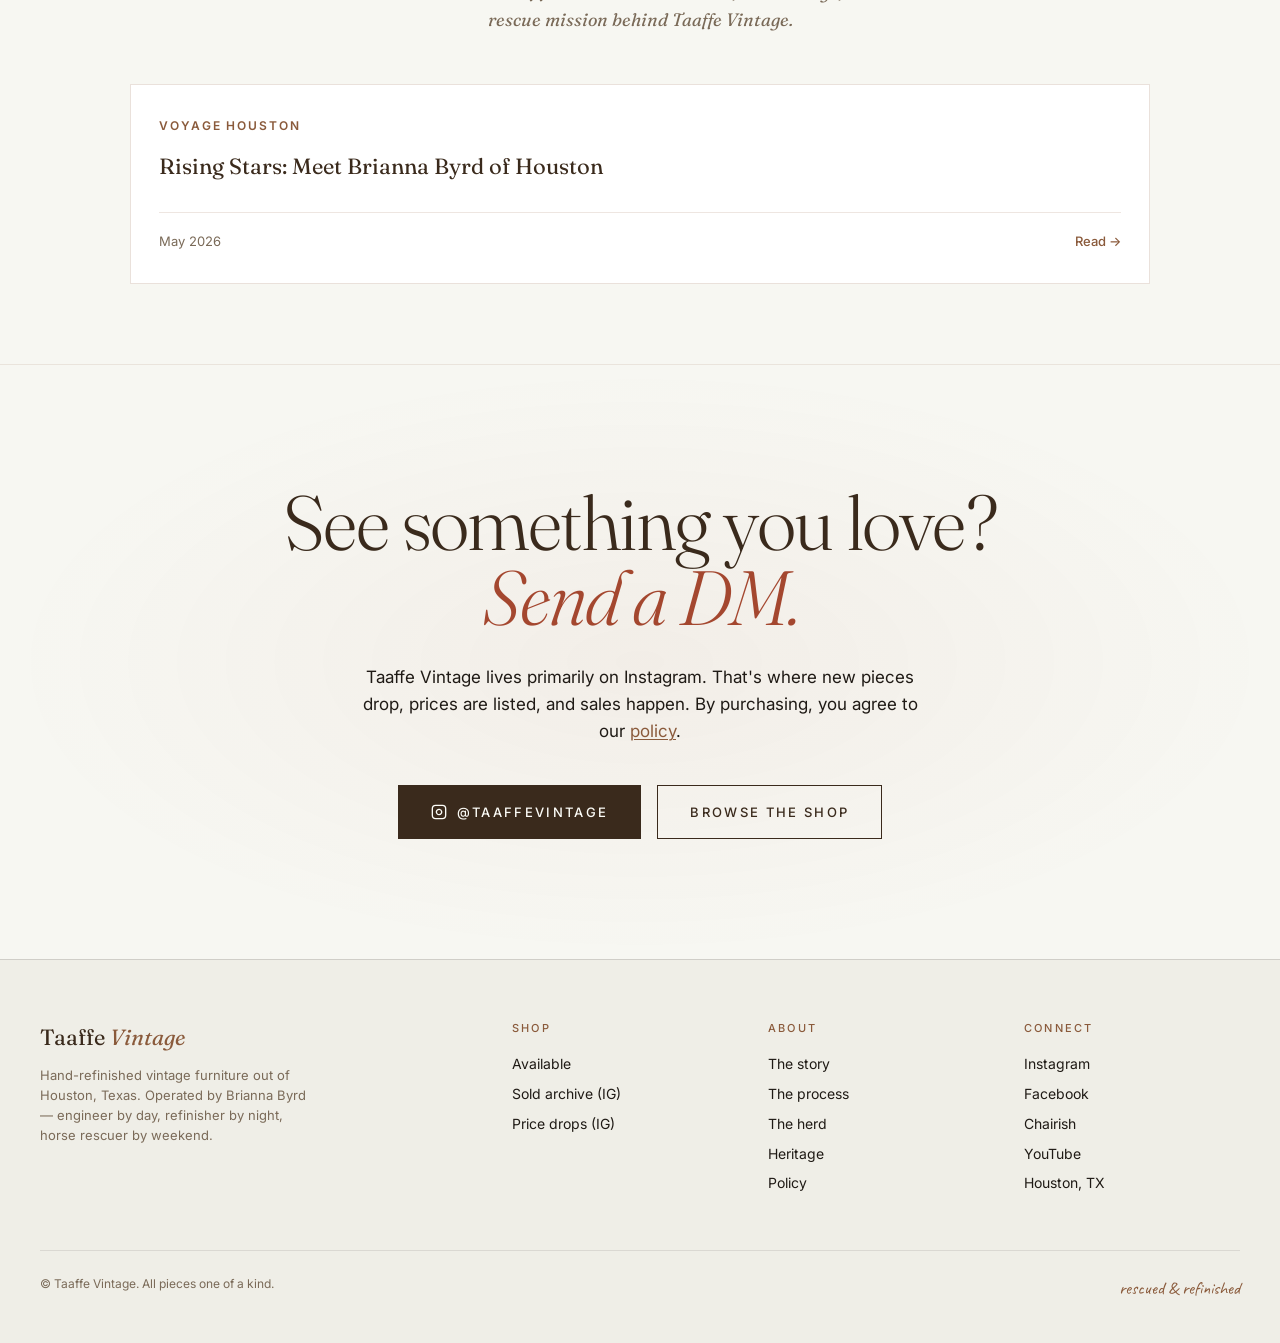
==== commit cf7ef038: "Update index.html" ====
--- a/index.html
+++ b/index.html
@@ -370,7 +370,7 @@
           <div class="gen-year">Today</div>
           <div class="gen-name">Brianna Byrd</div>
           <div class="gen-role">Fourth generation &middot; Founder</div>
-          <div class="gen-detail">I picked up a piece of sandpaper because I couldn't afford a quote, not because I knew the history. Turns out I was following it anyway. I chose <em>Taaffe</em> — the original Swedish spelling of our family name — as a way of taking the name back to where it started.</div>
+          <div class="gen-detail">I picked up a piece of sandpaper because I couldn't afford a quote, not because I knew the history. Turns out I was following it anyway. I chose <em>Taaffe</em> — the original spelling of our family name — as a way of taking the name back to where it started.</div>
         </div>
       </div>
     </div>
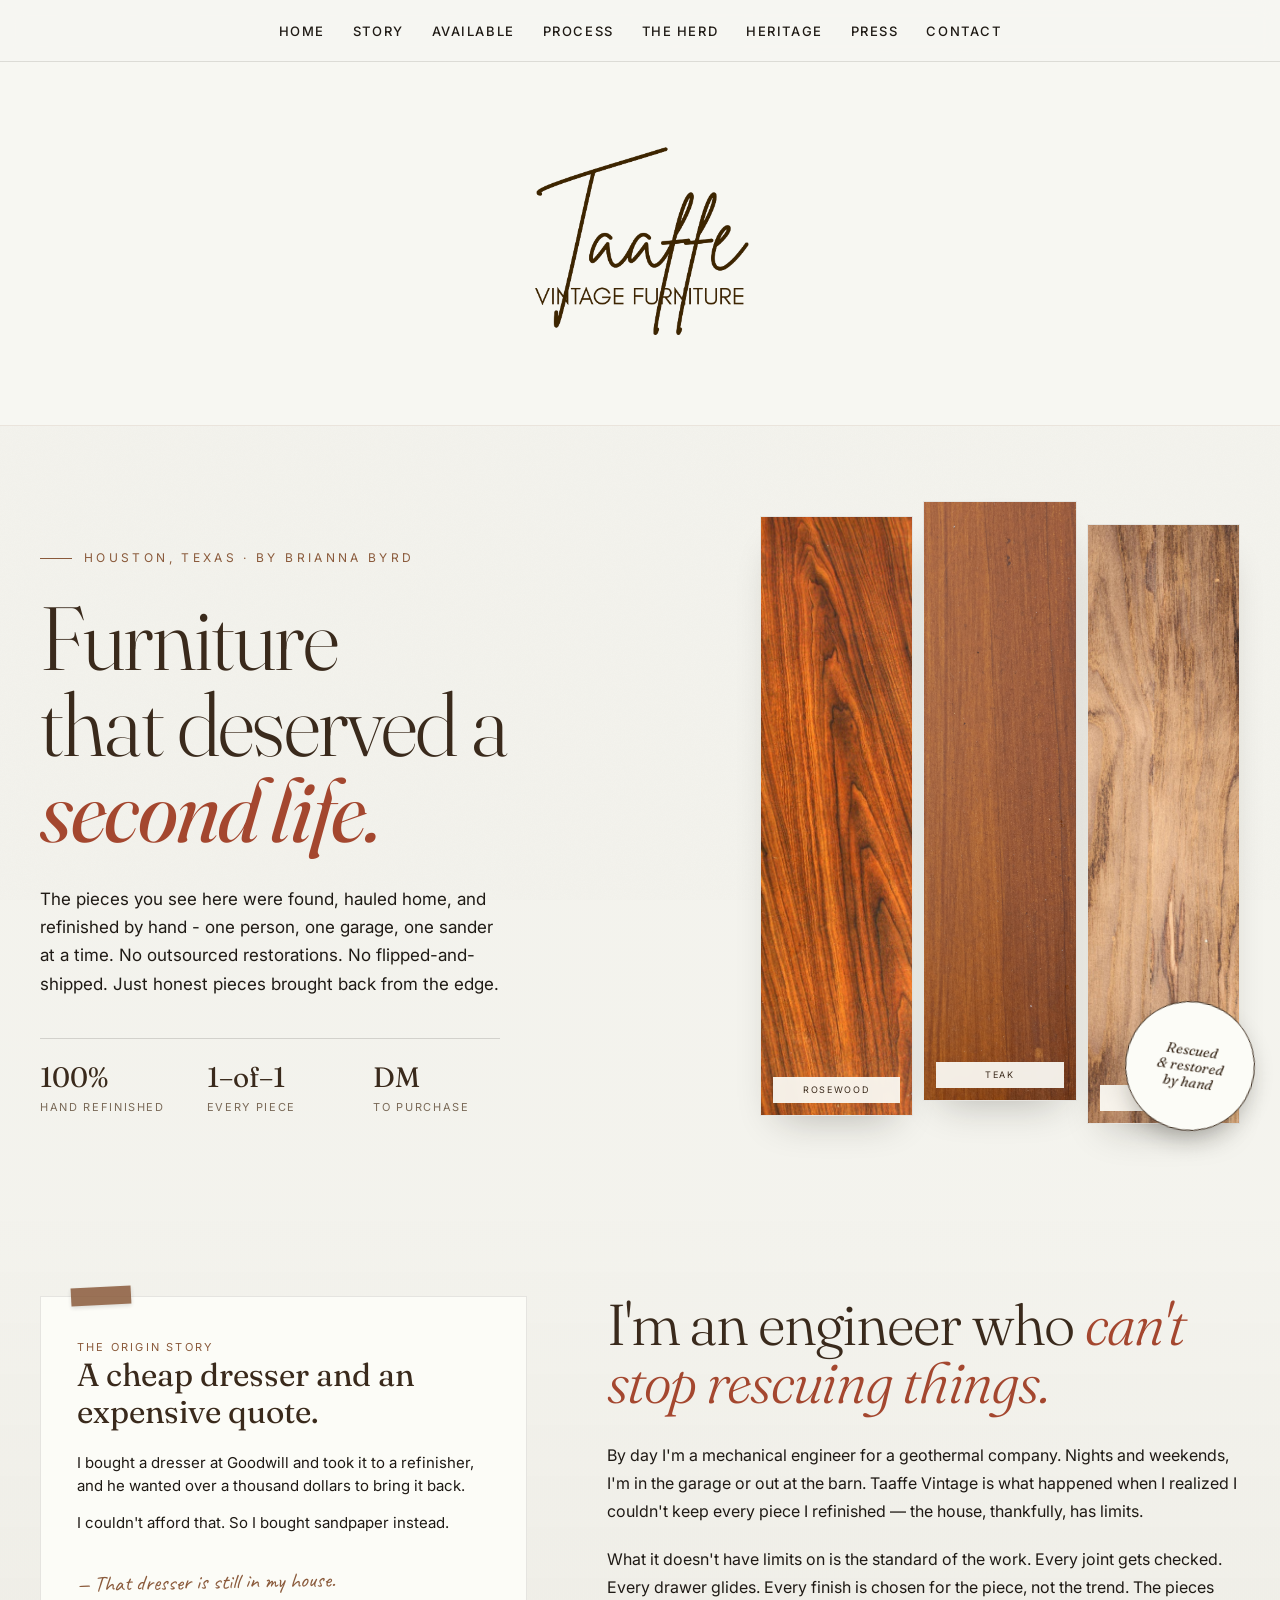
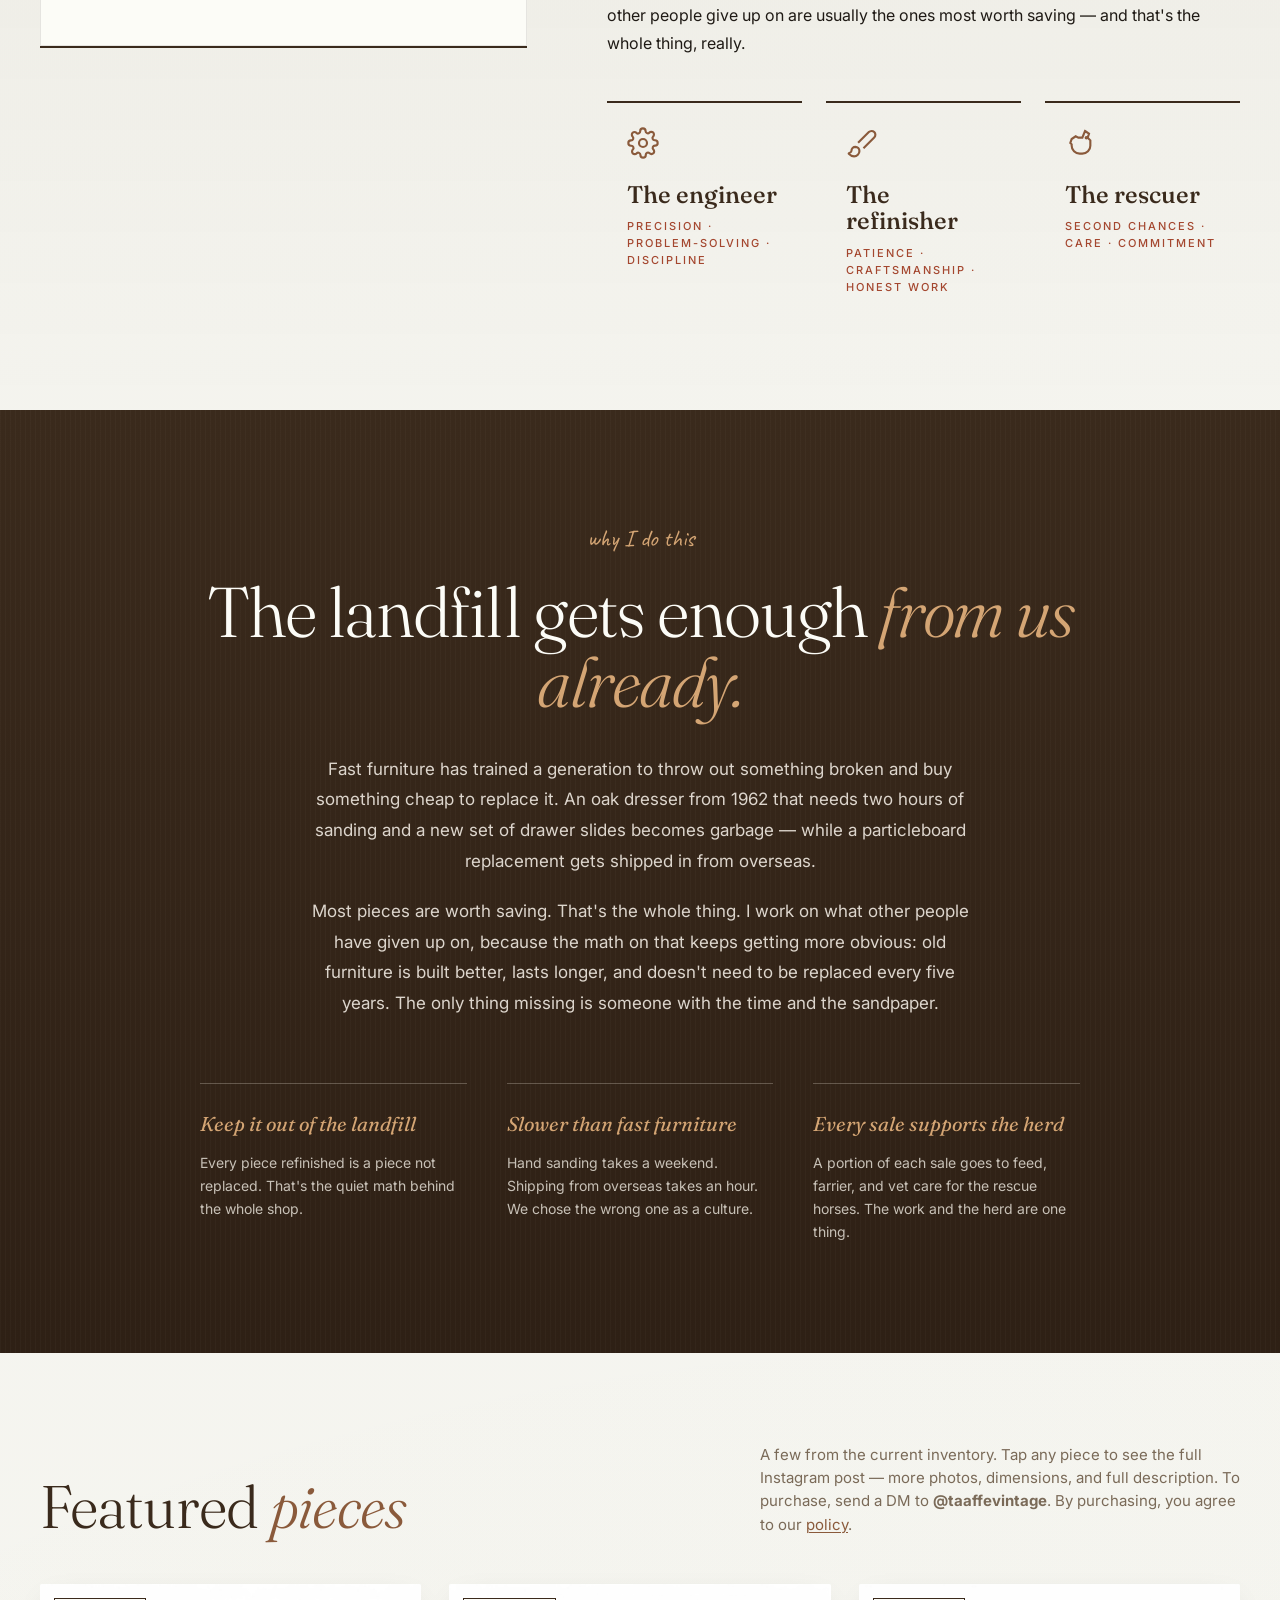
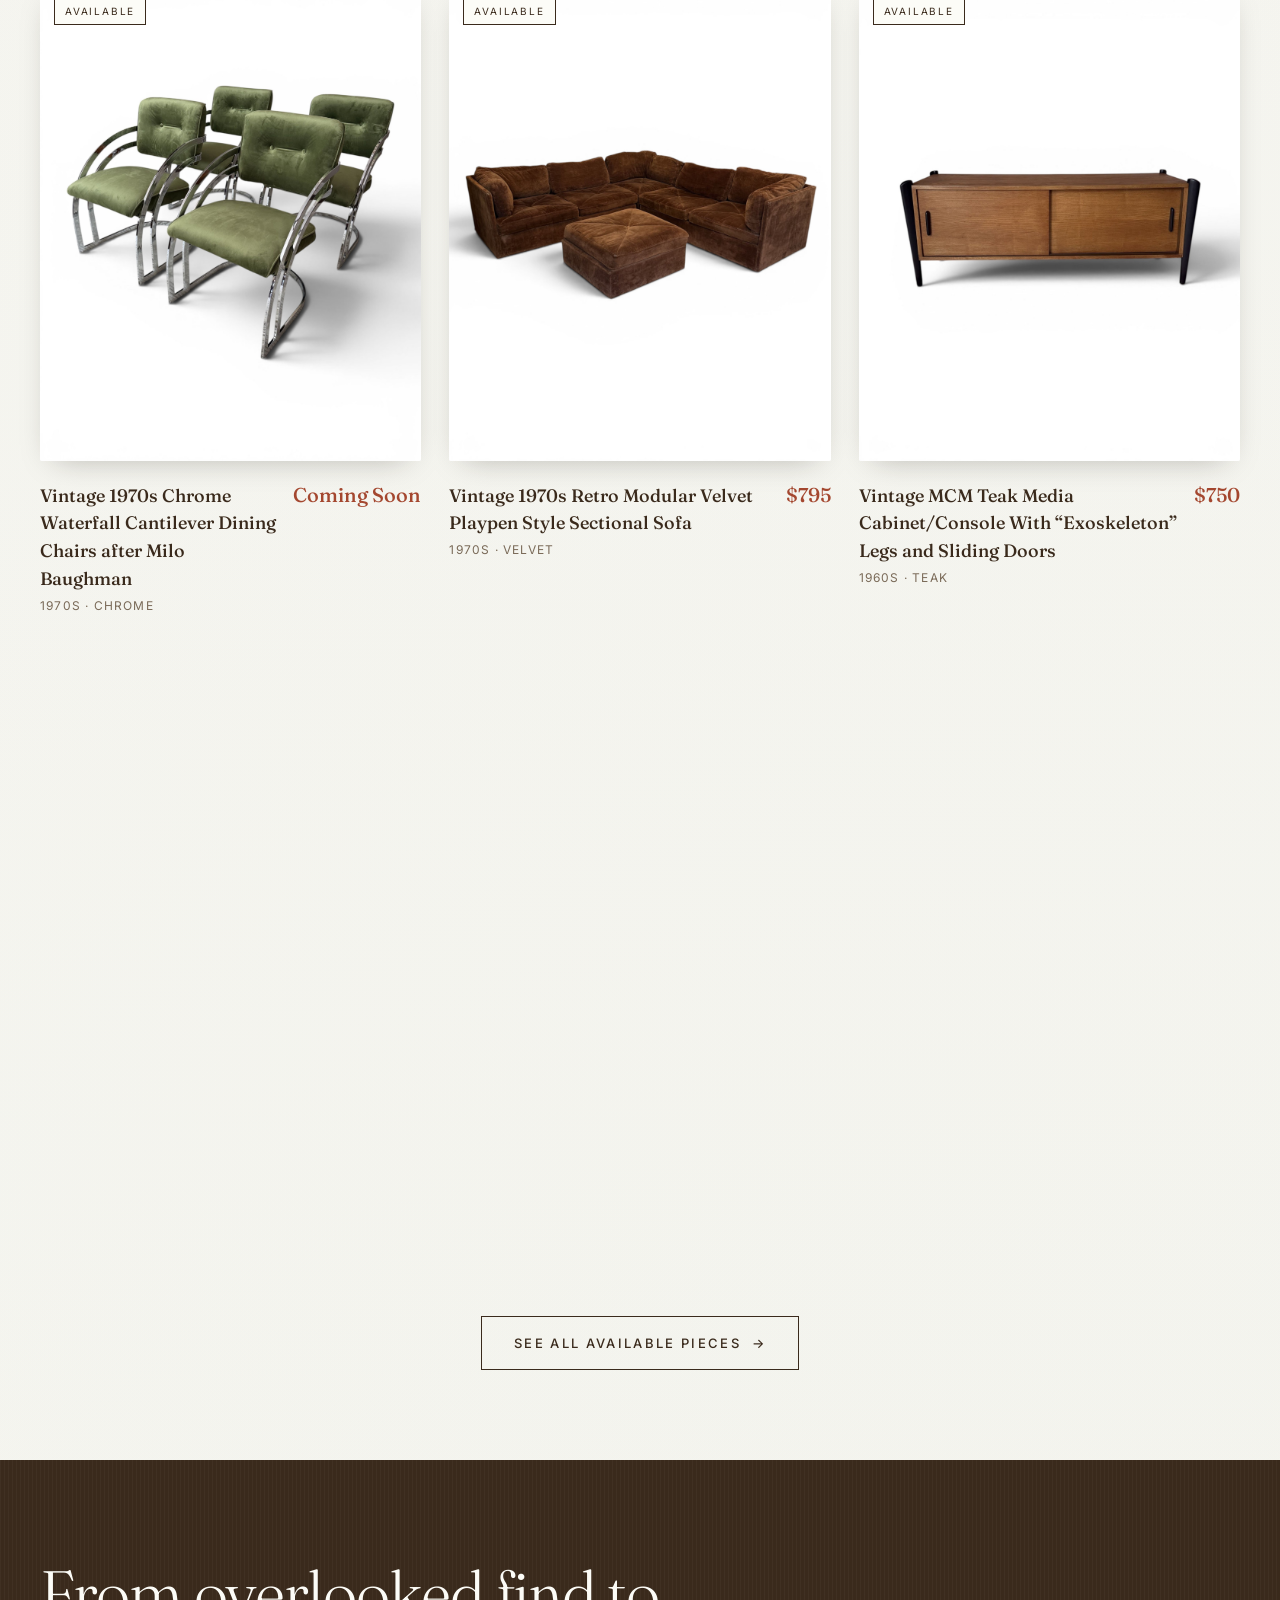
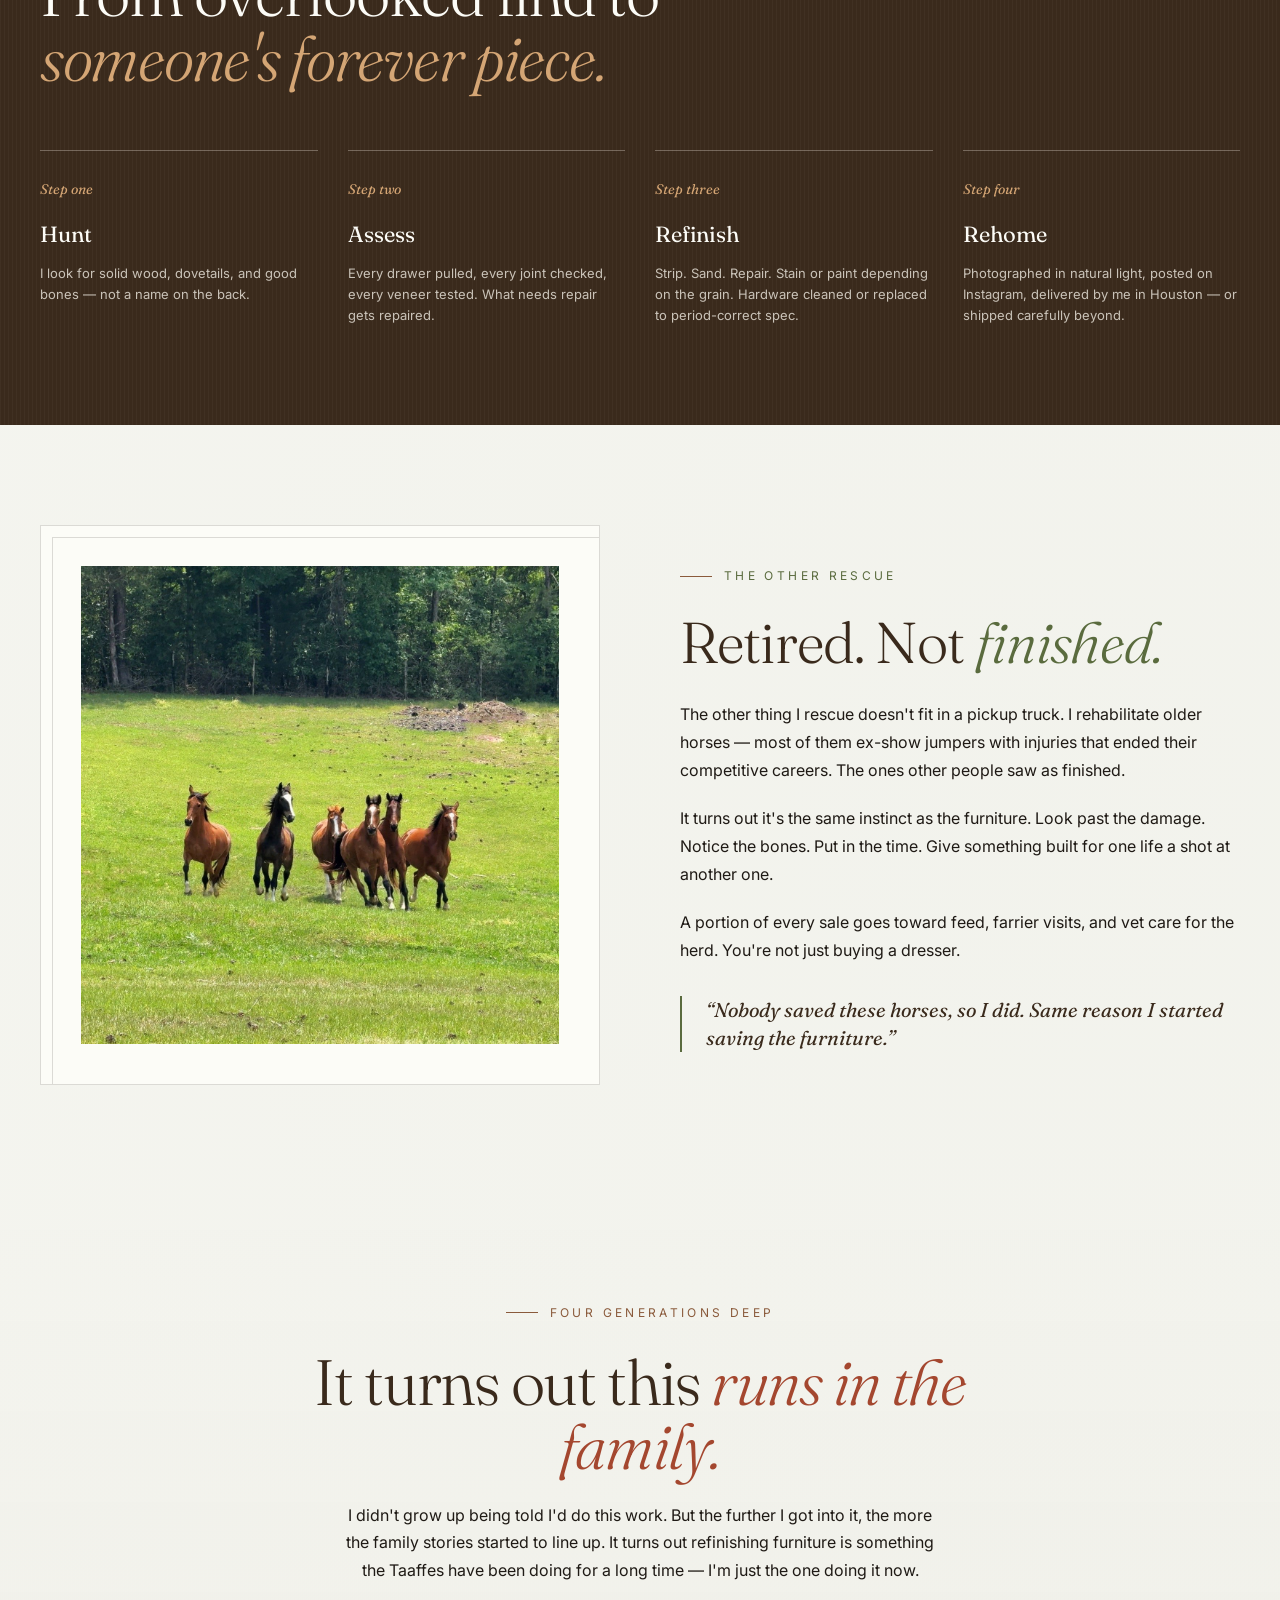
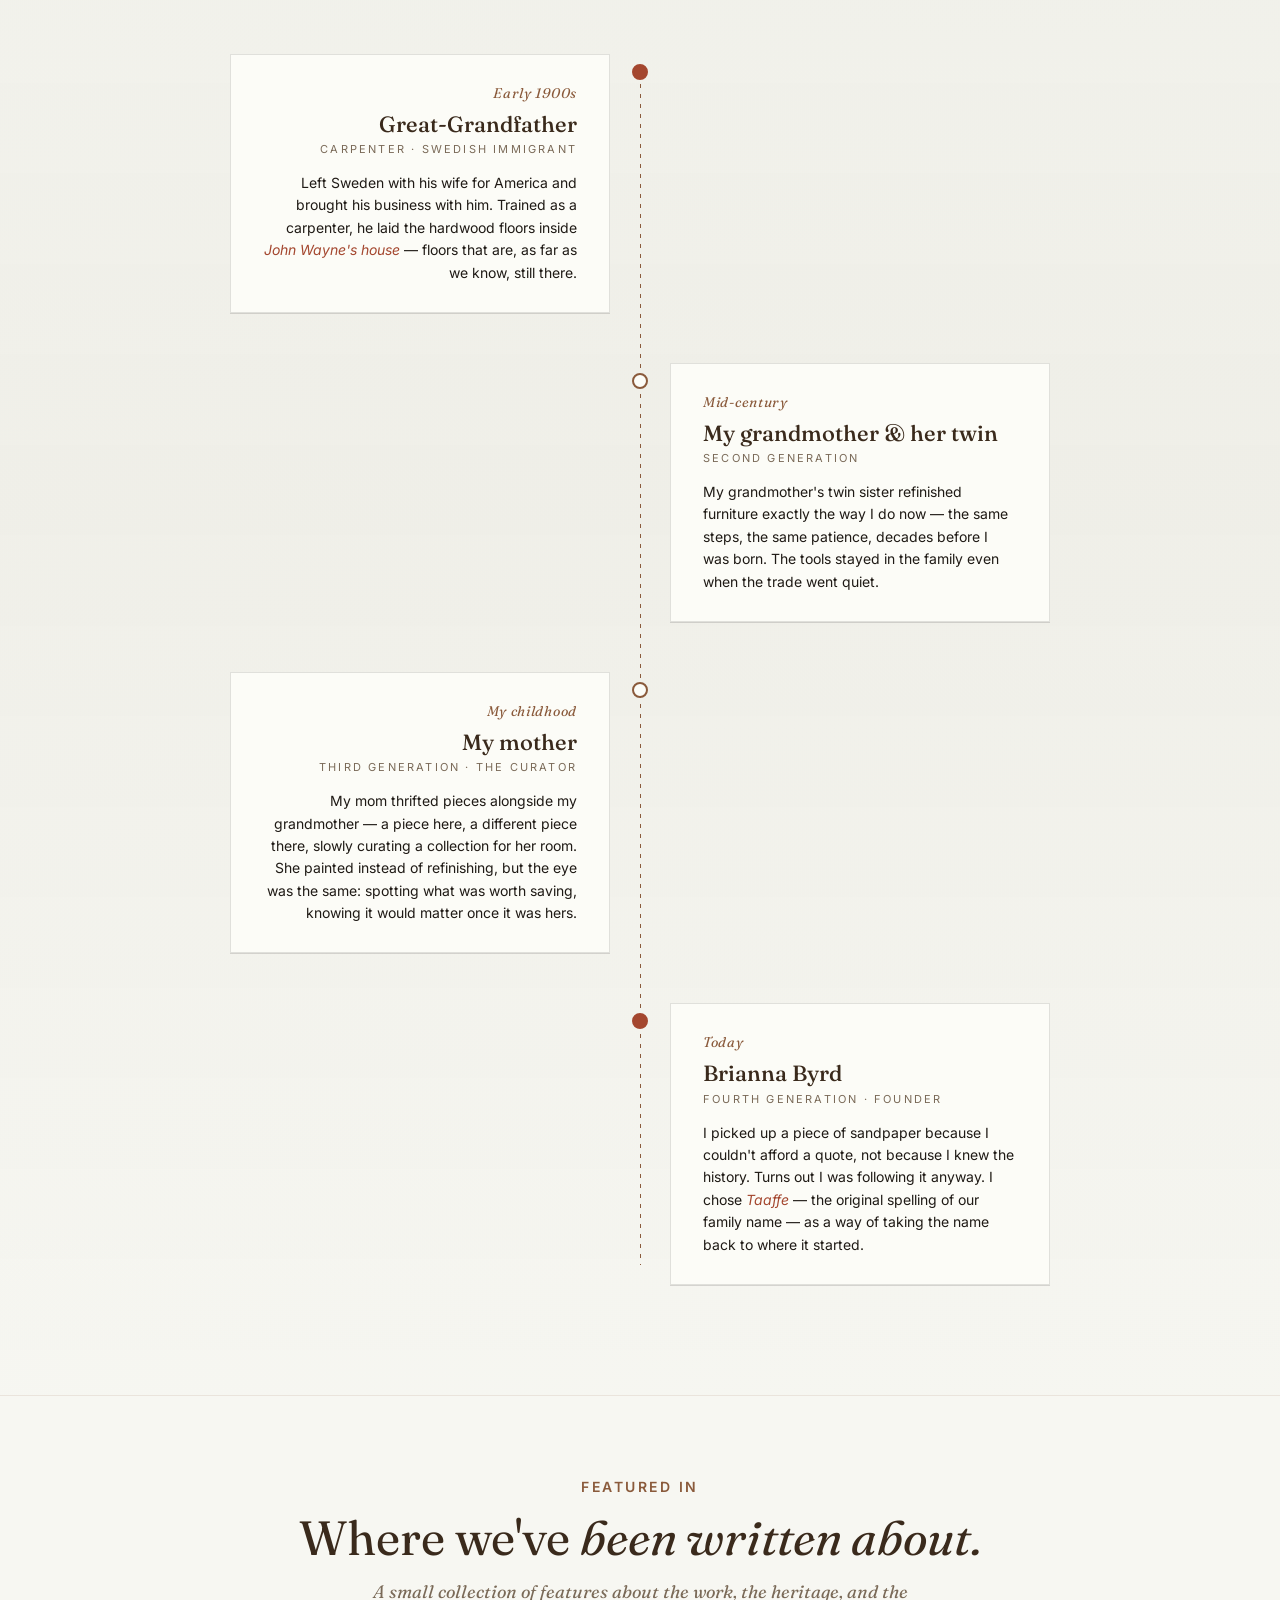
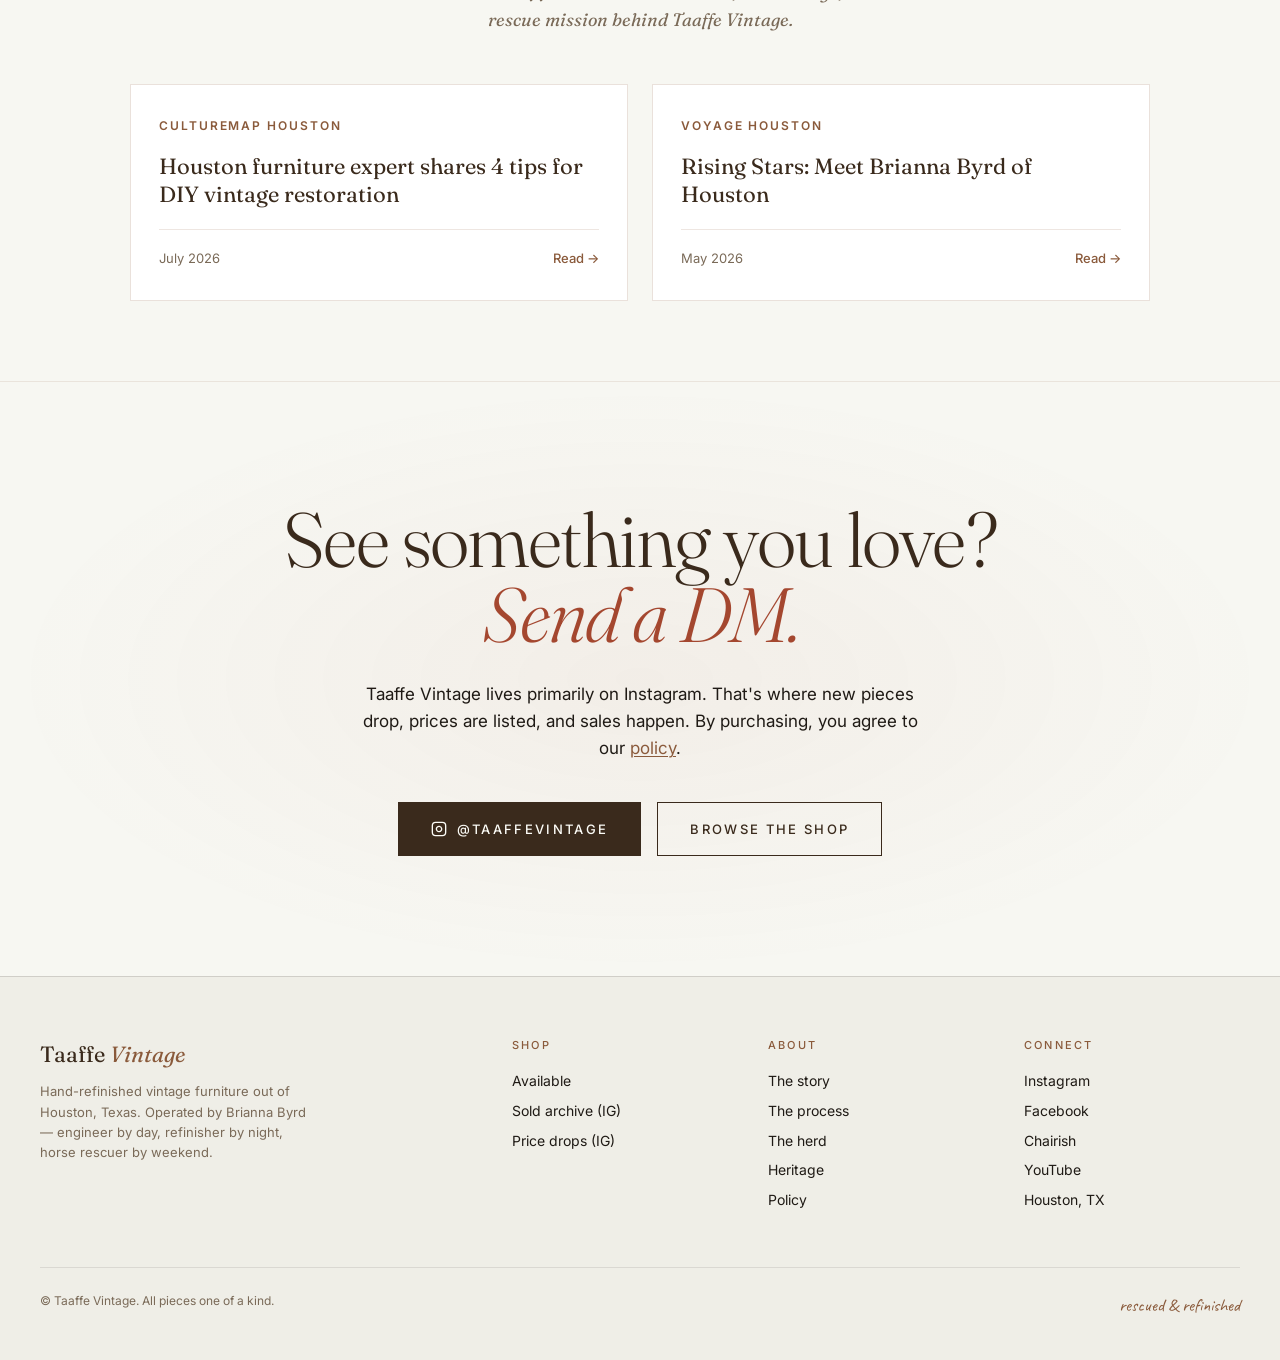
==== commit 80a21b4d: "Update index.html" ====
--- a/index.html
+++ b/index.html
@@ -395,6 +395,17 @@
 
       <!-- ARTICLE: Voyage Houston -->
       <a class="press-card"
+         href="https://houston.culturemap.com/news/home-design/brianna-byrd-taaffe-vintage-furniture/"
+         target="_blank"
+         rel="noopener noreferrer">
+        <div class="press-card-publication">CultureMap Houston</div>
+        <h3 class="press-card-title">Houston furniture expert shares 4 tips for DIY vintage restoration</h3>
+        <div class="press-card-meta">
+          <span class="press-card-date">July 2026</span>
+          <span class="press-card-arrow">Read →</span>
+        </div>
+      </a>
+      <a class="press-card"
          href="https://voyagehouston.com/interview/rising-stars-meet-brianna-byrd-of-houston"
          target="_blank"
          rel="noopener noreferrer">
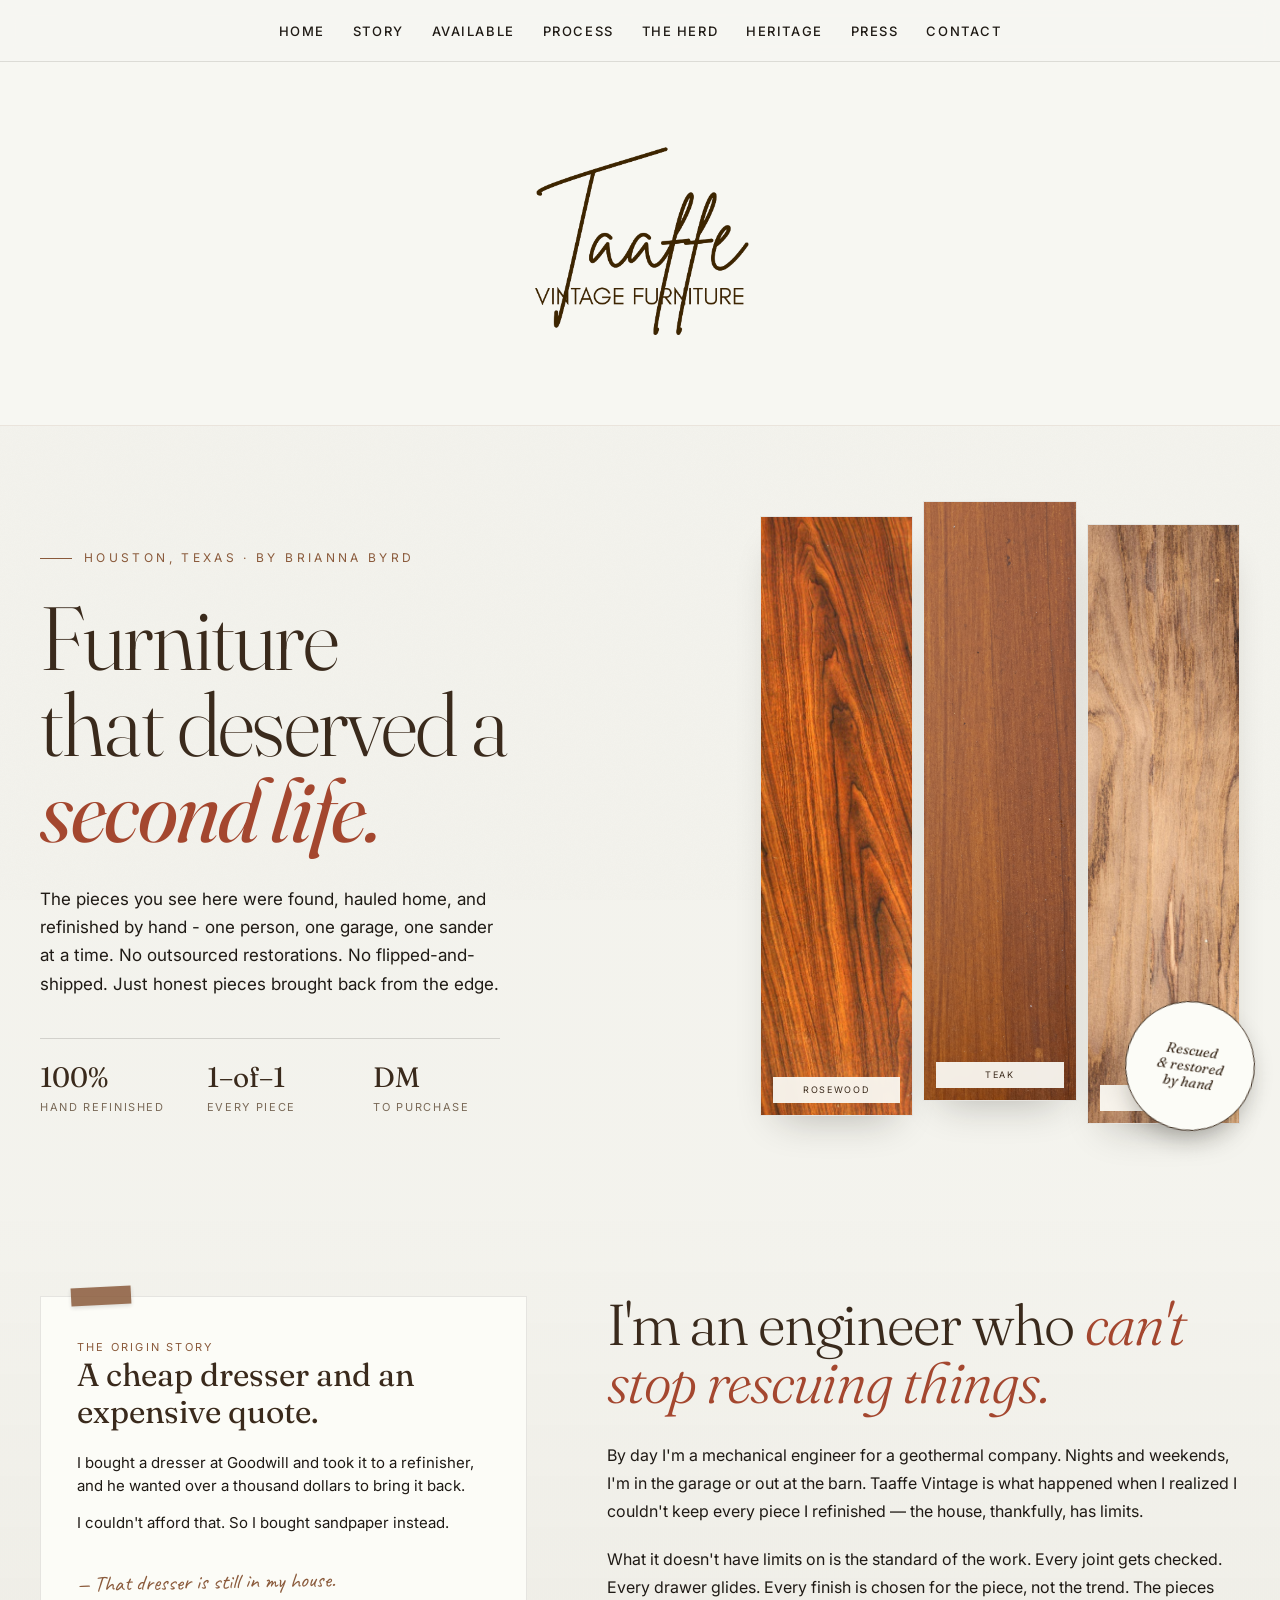
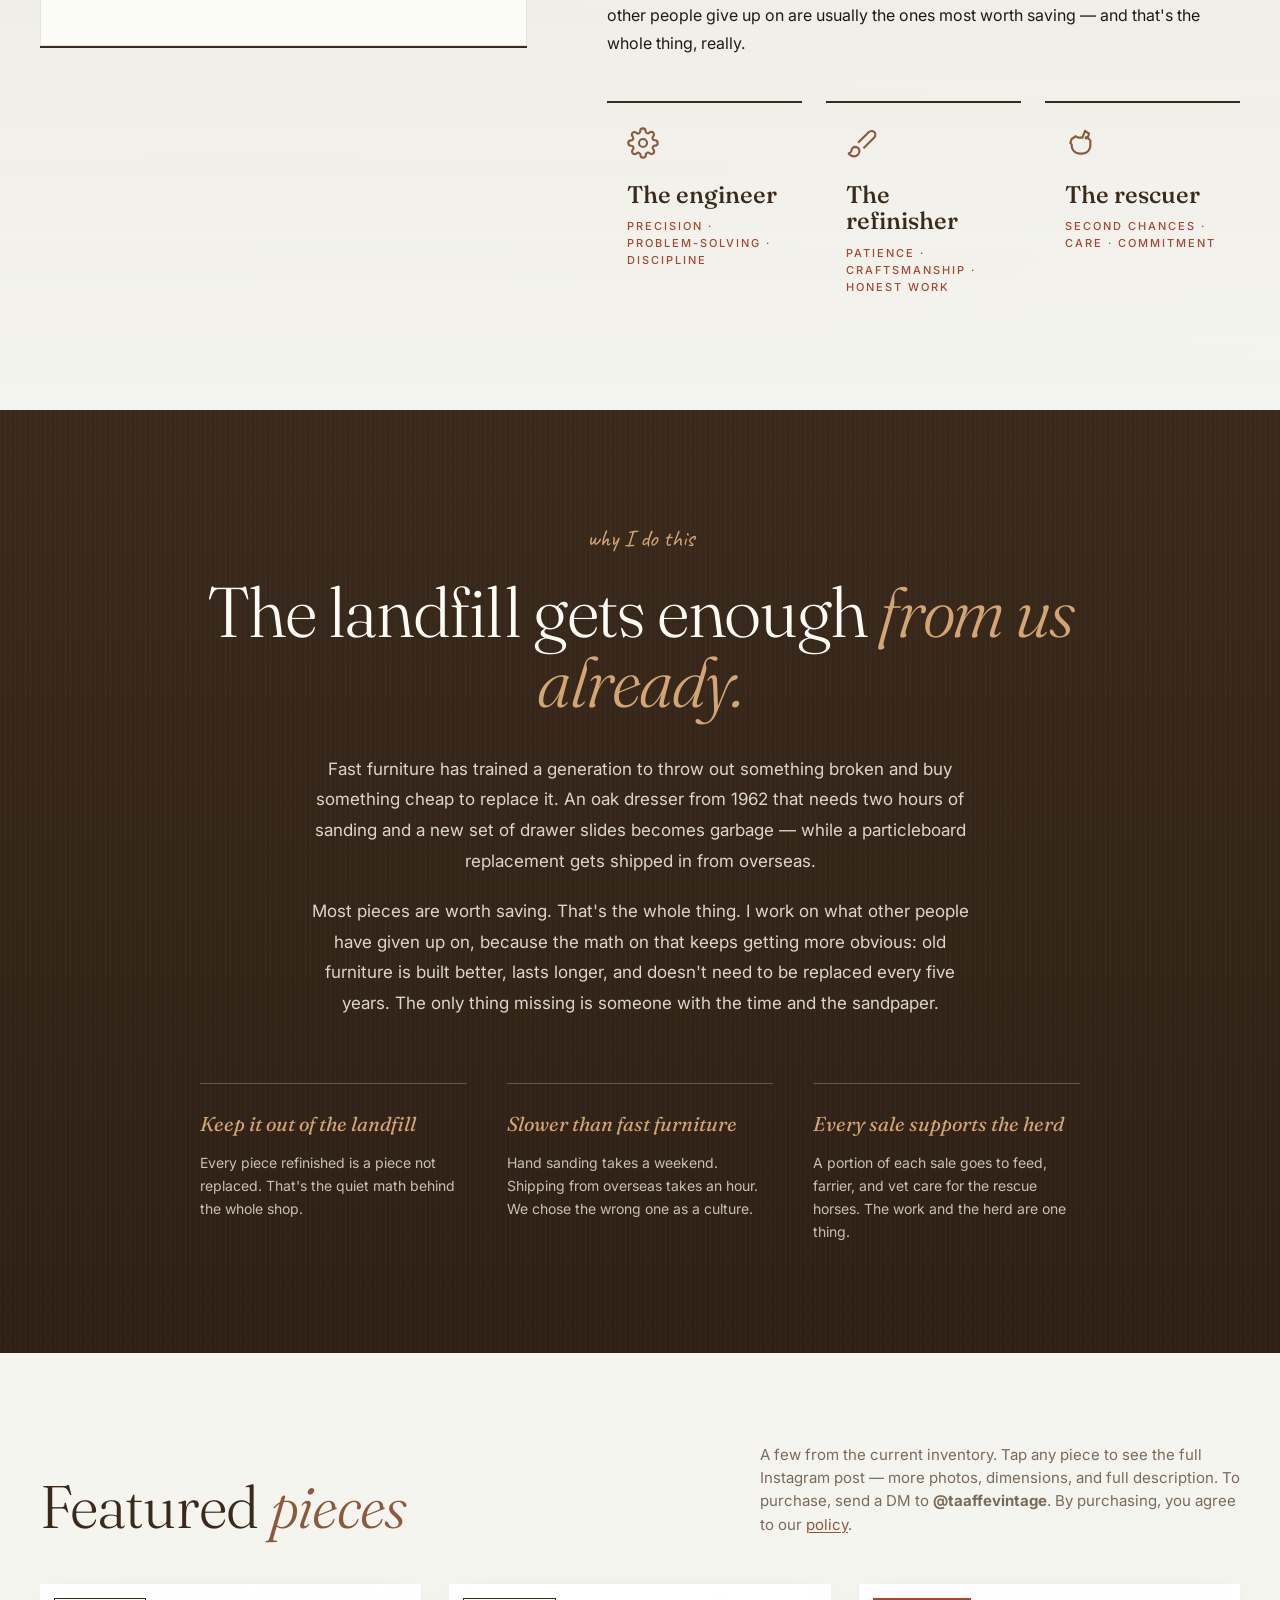
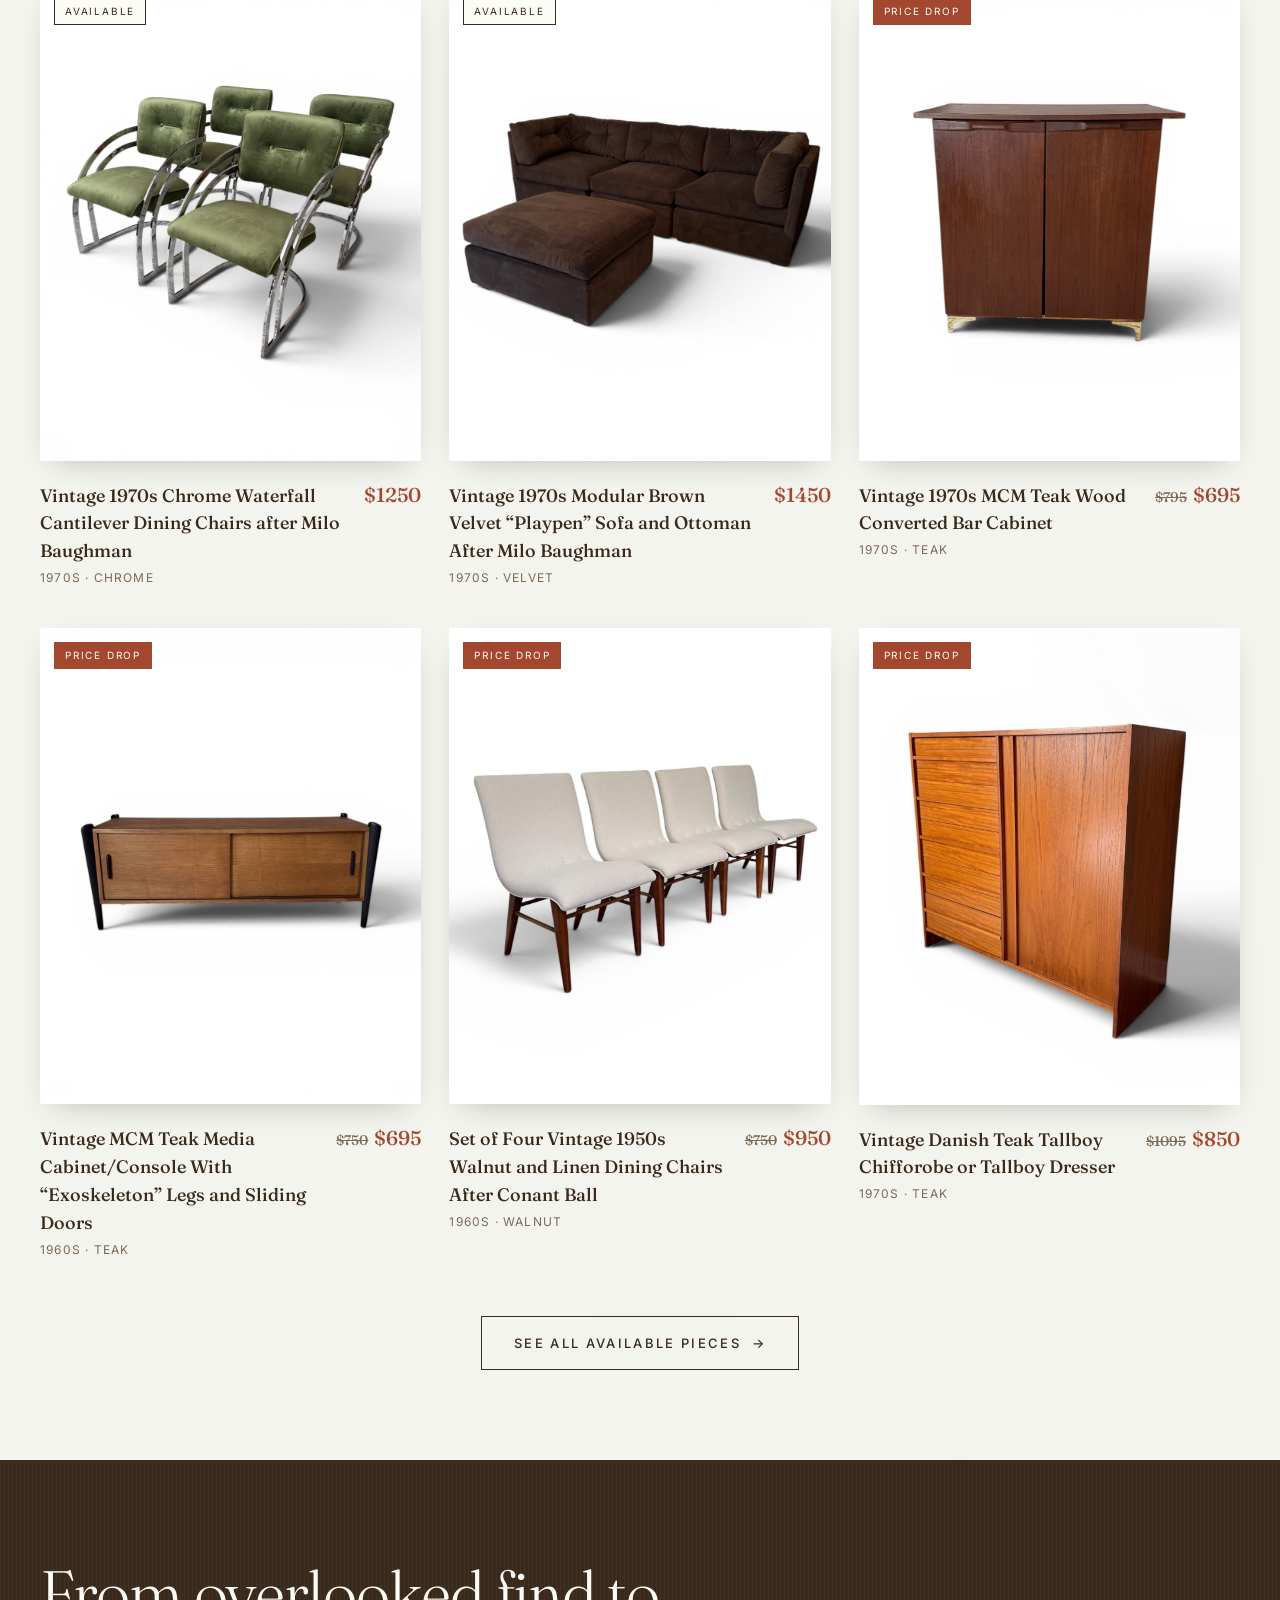
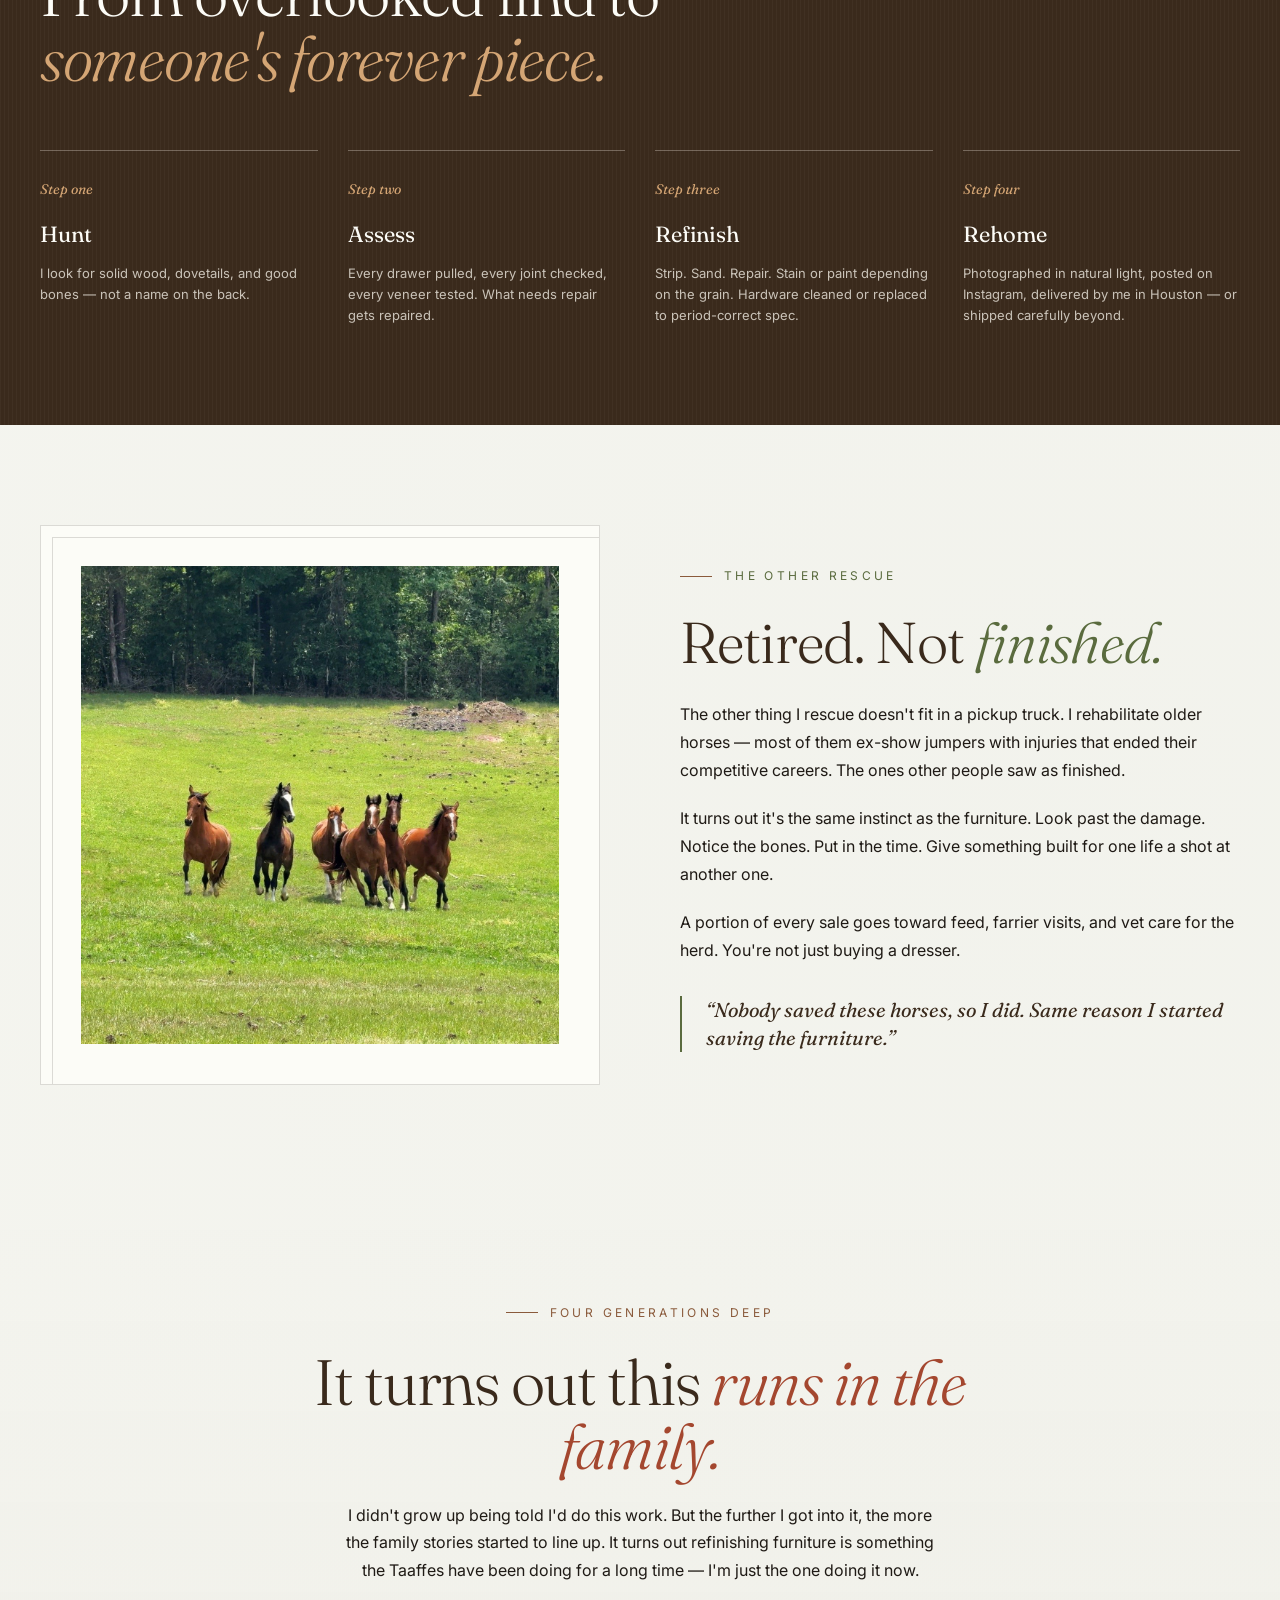
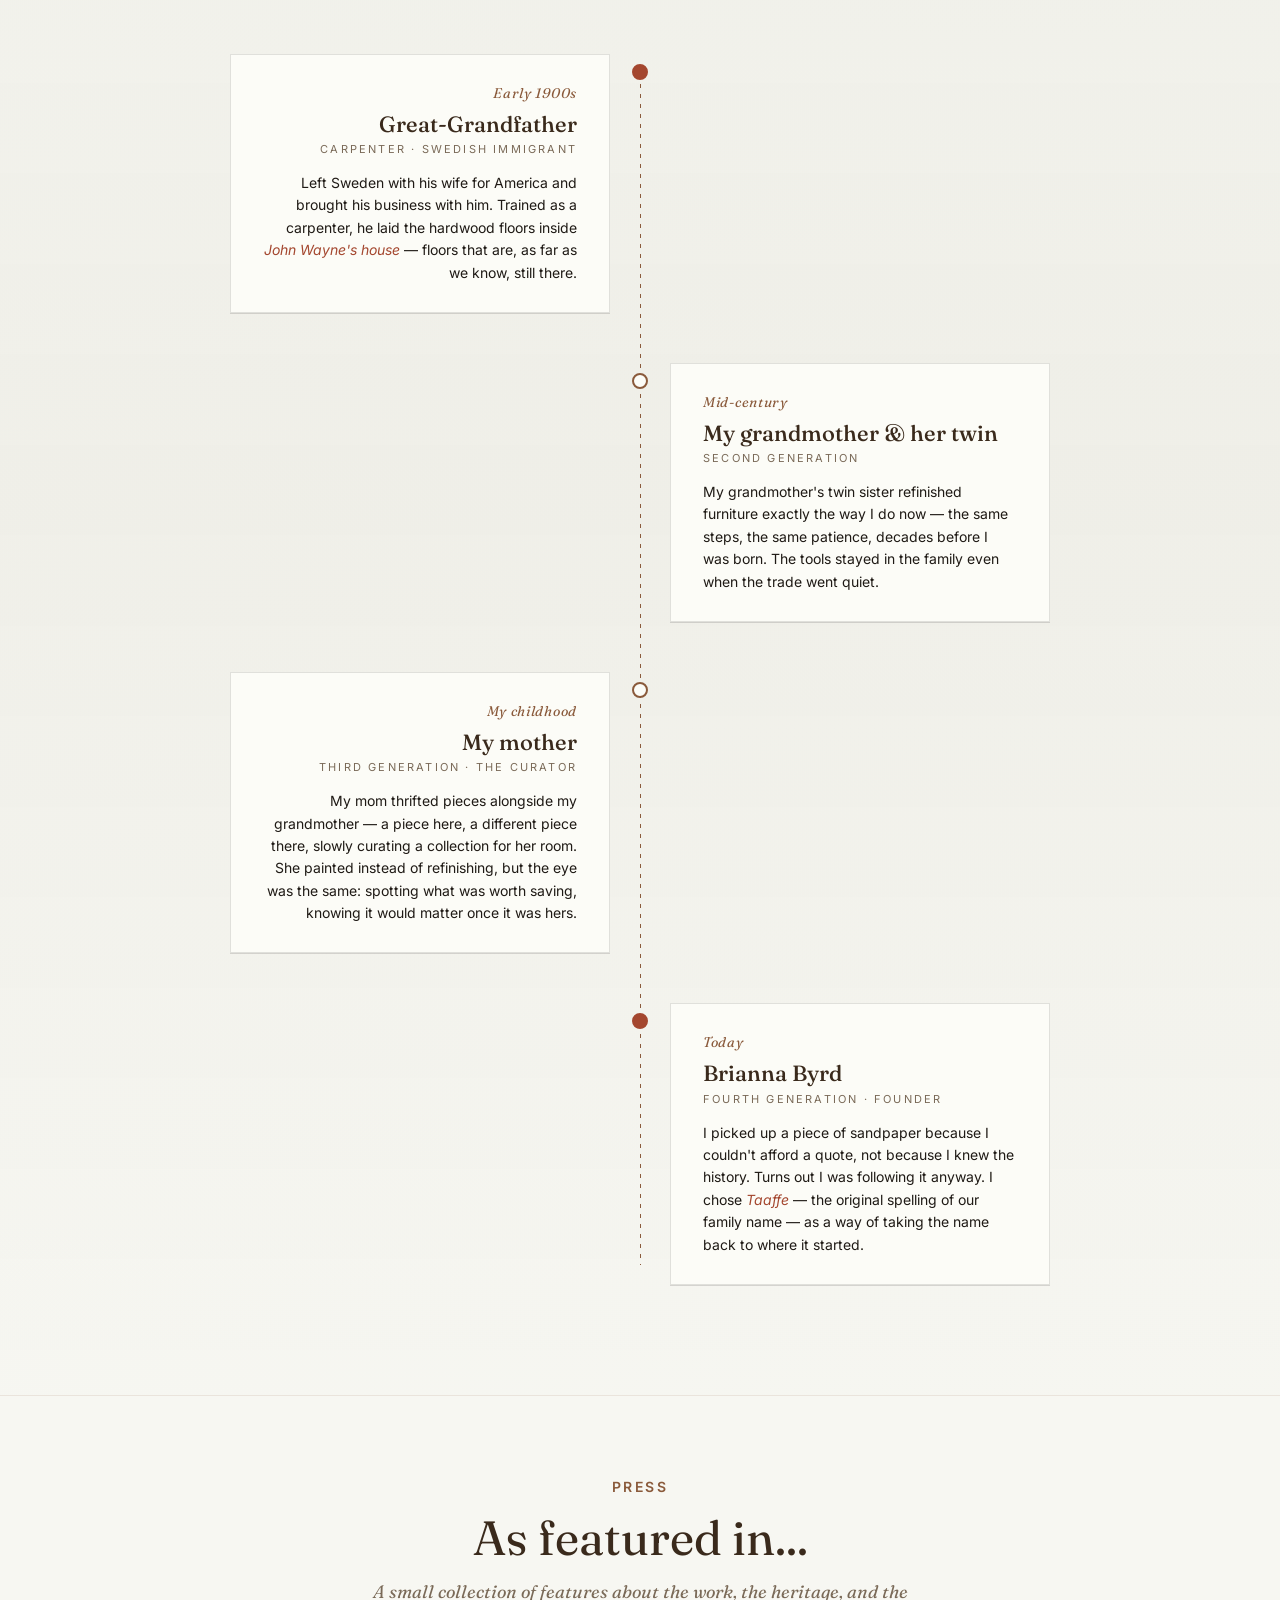
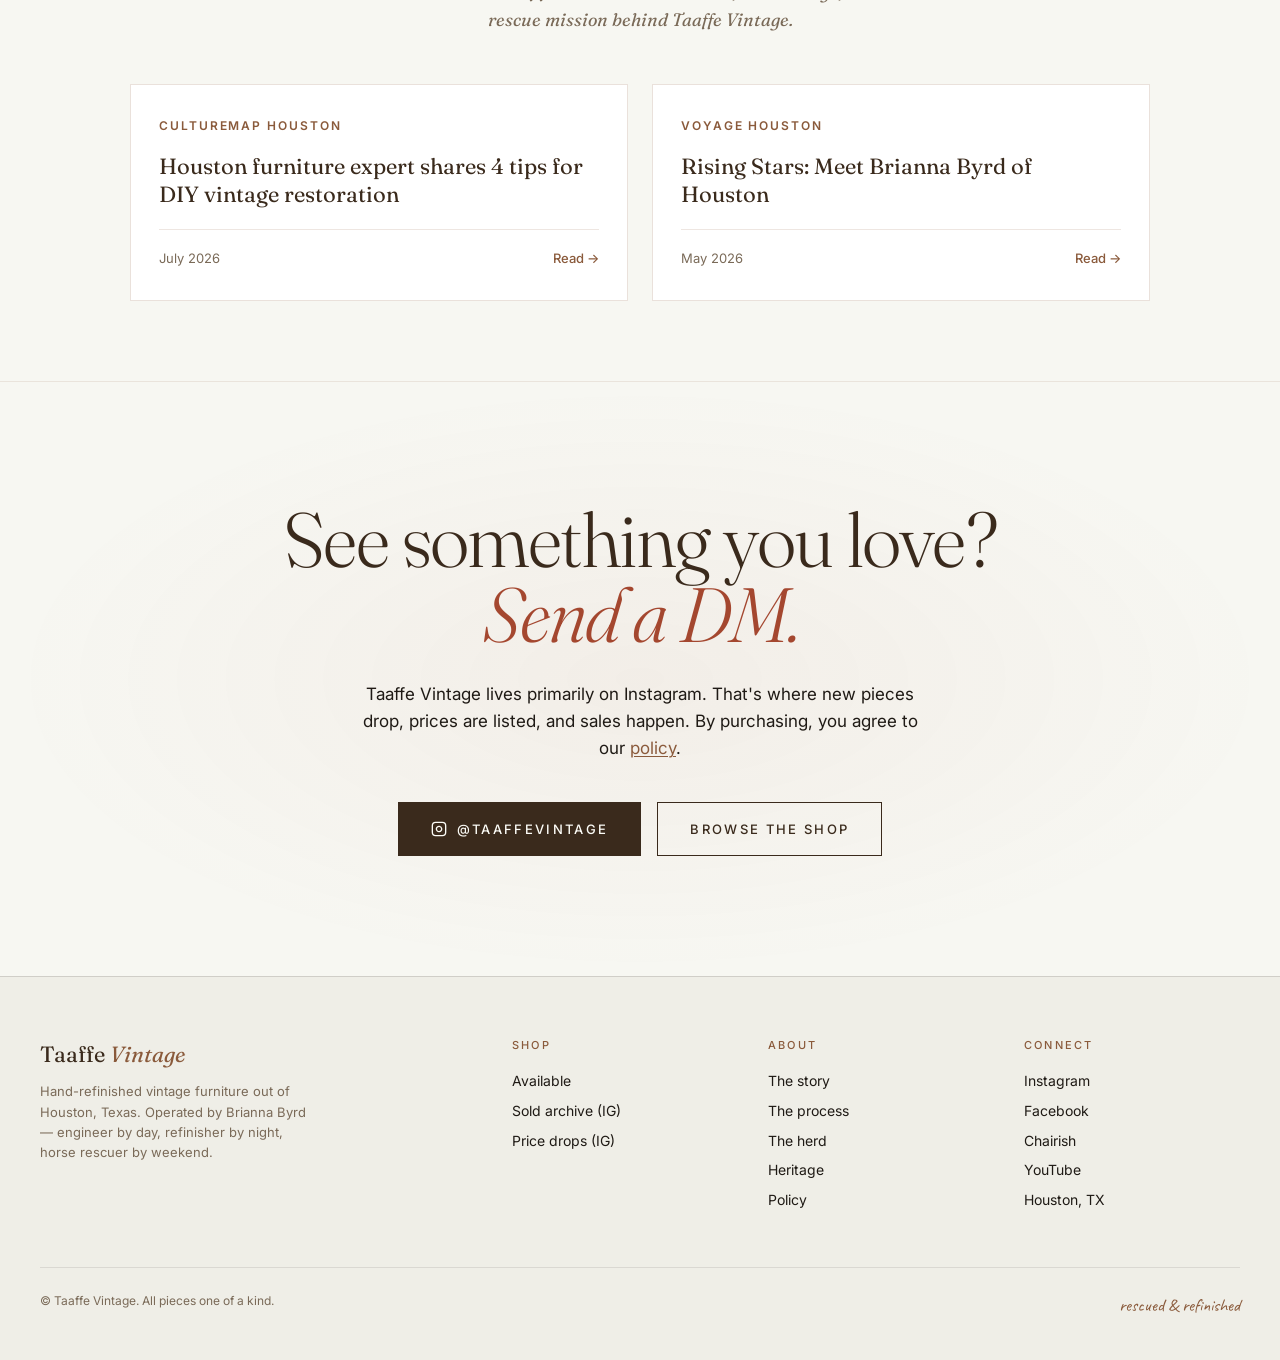
==== commit e5cceb96: "Update index.html" ====
--- a/index.html
+++ b/index.html
@@ -386,8 +386,8 @@
 <section class="press" id="press">
   <div class="container">
     <div class="press-header">
-      <div class="press-eyebrow">FEATURED IN</div>
-      <h2 class="press-title">Where we've <em>been written about.</em></h2>
+      <div class="press-eyebrow">PRESS</div>
+      <h2 class="press-title">As featured in...</h2>
       <p class="press-sub">A small collection of features about the work, the heritage, and the rescue mission behind Taaffe Vintage.</p>
     </div>
 
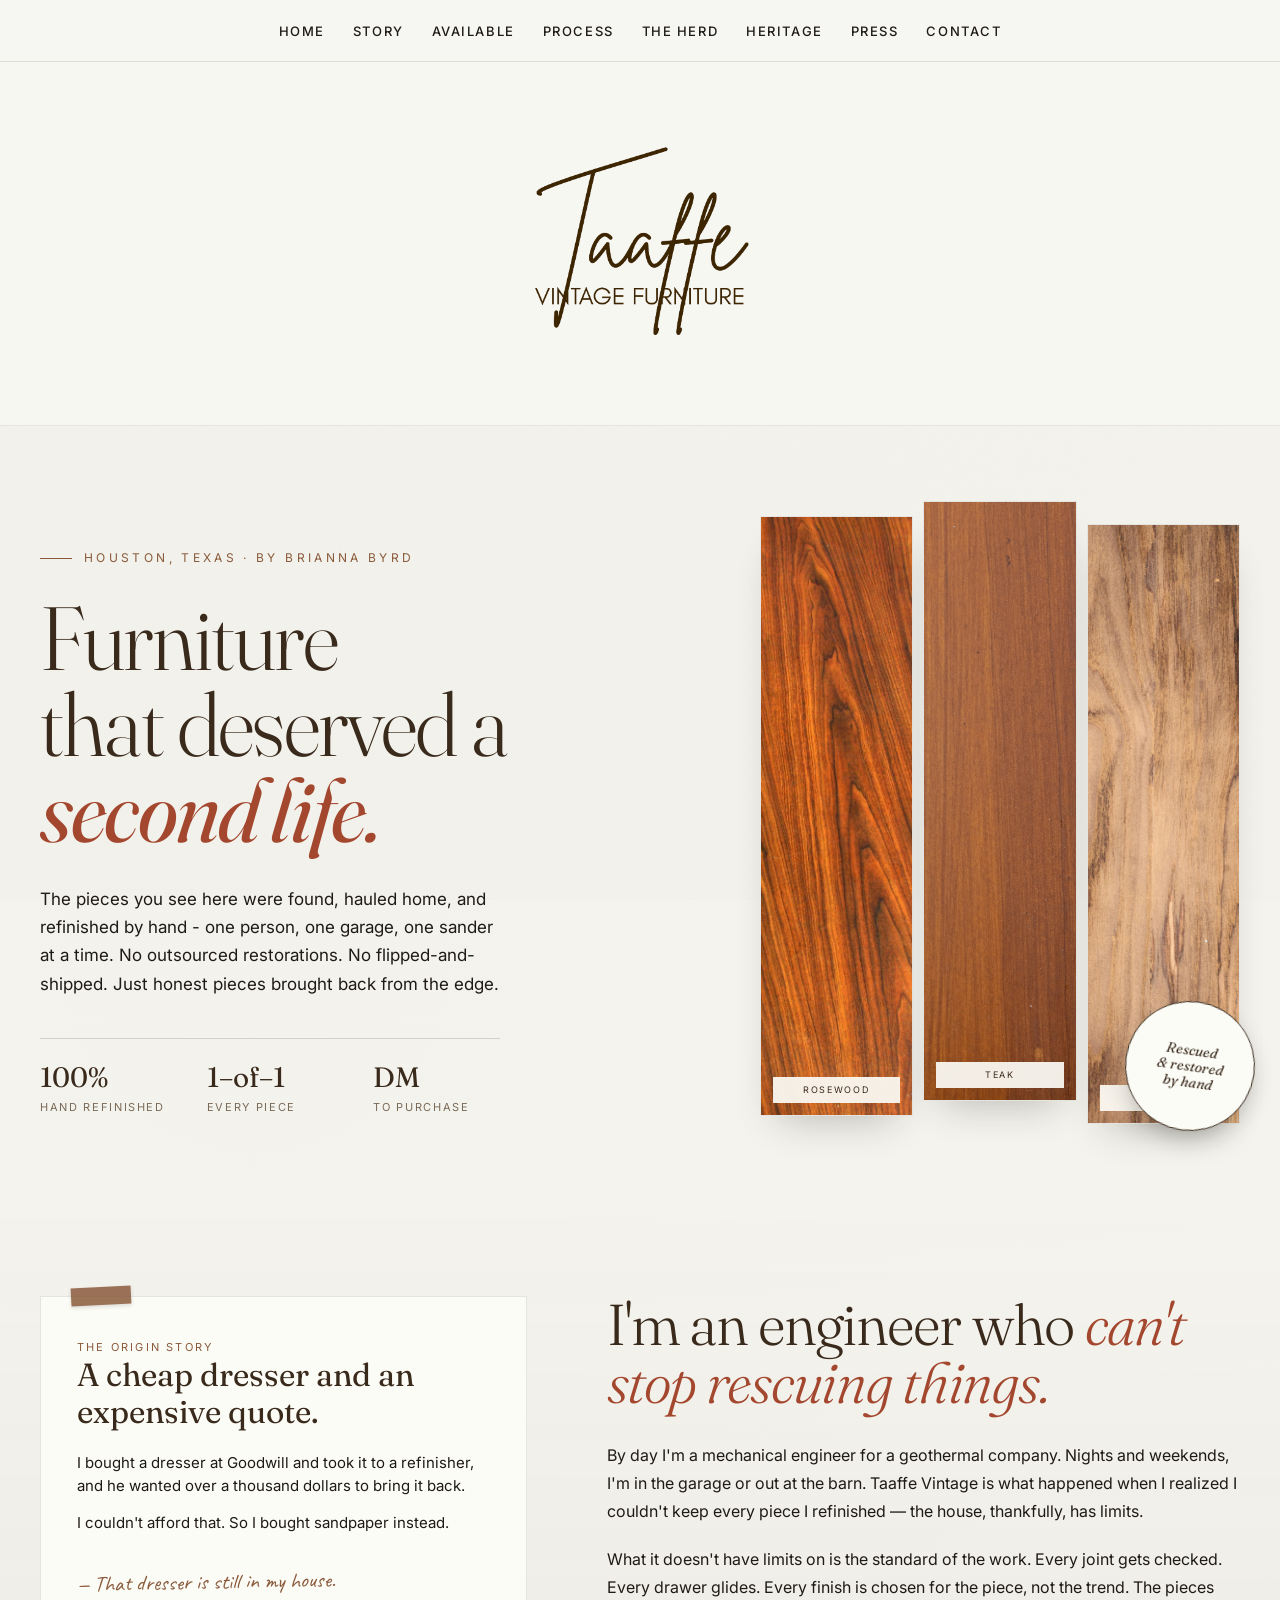
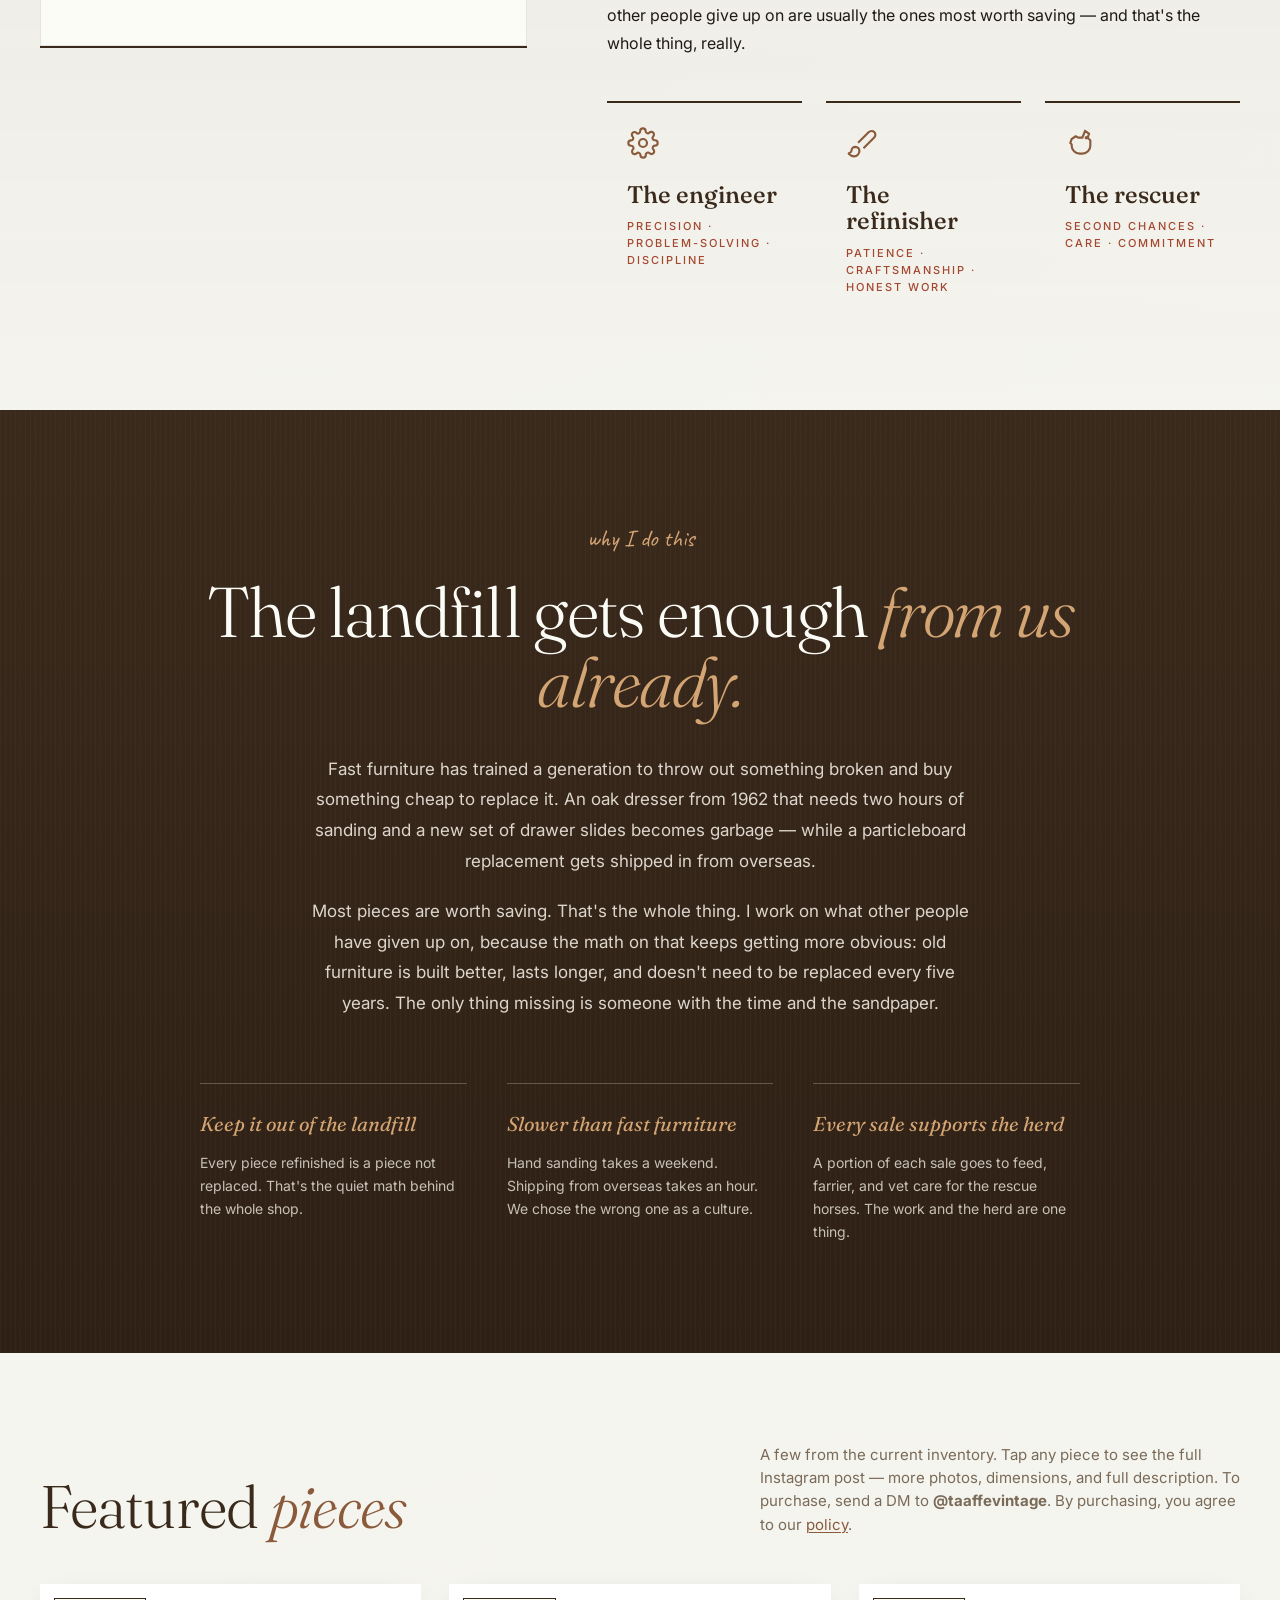
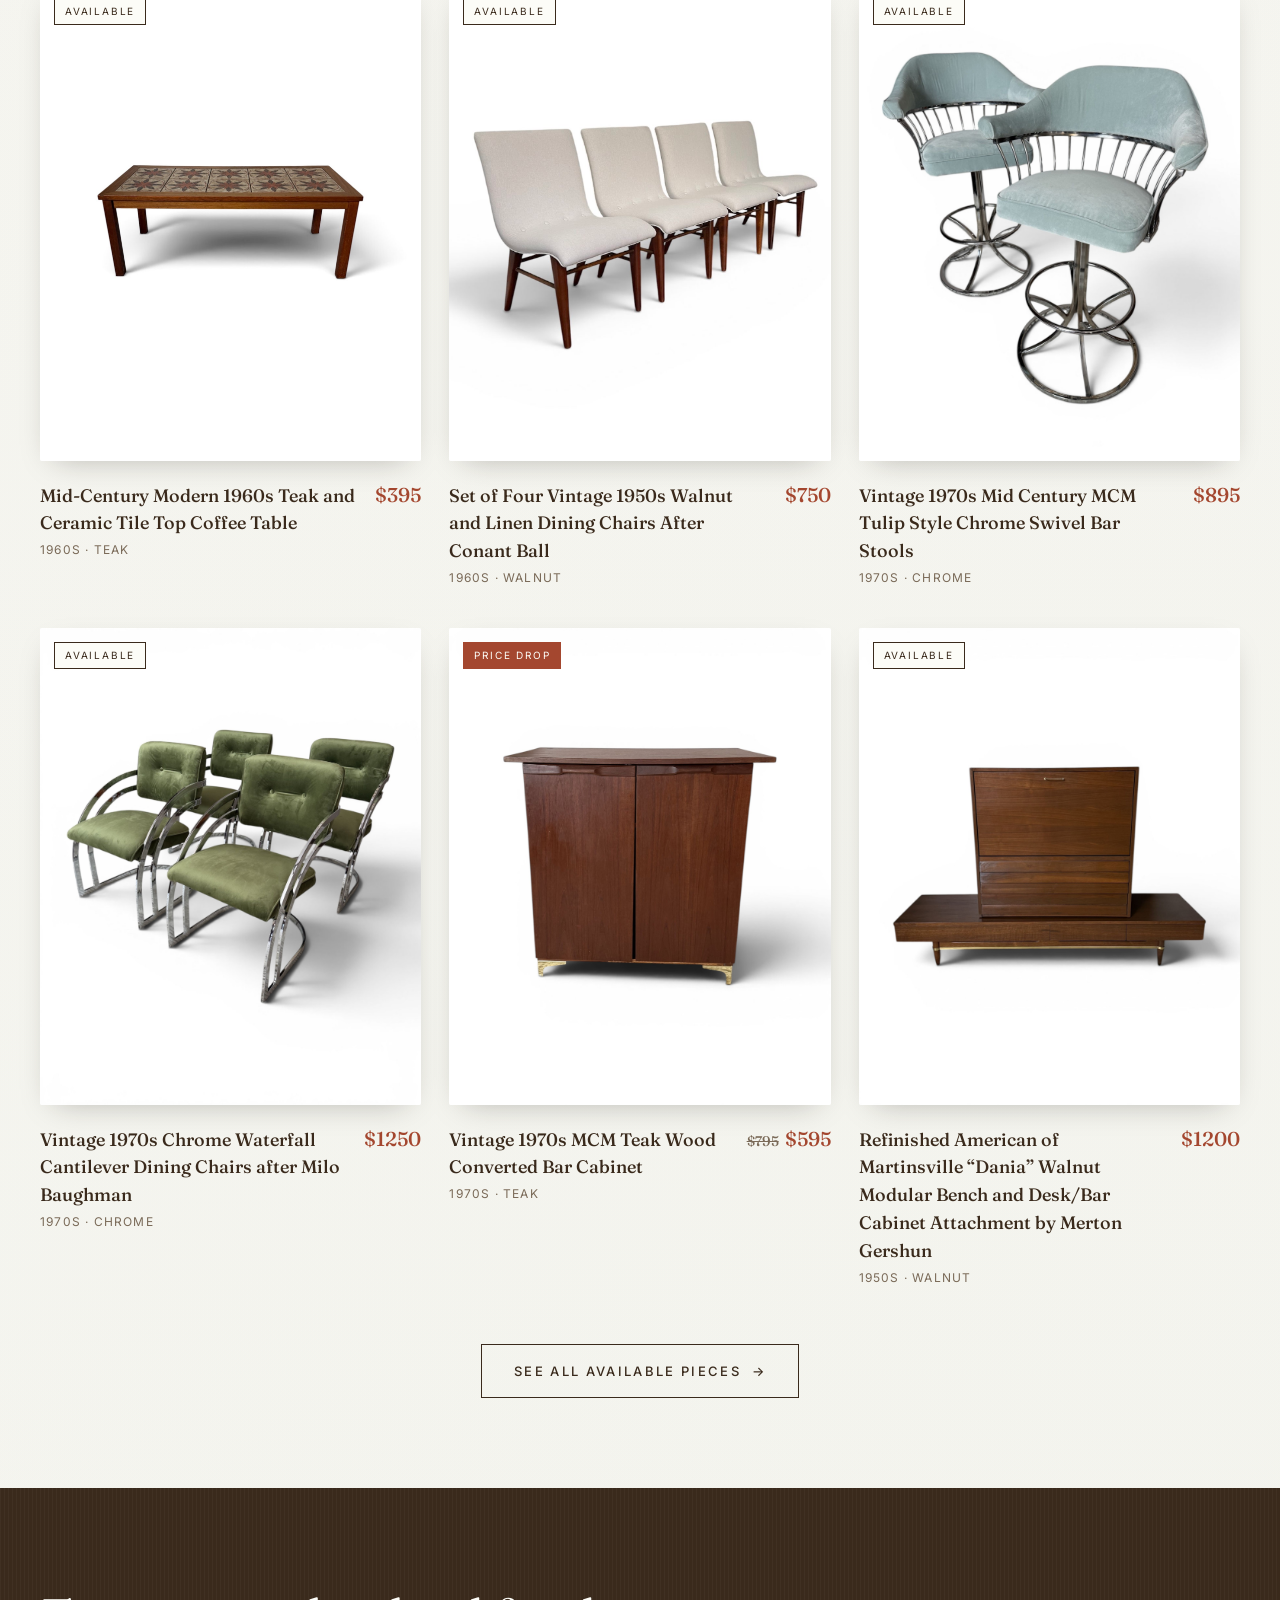
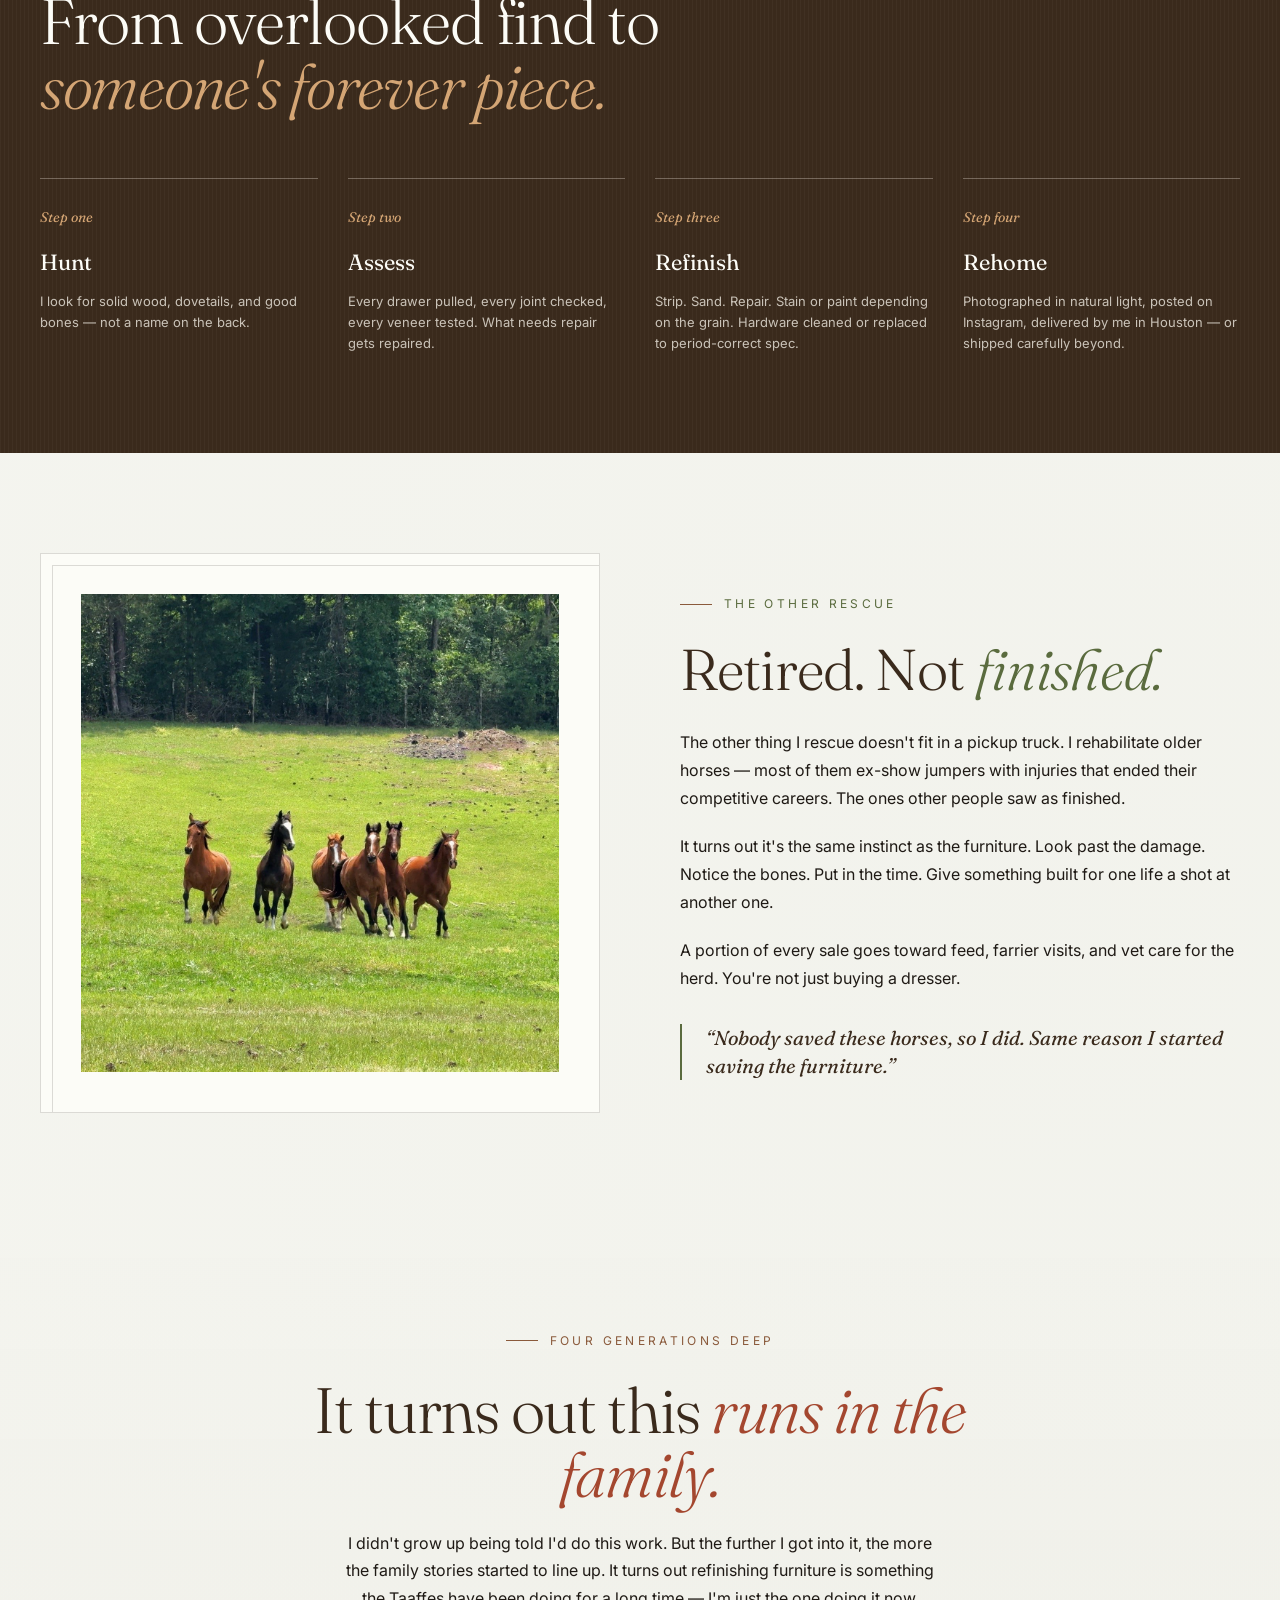
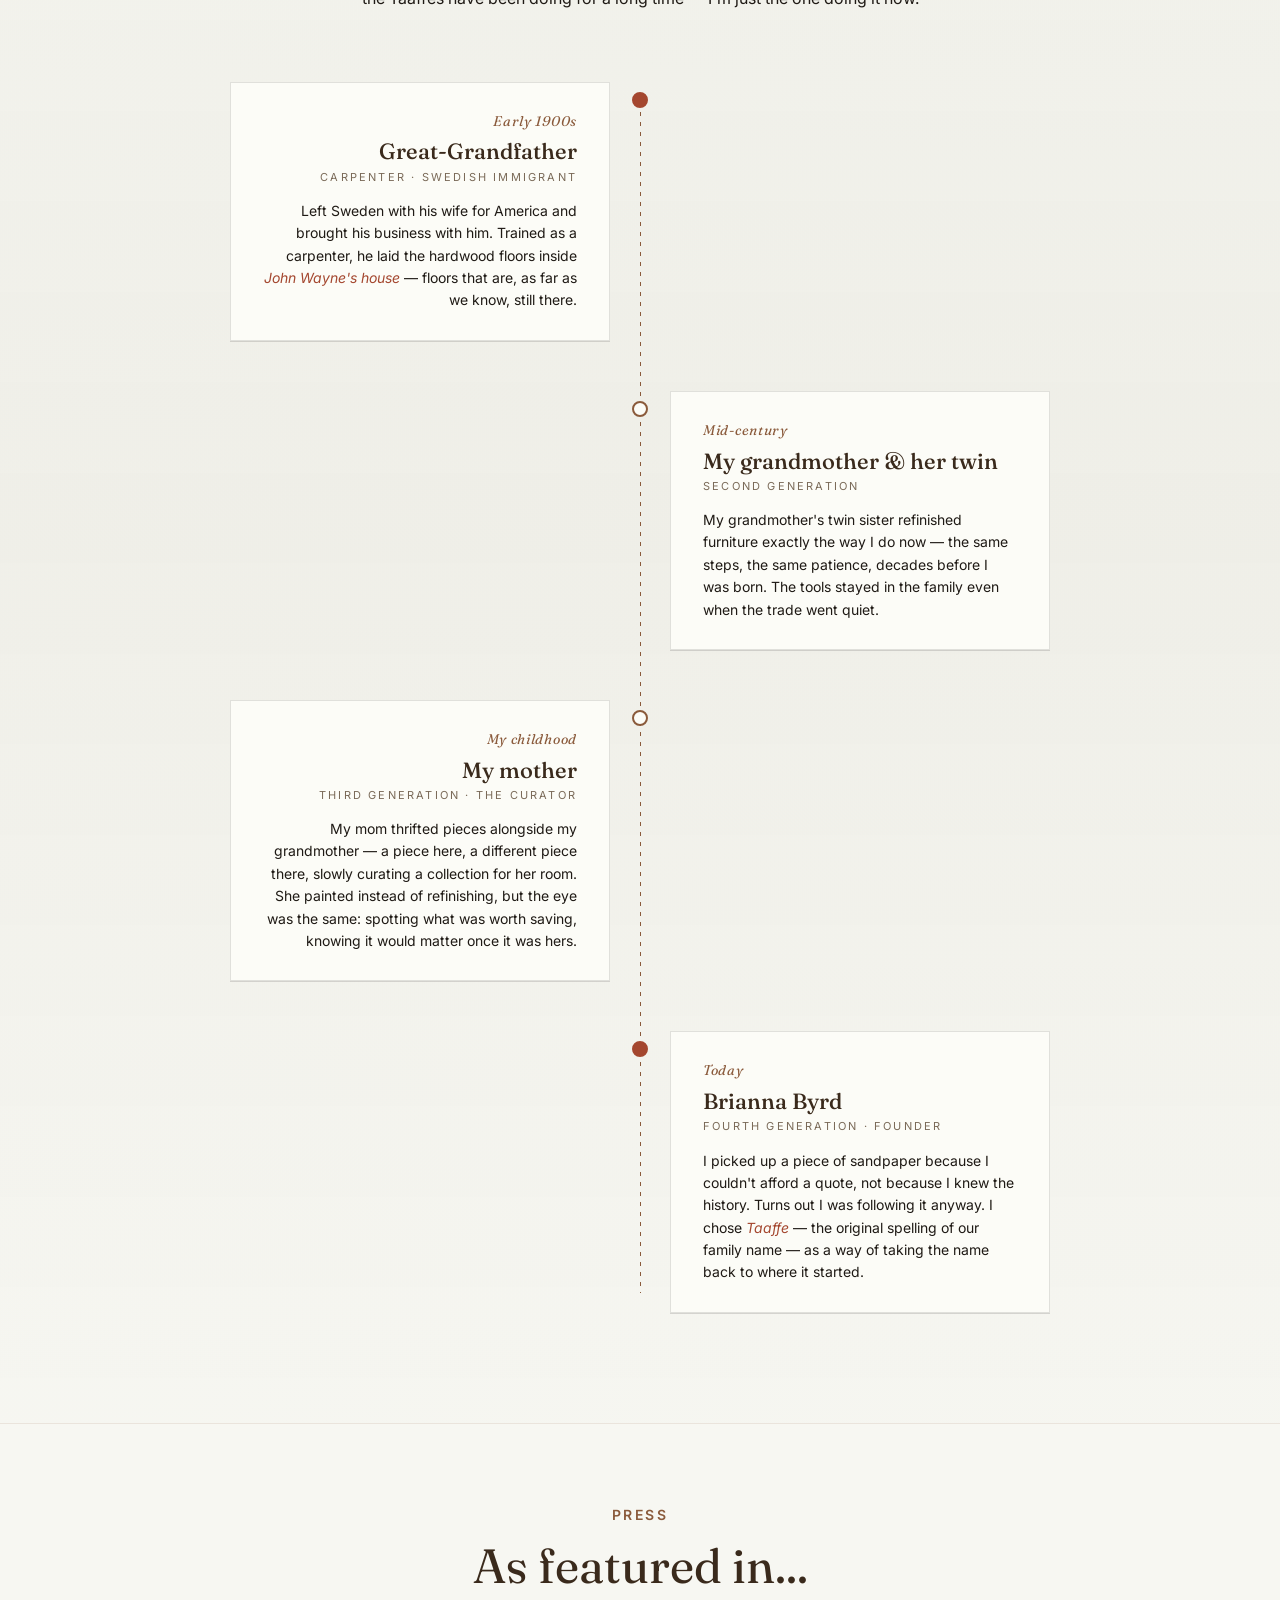
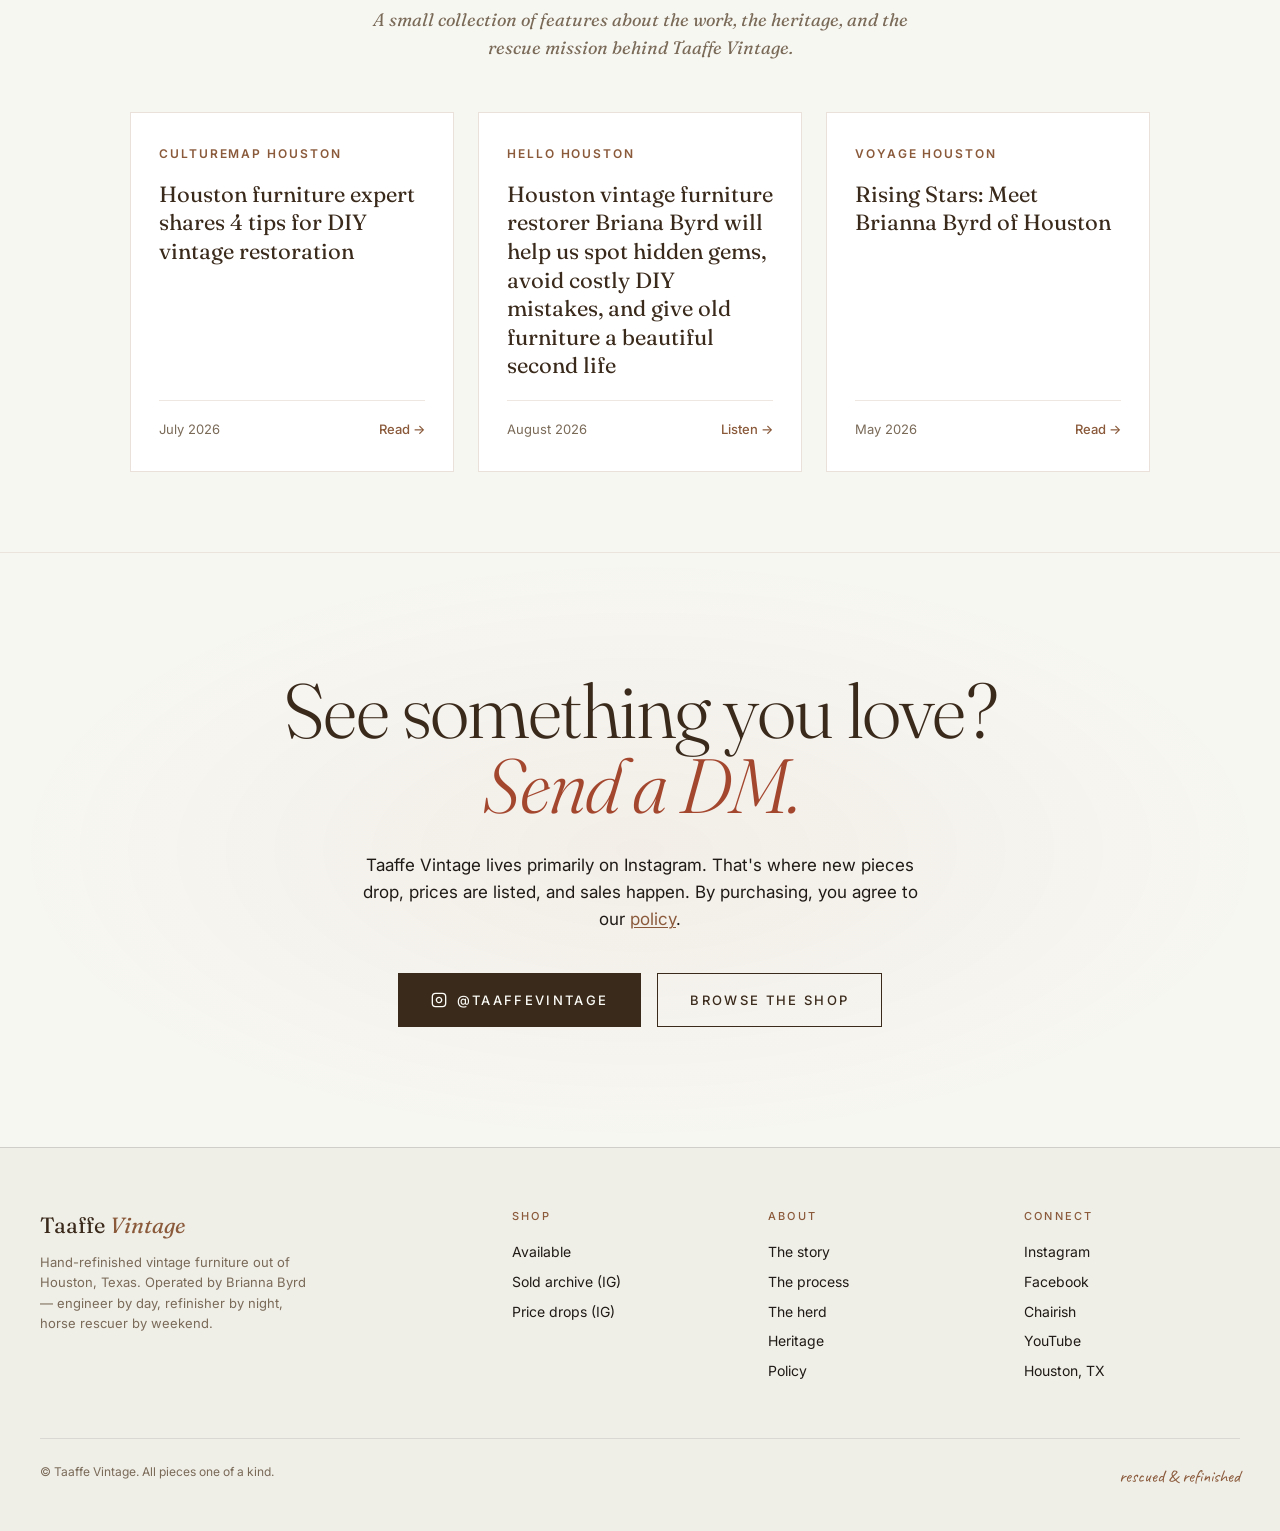
==== commit 289f20d2: "Add press card for Houston vintage furniture restorer" ====
--- a/index.html
+++ b/index.html
@@ -406,6 +406,17 @@
         </div>
       </a>
       <a class="press-card"
+         href="https://www.youtube.com/live/H6Zdy1julNI?si=CBvzNwYeyxkx9u_m&t=2987"
+         target="_blank"
+         rel="noopener noreferrer">
+        <div class="press-card-publication">Hello Houston</div>
+        <h3 class="press-card-title">Houston vintage furniture restorer Briana Byrd will help us spot hidden gems, avoid costly DIY mistakes, and give old furniture a beautiful second life</h3>
+        <div class="press-card-meta">
+          <span class="press-card-date">August 2026</span>
+          <span class="press-card-arrow">Listen →</span>
+        </div>
+      </a>
+      <a class="press-card"
          href="https://voyagehouston.com/interview/rising-stars-meet-brianna-byrd-of-houston"
          target="_blank"
          rel="noopener noreferrer">
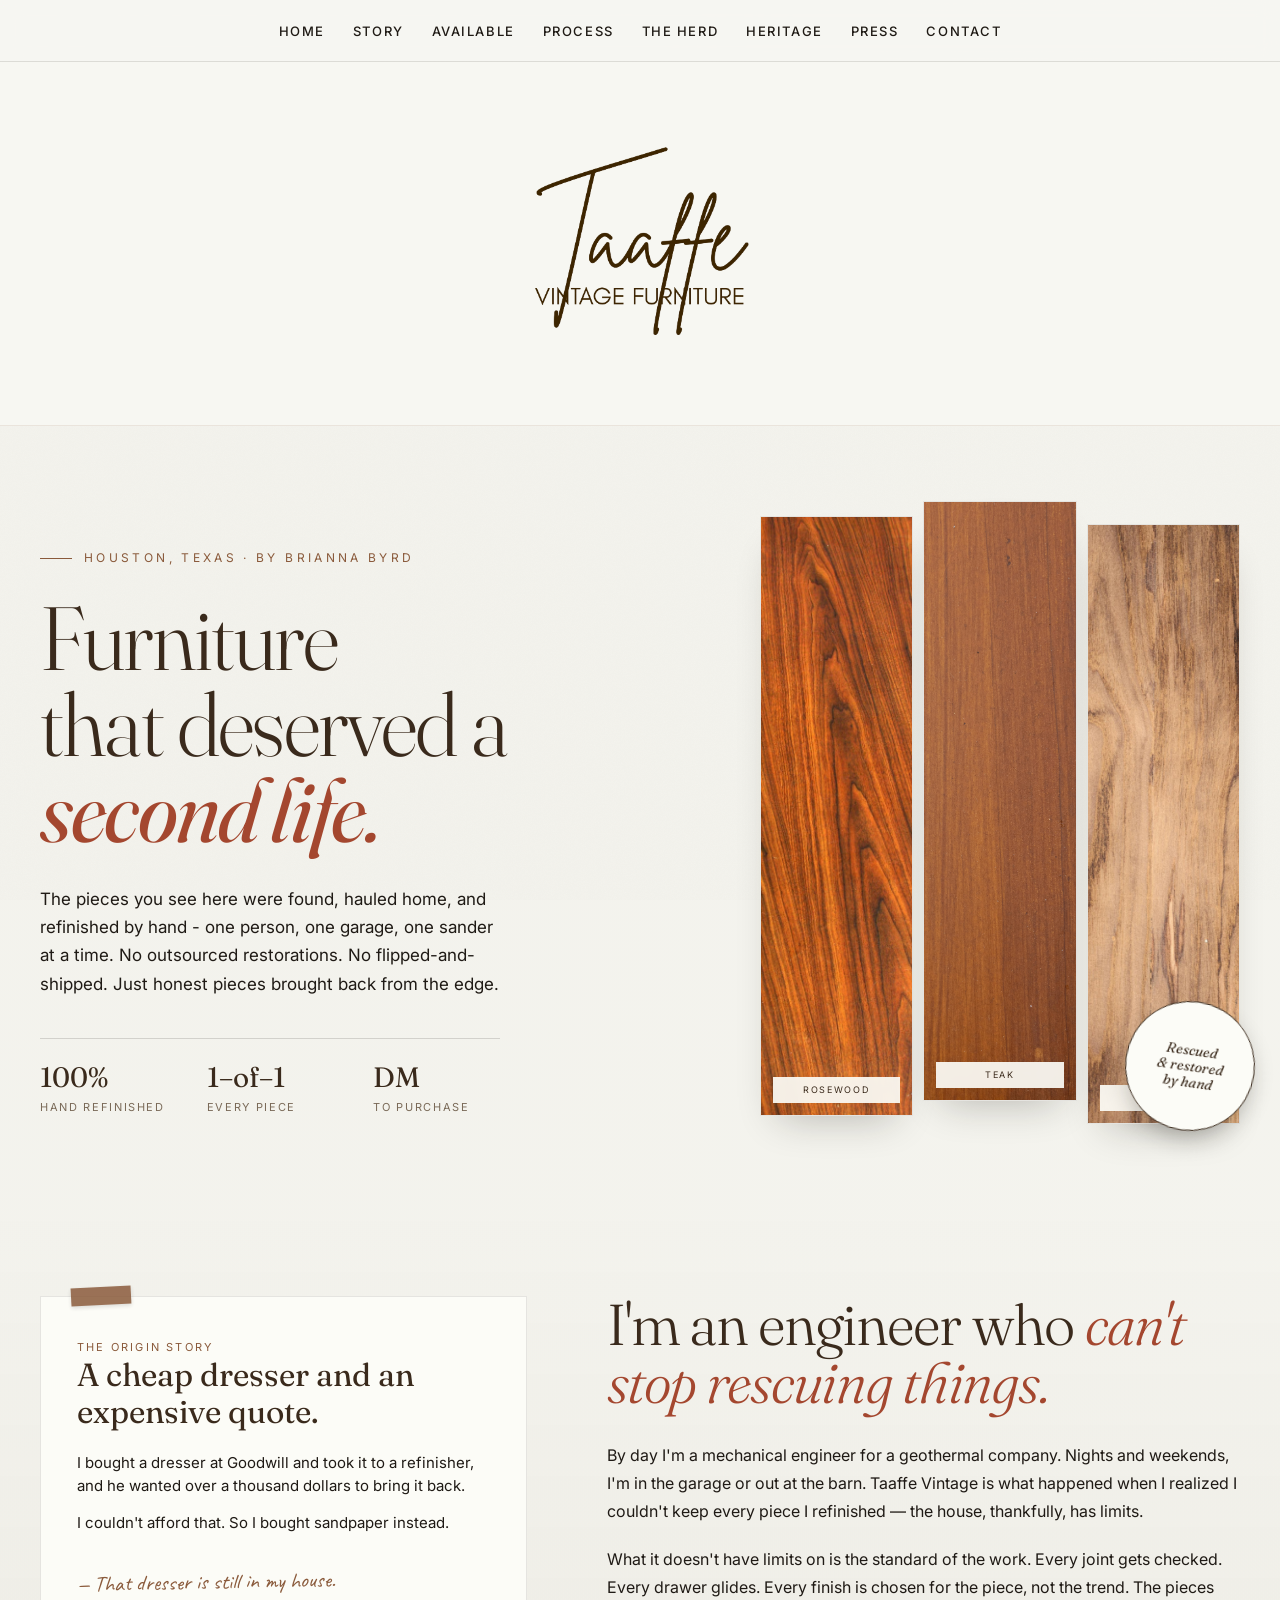
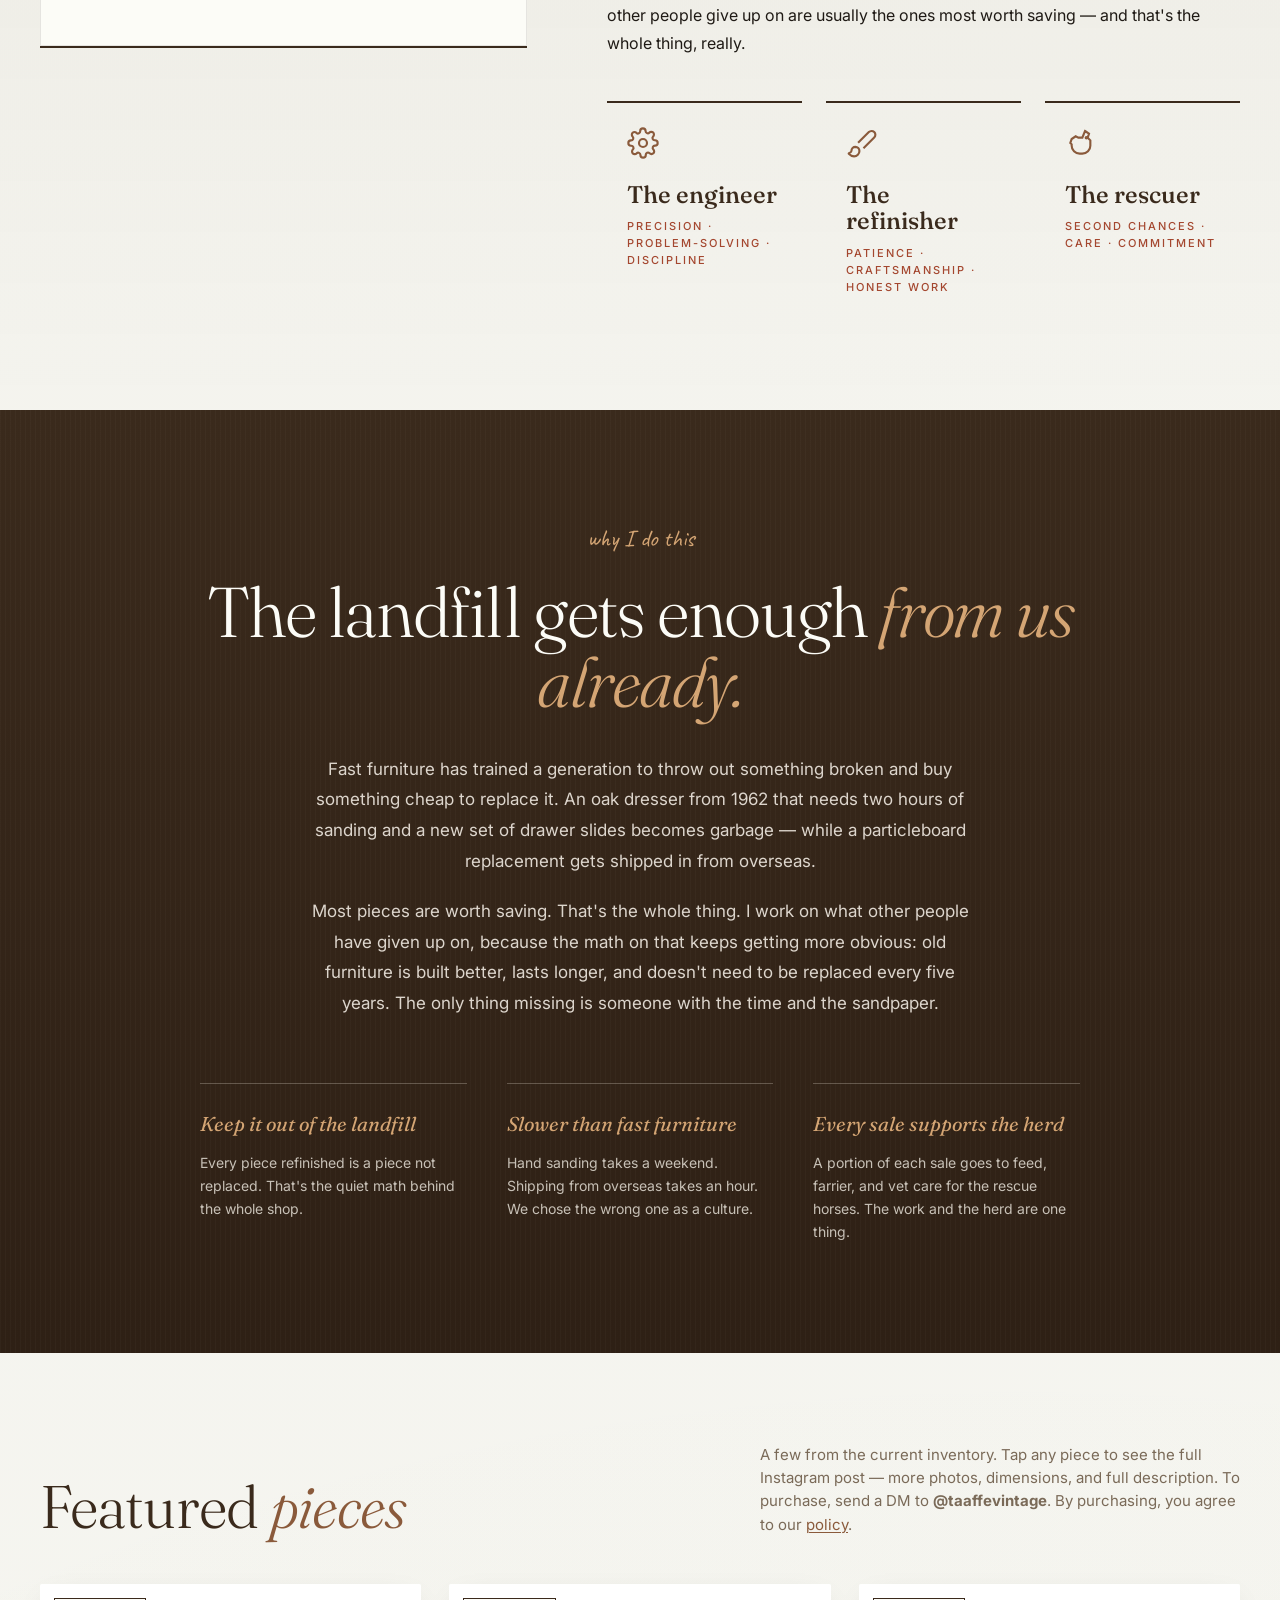
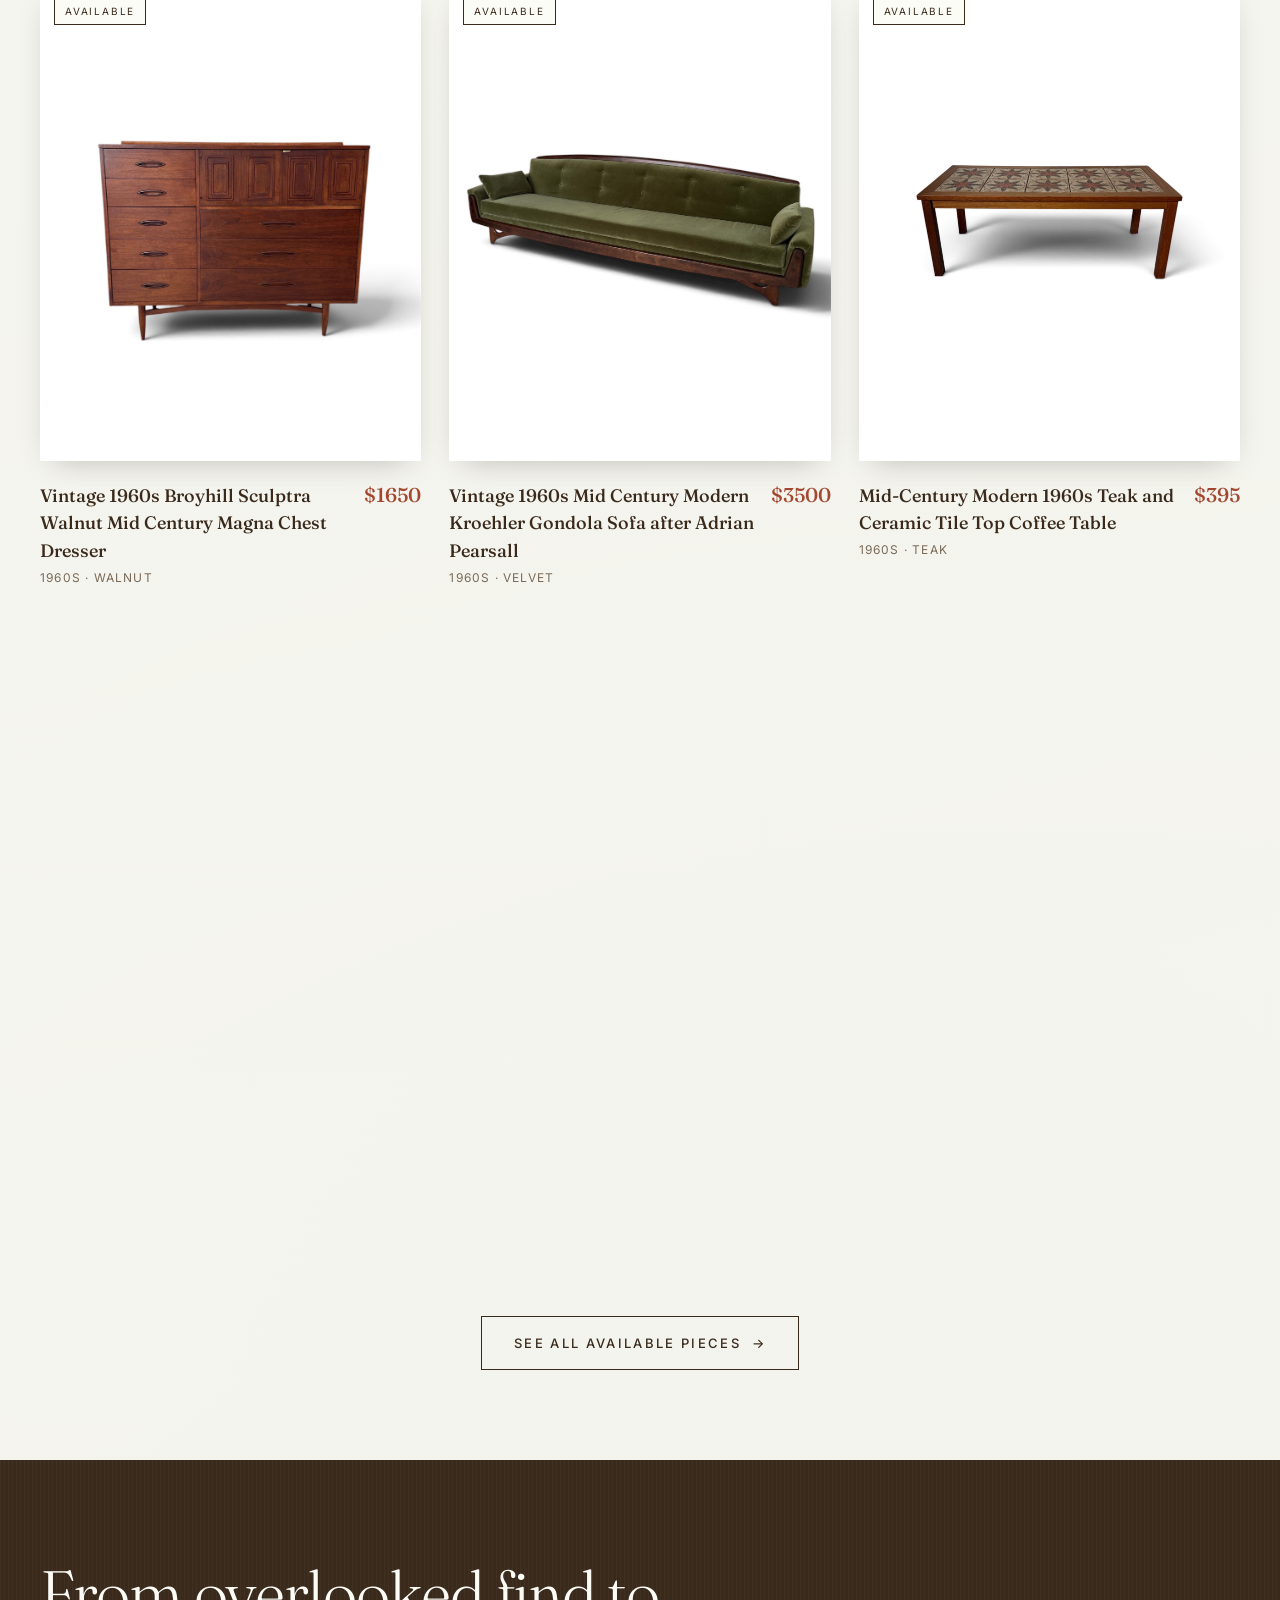
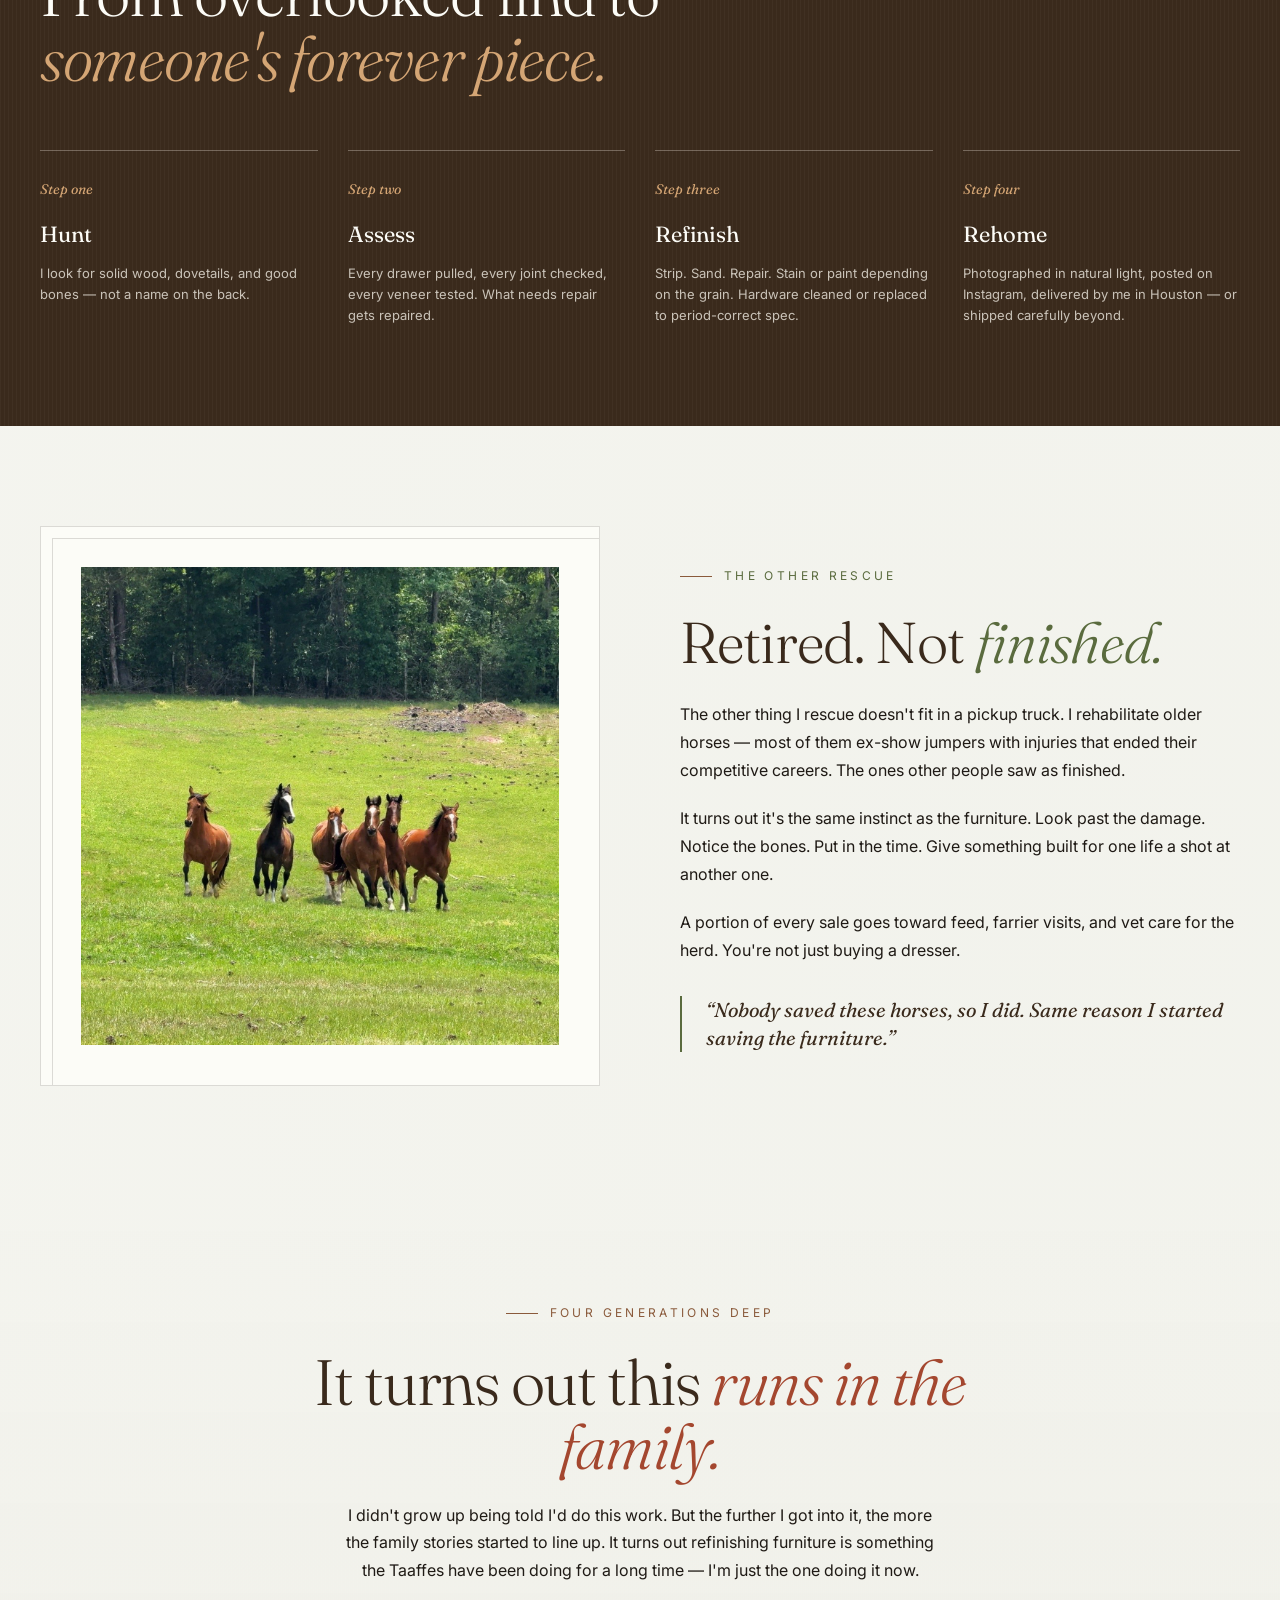
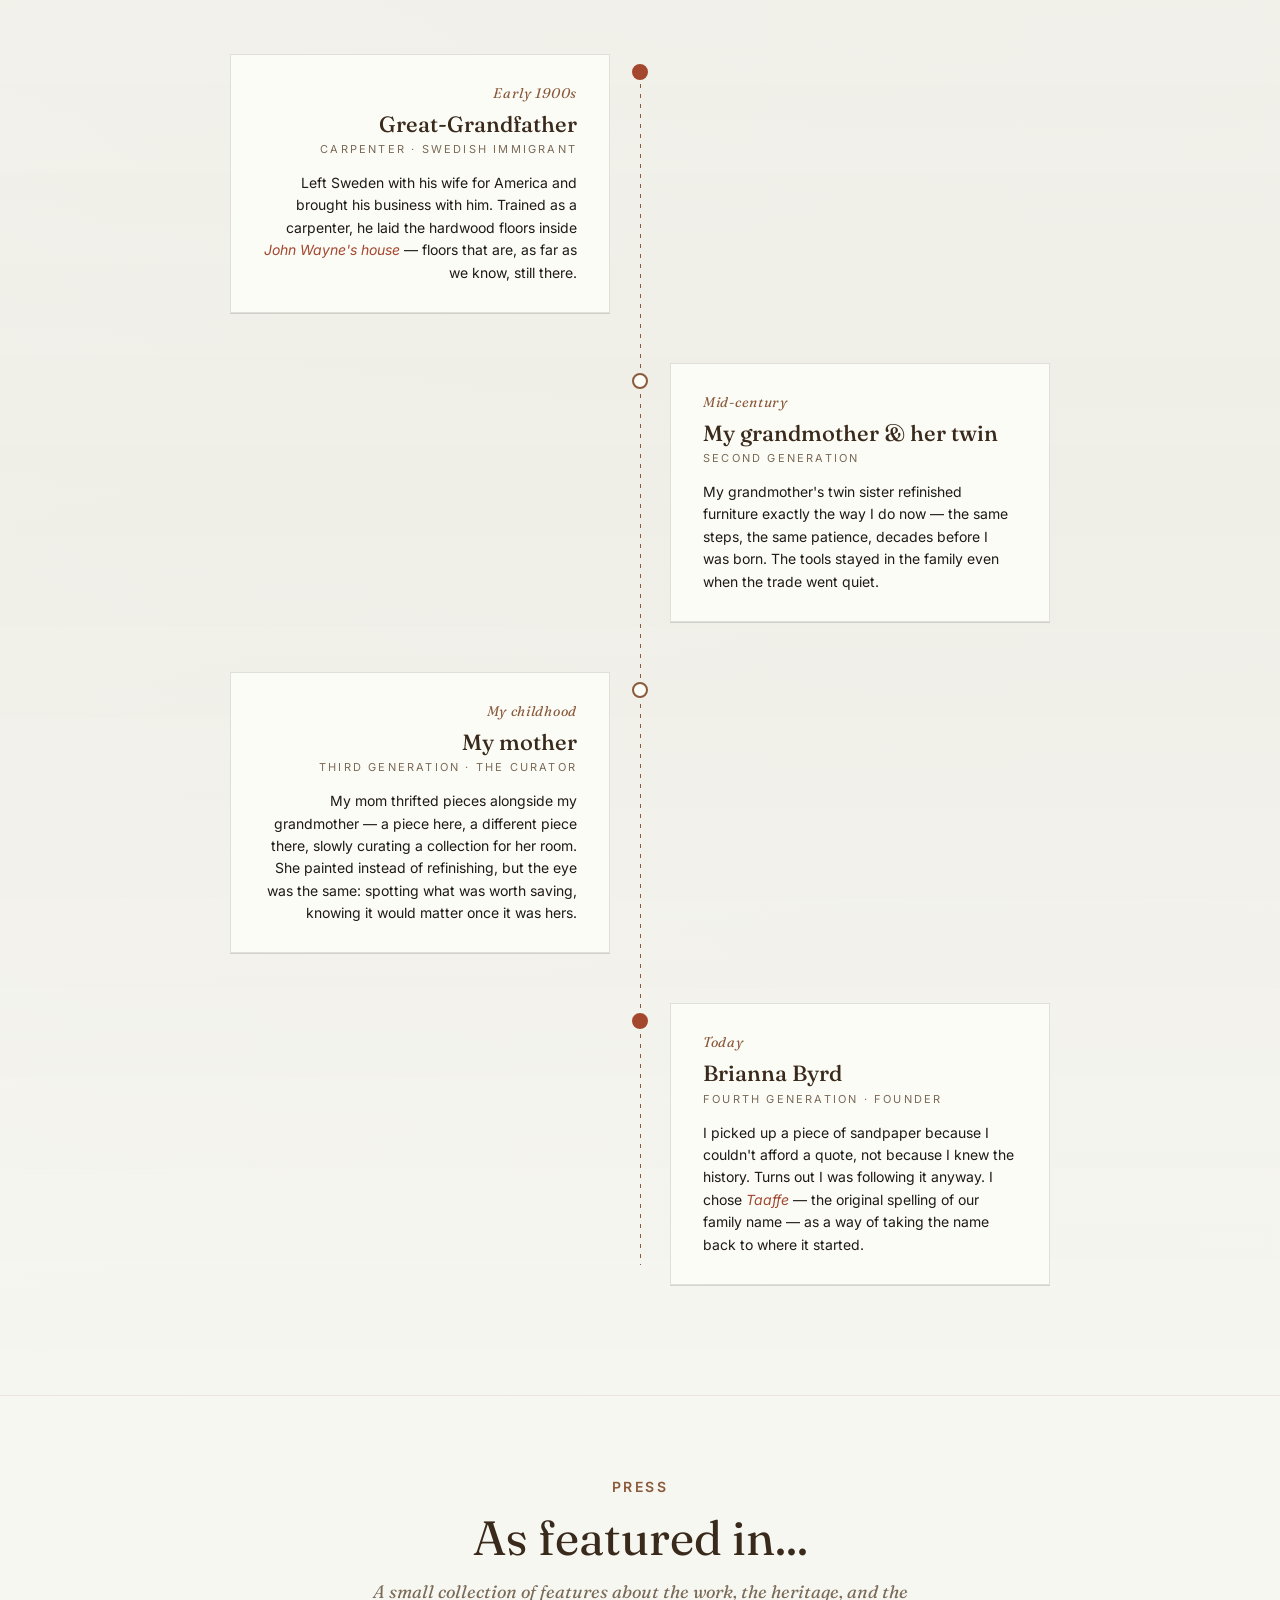
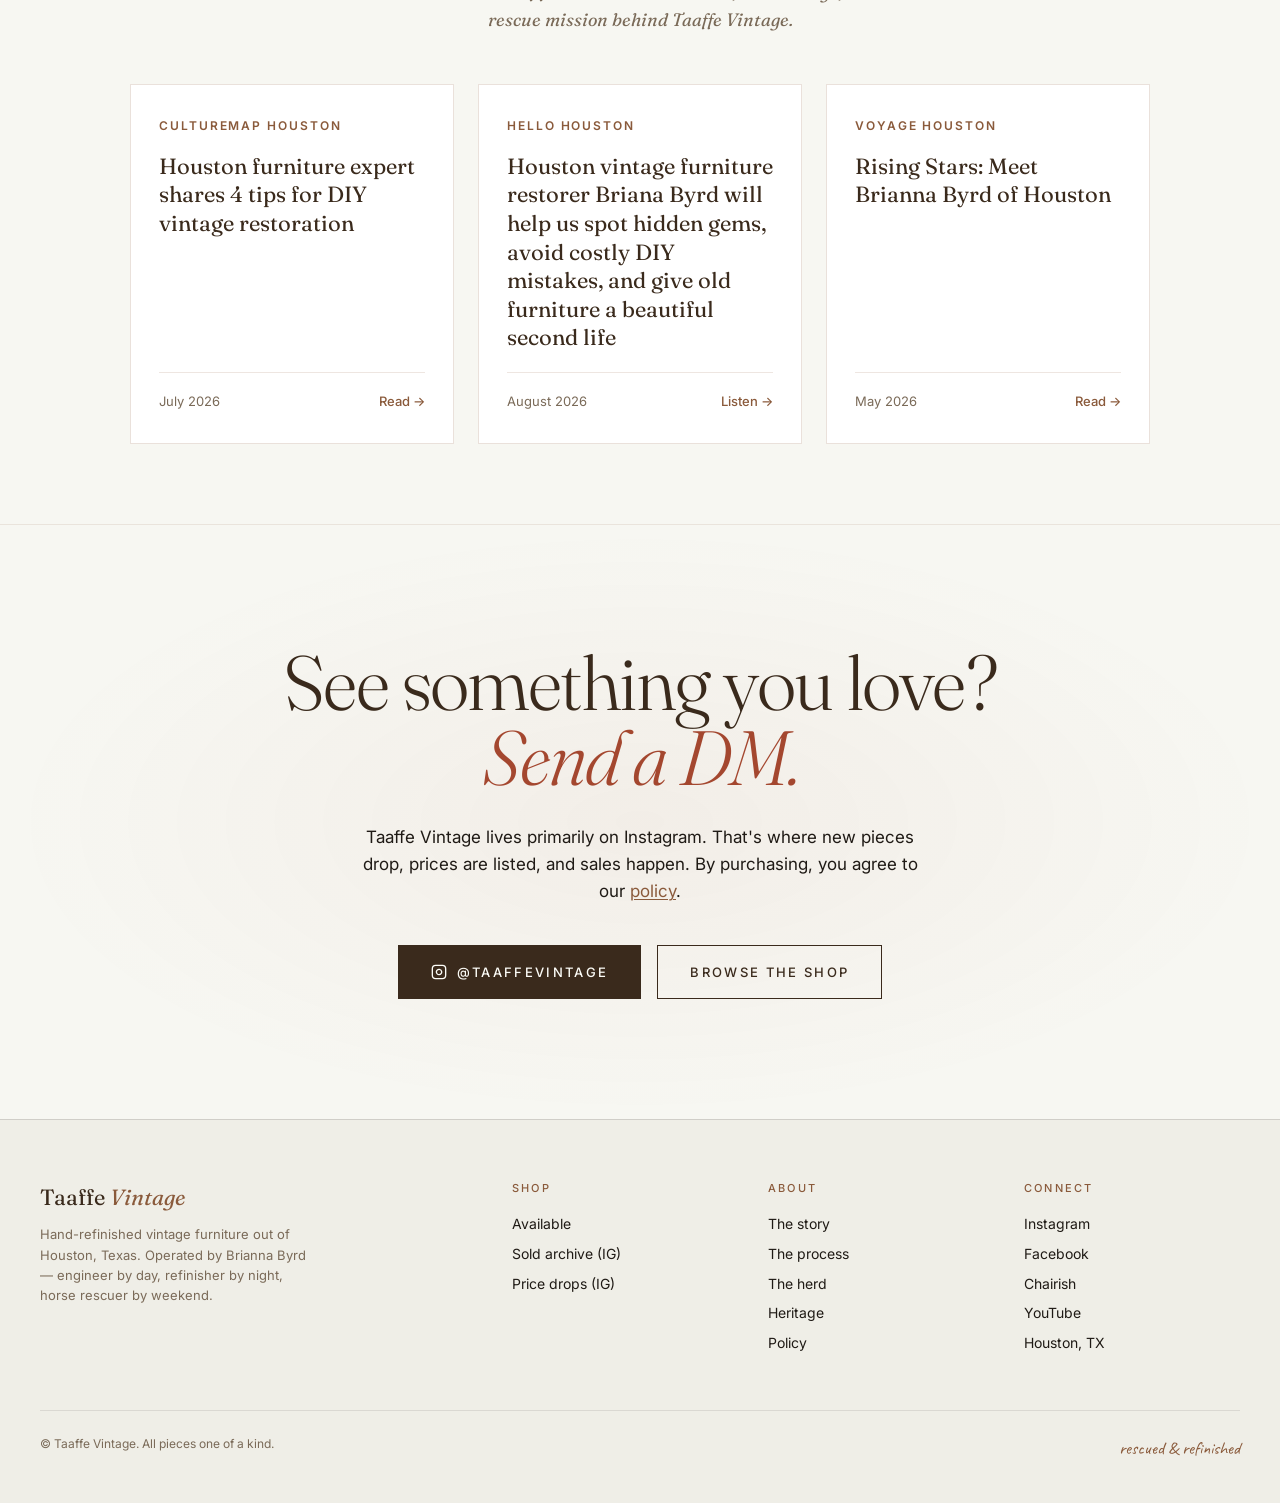
==== commit 5fdb84b8: "Update social media links in footer" ====
--- a/index.html
+++ b/index.html
@@ -484,9 +484,9 @@
     <div class="foot-col">
       <h5>Connect</h5>
       <a href="https://www.instagram.com/taaffevintage/" target="_blank" rel="noopener">Instagram</a>
-      <a href="https://www.facebook.com/taaffevintage" target="_blank" rel="noopener">Facebook</a>
+      <a href="https://www.facebook.com/taaffevintagefurniture" target="_blank" rel="noopener">Facebook</a>
       <a href="https://www.chairish.com/shop/taaffevintage" target="_blank" rel="noopener">Chairish</a>
-      <a href="https://www.youtube.com/taaffevintage" target="_blank" rel="noopener">YouTube</a>
+      <a href="https://www.youtube.com/@TaaffeVintage" target="_blank" rel="noopener">YouTube</a>
       <span>Houston, TX</span>
     </div>
   </div>
